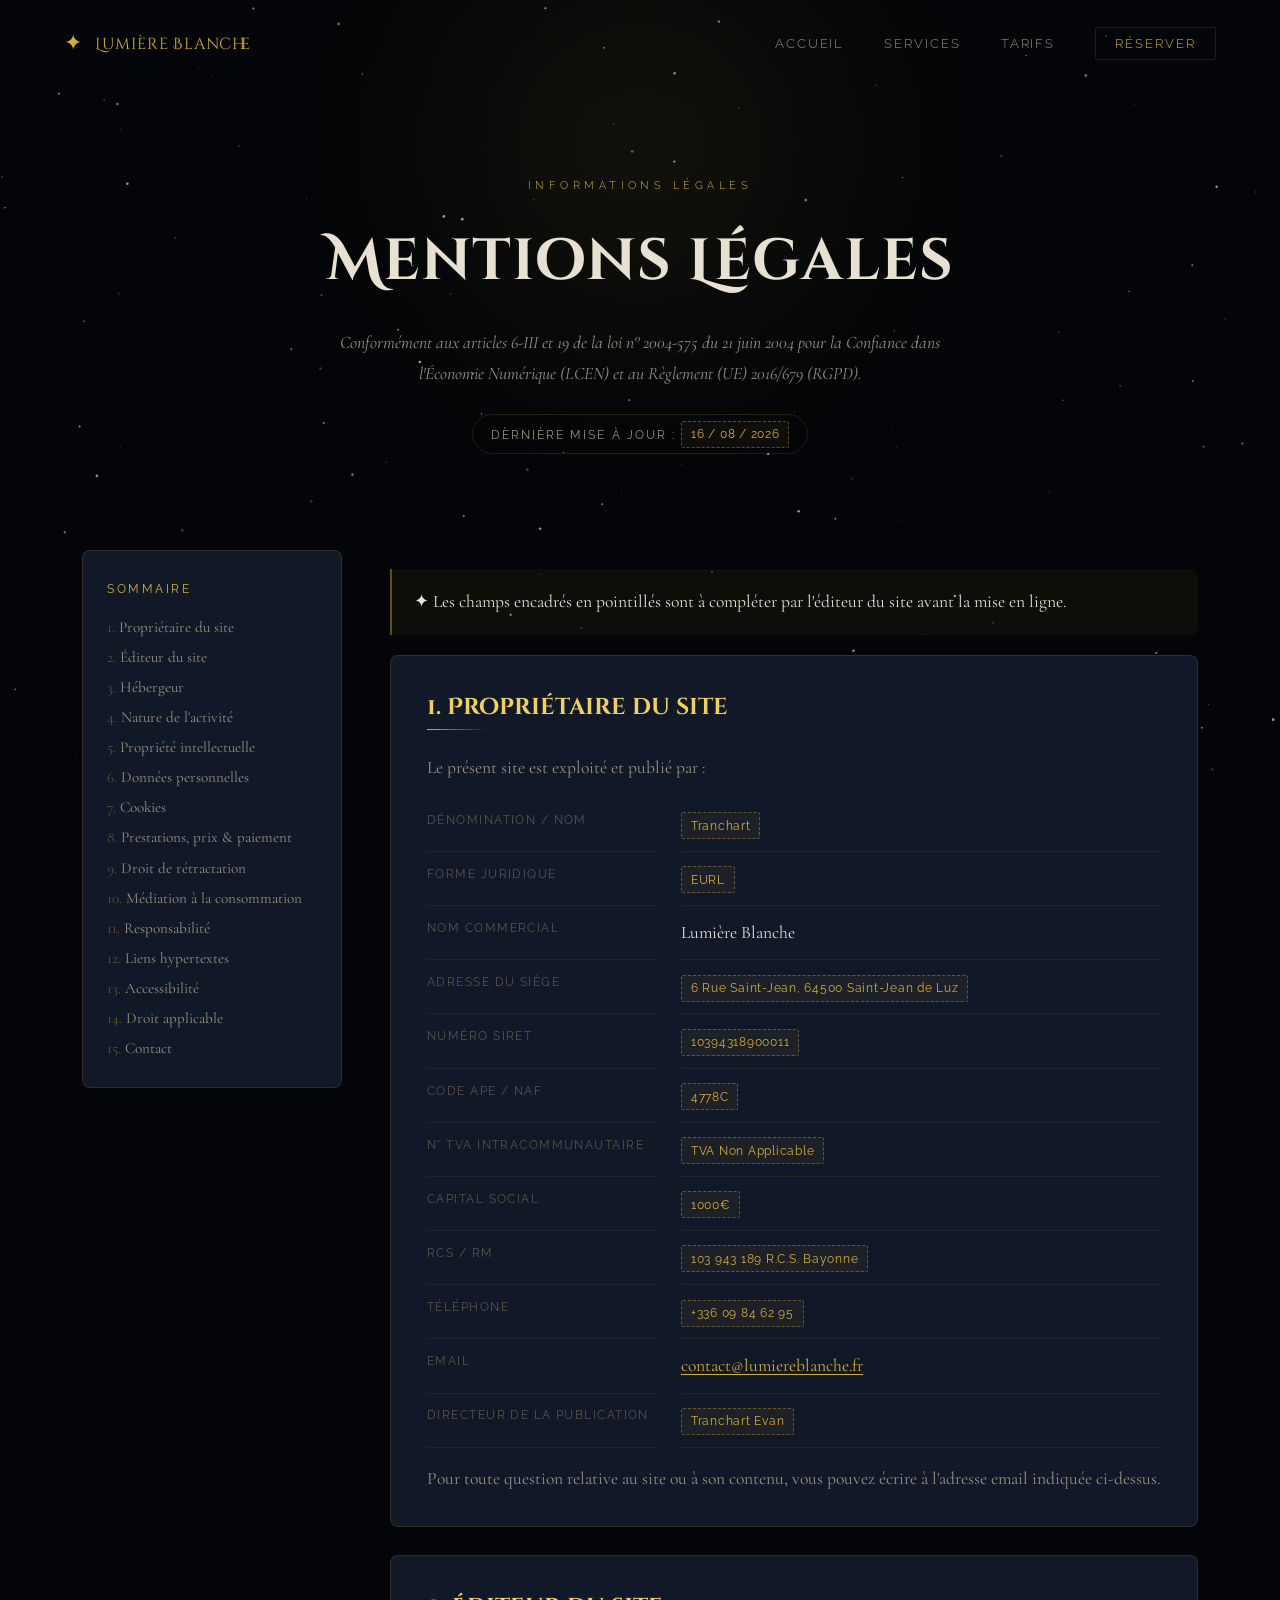
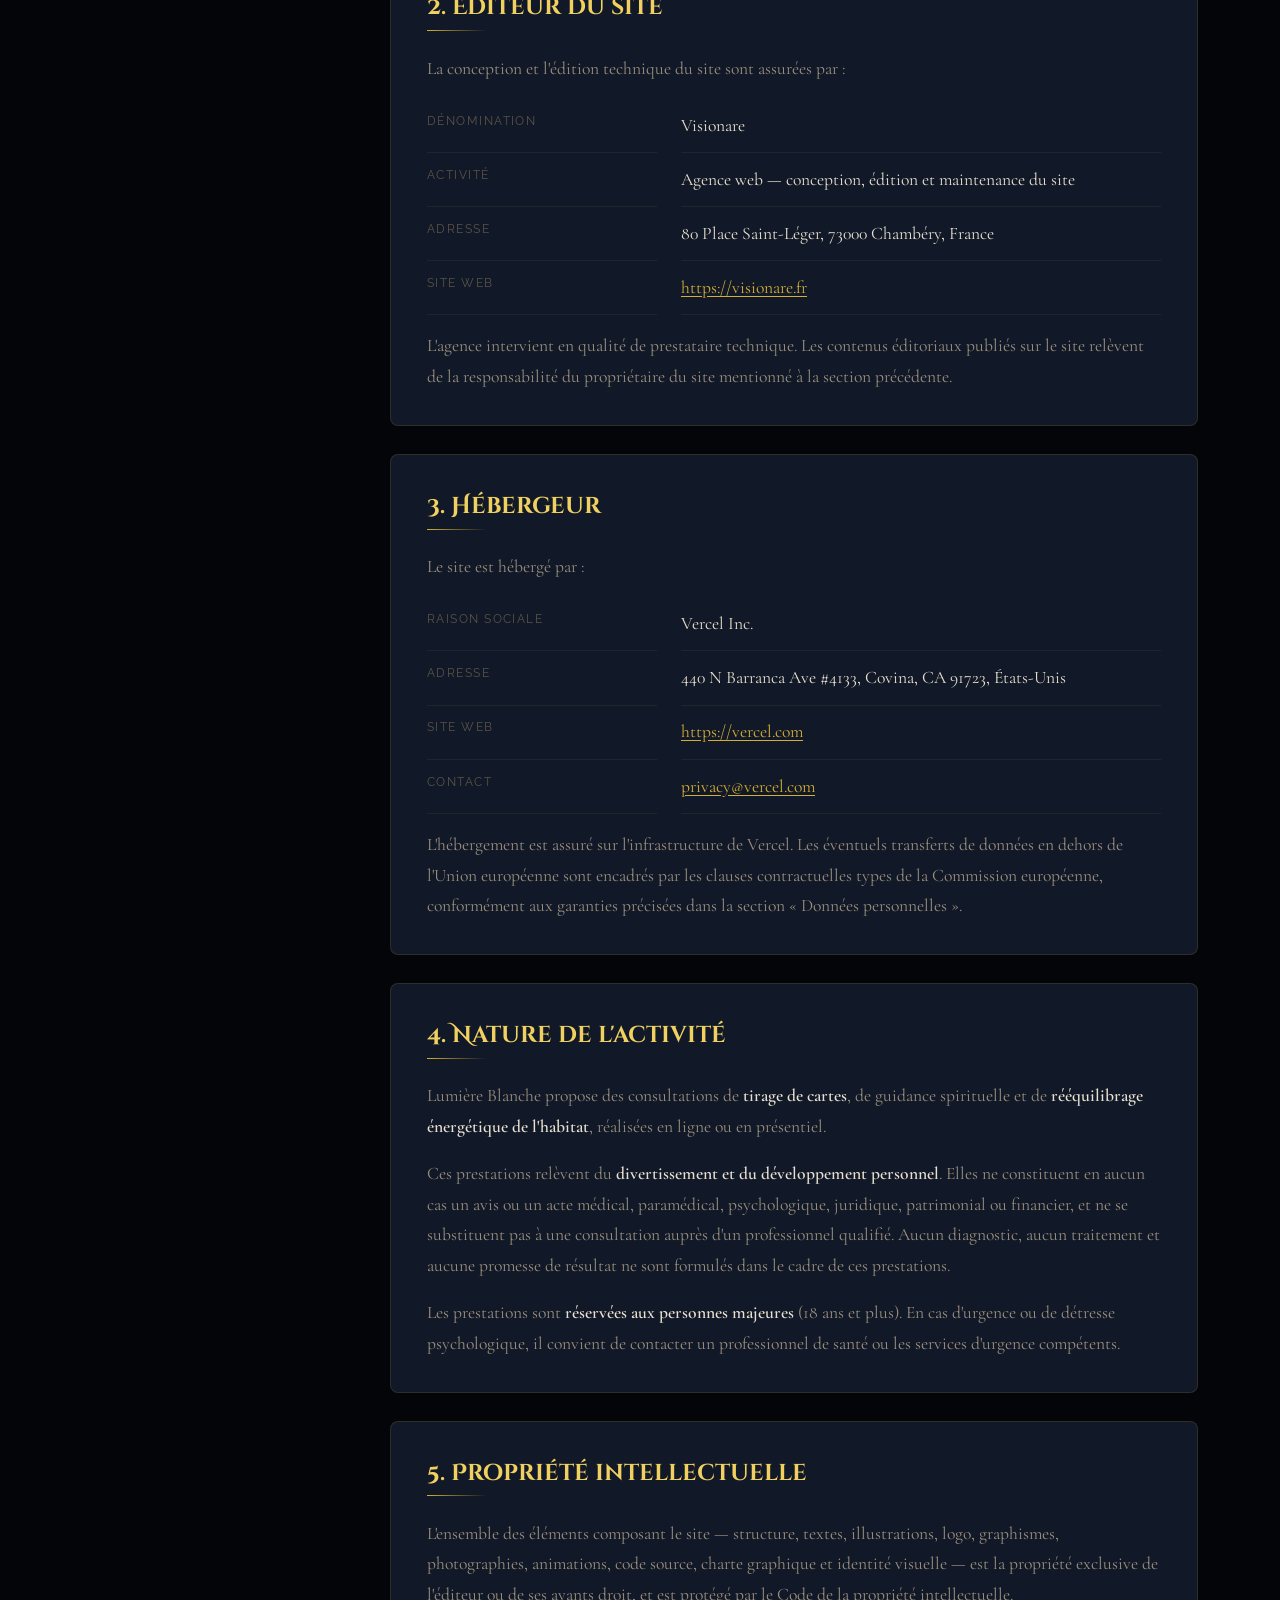
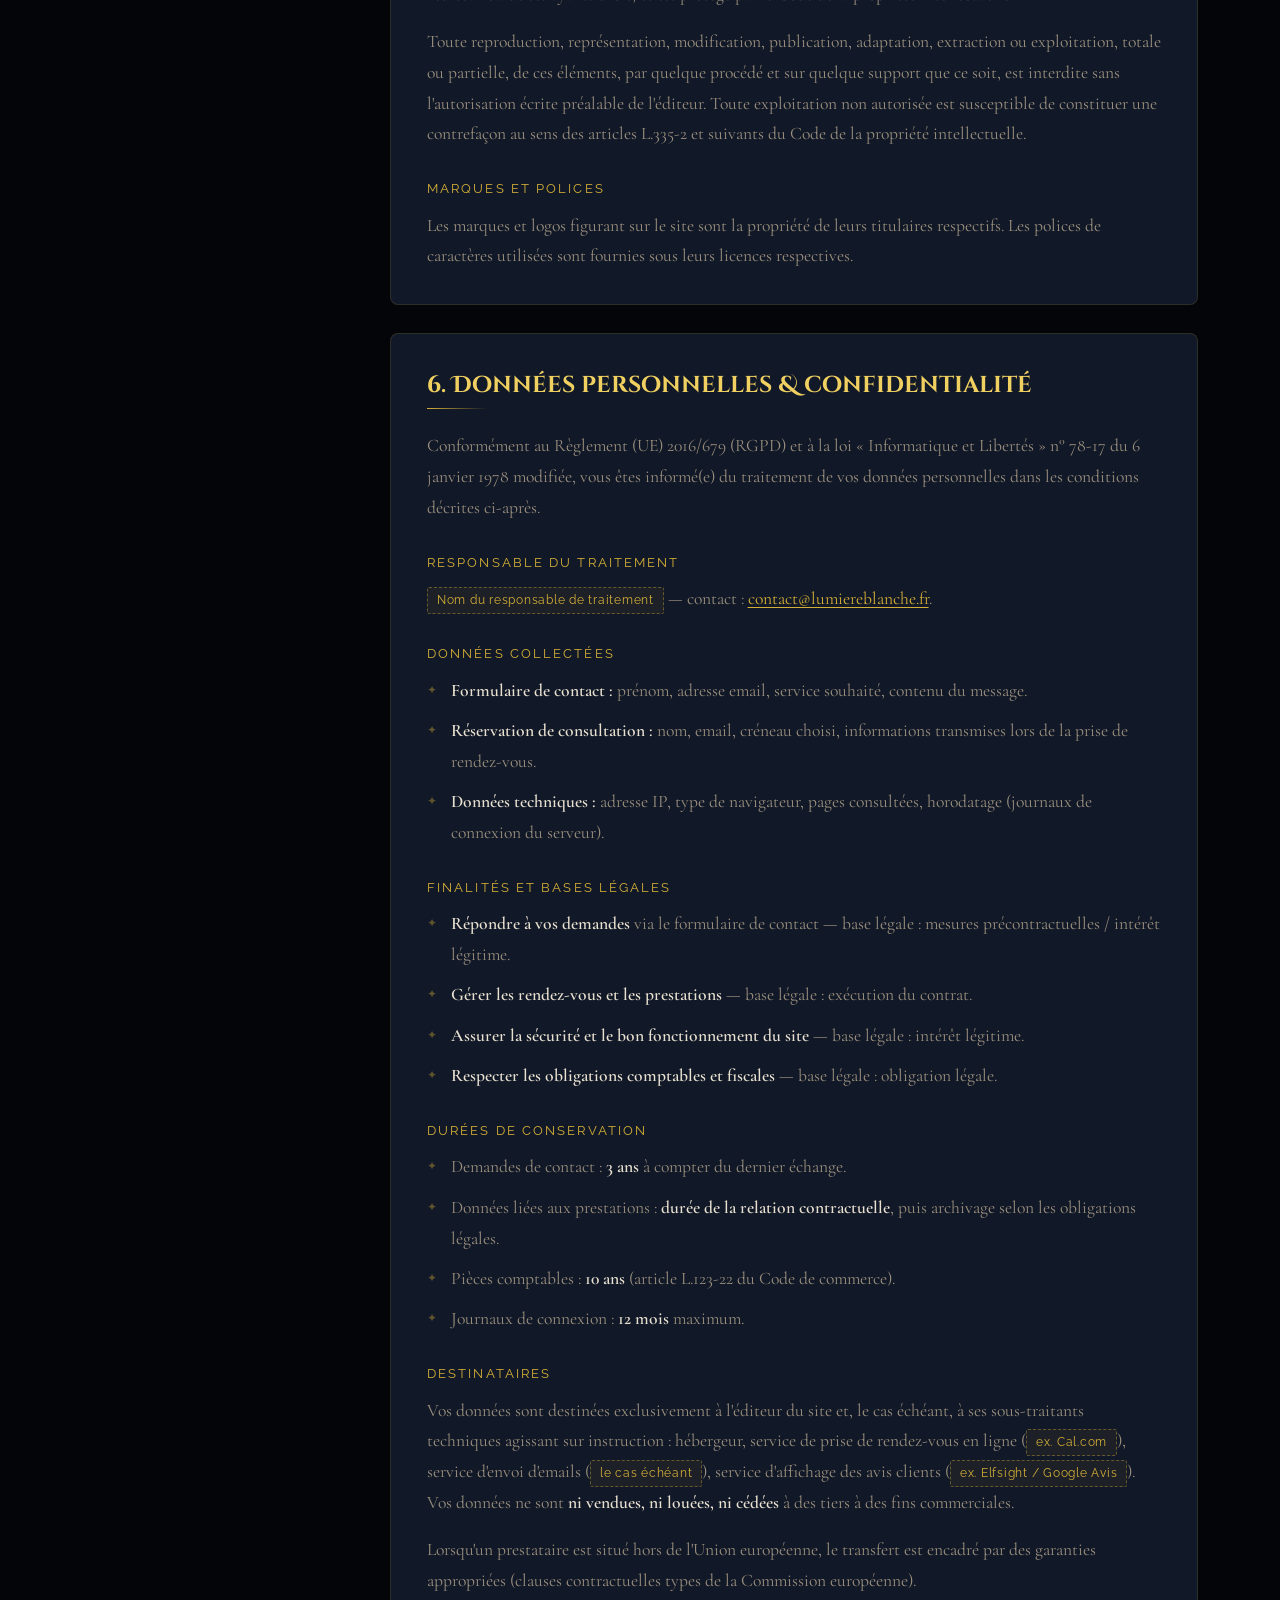
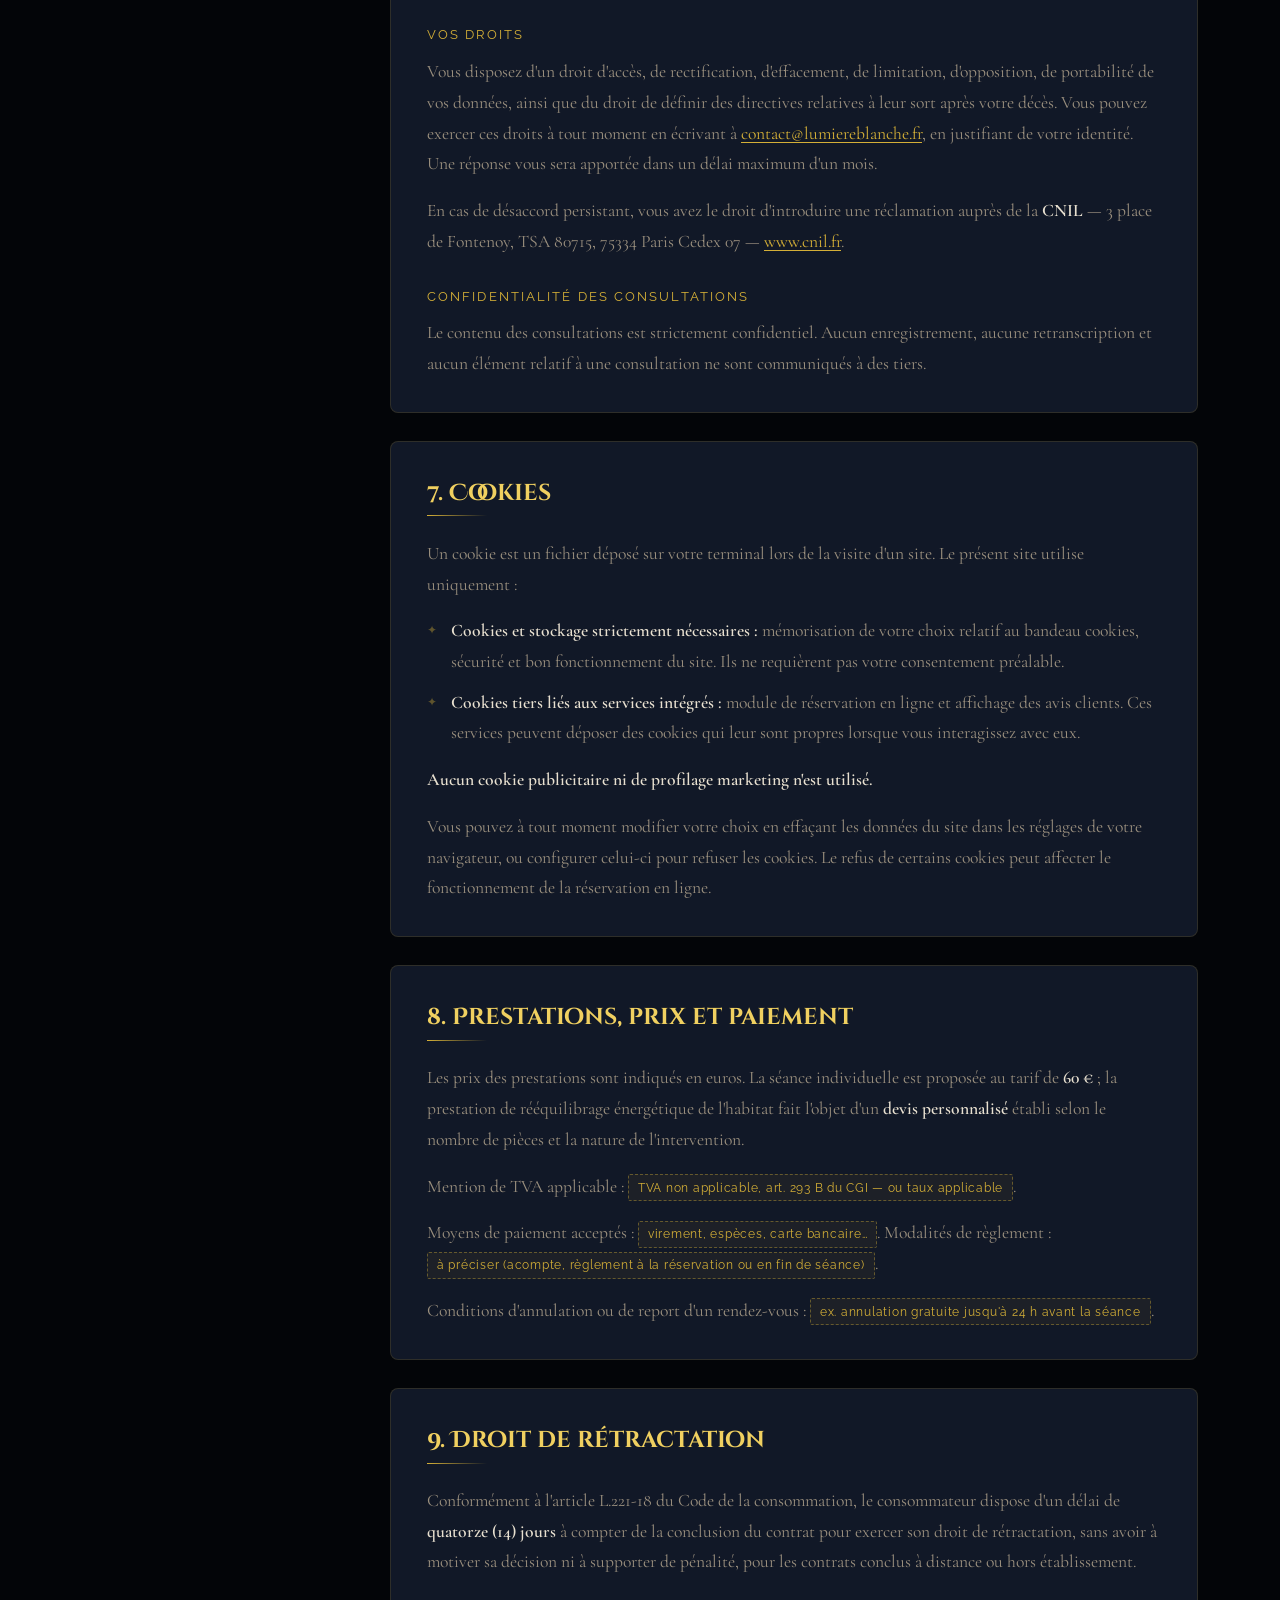
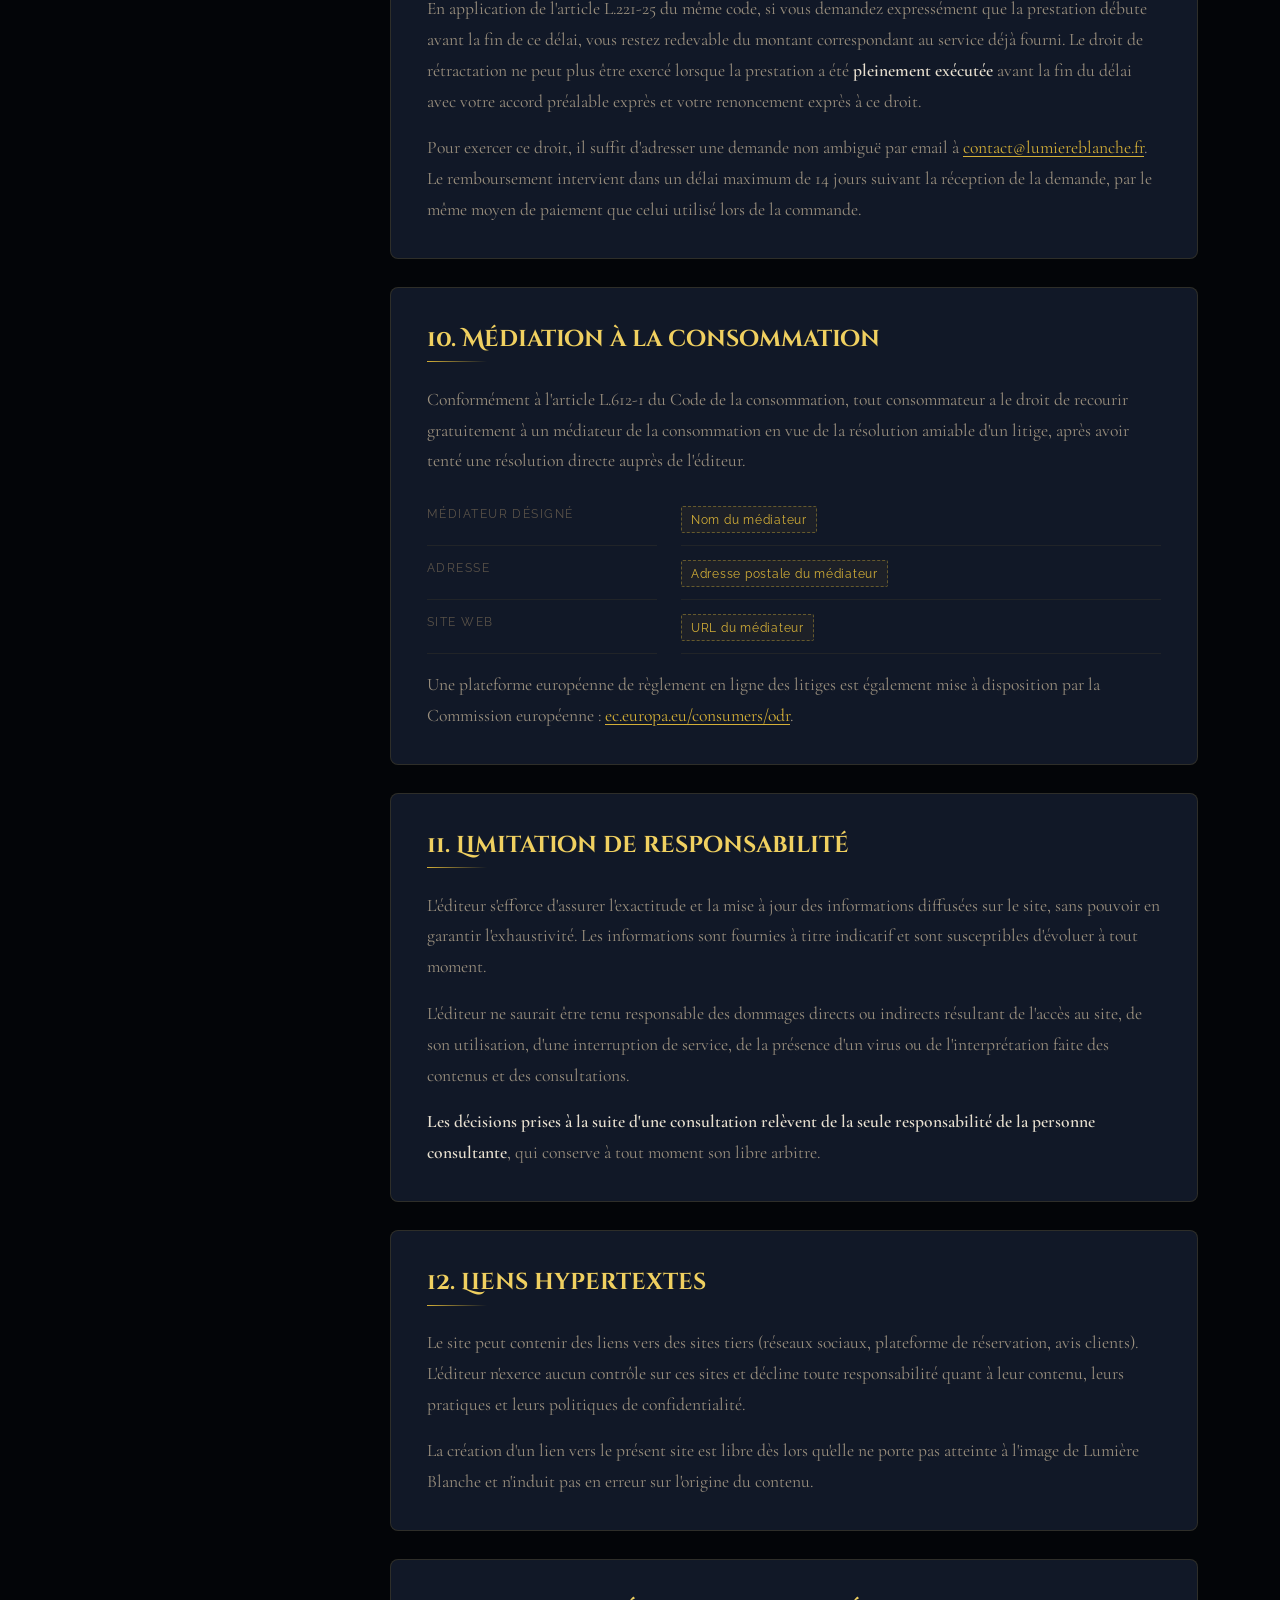
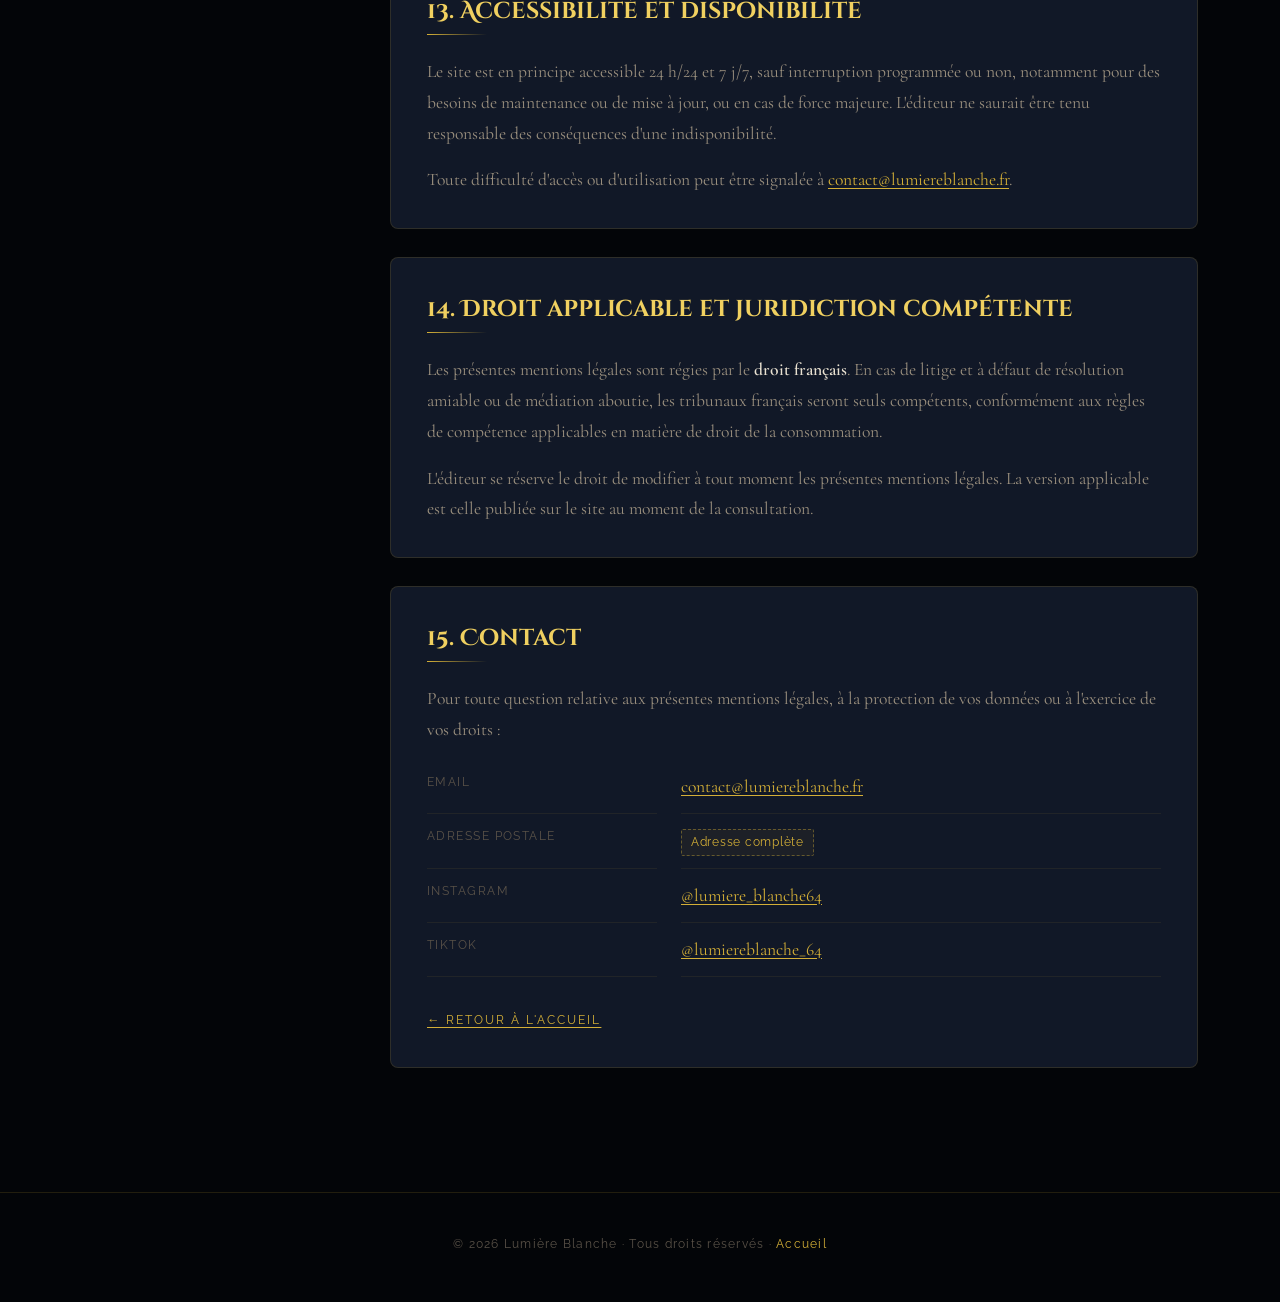
==== mentions.html @ 0d97cc06 "Initial commit: site Lumière Blanche Site vitrine statique (HTML/CSS/JS) avec proxy PHP pour l'API A" ====
<!DOCTYPE html>
<html lang="fr">
<head>
  <meta charset="UTF-8" />
  <meta name="viewport" content="width=device-width, initial-scale=1.0" />
  <title>Mentions Légales — Lumière Blanche</title>
  <meta name="description" content="Mentions légales, politique de confidentialité et conditions d'utilisation du site Lumière Blanche." />
  <meta name="robots" content="noindex, follow" />
  <link rel="preconnect" href="https://fonts.googleapis.com" />
  <link rel="preconnect" href="https://fonts.gstatic.com" crossorigin />
  <link href="https://fonts.googleapis.com/css2?family=Cormorant+Garamond:ital,wght@0,300;0,400;0,600;1,300;1,400&family=Cinzel+Decorative:wght@400;700&family=Raleway:wght@200;300;400&display=swap" rel="stylesheet" />
  <link rel="stylesheet" href="css/style.css" />
  <style>
    /* ── Page Mentions Légales ── */
    .legal-page { cursor: auto; }
    .legal-page .cursor, .legal-page .cursor-trail { display: none; }
    .legal-page button { cursor: pointer; }
    .legal-page .nav-logo a { display: flex; align-items: center; gap: 0.75rem; }

    .legal-hero {
      position: relative;
      padding: 11rem 2rem 4rem;
      text-align: center;
      overflow: hidden;
      z-index: 2;
    }
    .legal-hero-orb {
      position: absolute;
      top: -30%; left: 50%;
      width: 600px; height: 600px;
      transform: translateX(-50%);
      background: radial-gradient(circle, rgba(212,175,55,0.09) 0%, transparent 70%);
      filter: blur(60px);
      pointer-events: none;
    }
    .legal-hero-content { position: relative; z-index: 2; }
    .legal-hero-title {
      font-family: var(--font-display);
      font-size: clamp(2.2rem, 6vw, 3.6rem);
      color: var(--text);
      letter-spacing: 0.02em;
      margin: 0.5rem 0 1rem;
    }
    .legal-hero-sub {
      color: var(--text-muted);
      font-style: italic;
      max-width: 620px;
      margin: 0 auto;
    }
    .legal-updated {
      display: inline-block;
      margin-top: 1.5rem;
      padding: 0.35rem 1.1rem;
      border: 1px solid var(--border);
      border-radius: 999px;
      font-family: var(--font-ui);
      font-size: 0.72rem;
      letter-spacing: 0.18em;
      text-transform: uppercase;
      color: var(--text-muted);
    }

    .legal-main {
      position: relative;
      z-index: 2;
      max-width: 1180px;
      margin: 0 auto;
      padding: 2rem 2rem 6rem;
      display: grid;
      grid-template-columns: 260px 1fr;
      gap: 3rem;
      align-items: start;
    }

    /* Sommaire */
    .legal-toc {
      position: sticky;
      top: 110px;
      background: var(--surface);
      border: 1px solid var(--border);
      border-radius: var(--radius-lg);
      padding: 1.75rem 1.5rem;
    }
    .legal-toc h2 {
      font-family: var(--font-ui);
      font-size: 0.72rem;
      font-weight: 400;
      letter-spacing: 0.22em;
      text-transform: uppercase;
      color: var(--gold);
      margin-bottom: 1.1rem;
    }
    .legal-toc ol {
      list-style: none;
      counter-reset: toc;
      display: flex;
      flex-direction: column;
      gap: 0.55rem;
    }
    .legal-toc li { counter-increment: toc; }
    .legal-toc a {
      display: block;
      font-size: 0.95rem;
      color: var(--text-muted);
      line-height: 1.4;
      transition: color var(--transition);
    }
    .legal-toc a::before {
      content: counter(toc) ". ";
      color: var(--gold-dim);
    }
    .legal-toc a:hover { color: var(--gold-light); }

    /* Contenu */
    .legal-content { min-width: 0; }
    .legal-section {
      background: var(--surface);
      border: 1px solid var(--border);
      border-radius: var(--radius-lg);
      padding: 2.25rem 2.25rem 2rem;
      margin-bottom: 1.75rem;
      scroll-margin-top: 110px;
    }
    .legal-section h2 {
      font-family: var(--font-display);
      font-size: 1.45rem;
      color: var(--gold-light);
      line-height: 1.35;
      margin-bottom: 0.4rem;
    }
    .legal-section h3 {
      font-family: var(--font-ui);
      font-size: 0.82rem;
      font-weight: 400;
      letter-spacing: 0.16em;
      text-transform: uppercase;
      color: var(--gold);
      margin: 1.75rem 0 0.6rem;
    }
    .legal-section-rule {
      width: 60px; height: 1px;
      background: linear-gradient(90deg, var(--gold), transparent);
      margin: 0 0 1.4rem;
    }
    .legal-section p { color: var(--text-muted); margin-bottom: 1rem; }
    .legal-section p:last-child { margin-bottom: 0; }
    .legal-section strong { color: var(--text); font-weight: 600; }
    .legal-section a { color: var(--gold); text-decoration: underline; text-underline-offset: 3px; }
    .legal-section a:hover { color: var(--gold-light); }
    .legal-section ul {
      list-style: none;
      display: flex;
      flex-direction: column;
      gap: 0.6rem;
      margin: 0 0 1rem;
    }
    .legal-section ul li {
      position: relative;
      padding-left: 1.5rem;
      color: var(--text-muted);
    }
    .legal-section ul li::before {
      content: "✦";
      position: absolute;
      left: 0;
      color: var(--gold-dim);
      font-size: 0.75rem;
      top: 0.25rem;
    }

    /* Fiche d'identité (couples clé / valeur) */
    .legal-dl {
      display: grid;
      grid-template-columns: 230px 1fr;
      gap: 0.1rem 1.5rem;
      margin-bottom: 1rem;
    }
    .legal-dl dt {
      font-family: var(--font-ui);
      font-size: 0.75rem;
      letter-spacing: 0.12em;
      text-transform: uppercase;
      color: var(--text-dim);
      padding: 0.65rem 0;
      border-bottom: 1px solid rgba(212,175,55,0.08);
    }
    .legal-dl dd {
      color: var(--text);
      padding: 0.65rem 0;
      border-bottom: 1px solid rgba(212,175,55,0.08);
    }

    /* Champ à compléter par l'éditeur */
    .fill {
      display: inline-block;
      padding: 0.1rem 0.55rem;
      border: 1px dashed var(--gold-dim);
      border-radius: var(--radius);
      background: rgba(212,175,55,0.06);
      font-family: var(--font-ui);
      font-size: 0.78rem;
      letter-spacing: 0.06em;
      color: var(--gold);
    }

    .legal-note {
      border-left: 2px solid var(--gold-dim);
      background: rgba(212,175,55,0.05);
      padding: 1.1rem 1.4rem;
      border-radius: 0 var(--radius-lg) var(--radius-lg) 0;
      margin: 1.2rem 0;
    }
    .legal-note p { color: var(--text); }

    .legal-back {
      display: inline-flex;
      align-items: center;
      gap: 0.6rem;
      margin-top: 1rem;
      font-family: var(--font-ui);
      font-size: 0.78rem;
      letter-spacing: 0.16em;
      text-transform: uppercase;
      color: var(--text-muted);
      transition: color var(--transition);
    }
    .legal-back:hover { color: var(--gold); }

    .legal-footer {
      position: relative;
      z-index: 2;
      text-align: center;
      padding: 2.5rem 2rem 3rem;
      border-top: 1px solid var(--border);
      font-family: var(--font-ui);
      font-size: 0.78rem;
      letter-spacing: 0.1em;
      color: var(--text-dim);
    }
    .legal-footer a { color: var(--gold); }

    @media (max-width: 900px) {
      .legal-main { grid-template-columns: 1fr; gap: 2rem; padding: 1rem 1.5rem 4rem; }
      .legal-toc { position: static; }
      .legal-hero { padding: 9rem 1.5rem 3rem; }
      .legal-section { padding: 1.75rem 1.4rem; }
      .legal-dl { grid-template-columns: 1fr; gap: 0; }
      .legal-dl dt { border-bottom: none; padding-bottom: 0; }
    }
  </style>
</head>
<body class="legal-page">

<canvas id="starCanvas"></canvas>

<!-- ===================== NAV ===================== -->
<nav class="nav" id="nav">
  <div class="nav-logo">
    <a href="index.html">
      <span class="nav-logo-symbol">✦</span>
      <span class="nav-logo-text">Lumière Blanche</span>
    </a>
  </div>
  <button class="nav-burger" id="navBurger" aria-label="Menu">
    <span></span><span></span><span></span>
  </button>
  <ul class="nav-links" id="navLinks">
    <li><a href="index.html" class="nav-link">Accueil</a></li>
    <li><a href="index.html#services" class="nav-link">Services</a></li>
    <li><a href="index.html#tarifs" class="nav-link">Tarifs</a></li>
    <li><a href="index.html#contact" class="nav-link nav-link--cta">Réserver</a></li>
  </ul>
</nav>

<!-- ===================== HERO ===================== -->
<header class="legal-hero">
  <div class="legal-hero-orb"></div>
  <div class="legal-hero-content">
    <span class="section-label section-label--center">Informations légales</span>
    <h1 class="legal-hero-title">Mentions Légales</h1>
    <p class="legal-hero-sub">
      Conformément aux articles 6-III et 19 de la loi n° 2004-575 du 21 juin 2004 pour la Confiance
      dans l'Économie Numérique (LCEN) et au Règlement (UE) 2016/679 (RGPD).
    </p>
    <span class="legal-updated">Dernière mise à jour : <span class="fill">16 / 08 / 2026</span></span>
  </div>
</header>

<main class="legal-main">

  <!-- ===================== SOMMAIRE ===================== -->
  <aside class="legal-toc">
    <h2>Sommaire</h2>
    <ol>
      <li><a href="#proprietaire">Propriétaire du site</a></li>
      <li><a href="#editeur">Éditeur du site</a></li>
      <li><a href="#hebergeur">Hébergeur</a></li>
      <li><a href="#activite">Nature de l'activité</a></li>
      <li><a href="#propriete">Propriété intellectuelle</a></li>
      <li><a href="#donnees">Données personnelles</a></li>
      <li><a href="#cookies">Cookies</a></li>
      <li><a href="#prestations">Prestations, prix &amp; paiement</a></li>
      <li><a href="#retractation">Droit de rétractation</a></li>
      <li><a href="#mediation">Médiation à la consommation</a></li>
      <li><a href="#responsabilite">Responsabilité</a></li>
      <li><a href="#liens">Liens hypertextes</a></li>
      <li><a href="#accessibilite">Accessibilité</a></li>
      <li><a href="#droit">Droit applicable</a></li>
      <li><a href="#contact-legal">Contact</a></li>
    </ol>
  </aside>

  <!-- ===================== CONTENU ===================== -->
  <div class="legal-content">

    <div class="legal-note">
      <p>
        ✦ Les champs encadrés en pointillés sont à compléter par l'éditeur du site avant la mise en ligne.
      </p>
    </div>

    <!-- 1 -->
    <section class="legal-section" id="proprietaire">
      <h2>1. Propriétaire du site</h2>
      <div class="legal-section-rule"></div>
      <p>Le présent site est exploité et publié par :</p>
      <dl class="legal-dl">
        <dt>Dénomination / Nom</dt>
        <dd><span class="fill">Tranchart</span></dd>

        <dt>Forme juridique</dt>
        <dd><span class="fill">EURL</span></dd>

        <dt>Nom commercial</dt>
        <dd>Lumière Blanche</dd>

        <dt>Adresse du siège</dt>
        <dd><span class="fill">6 Rue Saint-Jean, 64500 Saint-Jean de Luz</span></dd>

        <dt>Numéro SIRET</dt>
        <dd><span class="fill">10394318900011</span></dd>

        <dt>Code APE / NAF</dt>
        <dd><span class="fill">4778C</span></dd>

        <dt>N° TVA intracommunautaire</dt>
        <dd><span class="fill">TVA Non Applicable</span></dd>

        <dt>Capital social</dt>
        <dd><span class="fill">1000€ </span></dd>

        <dt>RCS / RM</dt>
        <dd><span class="fill">103 943 189 R.C.S. Bayonne</span></dd>

        <dt>Téléphone</dt>
        <dd><span class="fill">+336 09 84 62 95</span></dd>

        <dt>Email</dt>
        <dd><a href="mailto:contact@lumiereblanche.fr">contact@lumiereblanche.fr</a></dd>

        <dt>Directeur de la publication</dt>
        <dd><span class="fill">Tranchart Evan</span></dd>
      </dl>
      <p>
        Pour toute question relative au site ou à son contenu, vous pouvez écrire à l'adresse email
        indiquée ci-dessus.
      </p>
    </section>

    <!-- 2 -->
    <section class="legal-section" id="editeur">
      <h2>2. Éditeur du site</h2>
      <div class="legal-section-rule"></div>
      <p>La conception et l'édition technique du site sont assurées par :</p>
      <dl class="legal-dl">
        <dt>Dénomination</dt>
        <dd>Visionare</dd>

        <dt>Activité</dt>
        <dd>Agence web — conception, édition et maintenance du site</dd>

        <dt>Adresse</dt>
        <dd>80 Place Saint-Léger, 73000 Chambéry, France</dd>

        <dt>Site web</dt>
        <dd><a href="https://visionare.fr" target="_blank" rel="noopener">https://visionare.fr</a></dd>
      </dl>
      <p>
        L'agence intervient en qualité de prestataire technique. Les contenus éditoriaux publiés sur
        le site relèvent de la responsabilité du propriétaire du site mentionné à la section
        précédente.
      </p>
    </section>

    <!-- 3 -->
    <section class="legal-section" id="hebergeur">
      <h2>3. Hébergeur</h2>
      <div class="legal-section-rule"></div>
      <p>Le site est hébergé par :</p>
      <dl class="legal-dl">
        <dt>Raison sociale</dt>
        <dd>Vercel Inc.</dd>

        <dt>Adresse</dt>
        <dd>440 N Barranca Ave #4133, Covina, CA 91723, États-Unis</dd>

        <dt>Site web</dt>
        <dd><a href="https://vercel.com" target="_blank" rel="noopener">https://vercel.com</a></dd>

        <dt>Contact</dt>
        <dd><a href="mailto:privacy@vercel.com">privacy@vercel.com</a></dd>
      </dl>
      <p>
        L'hébergement est assuré sur l'infrastructure de Vercel. Les éventuels transferts de données
        en dehors de l'Union européenne sont encadrés par les clauses contractuelles types de la
        Commission européenne, conformément aux garanties précisées dans la section
        « Données personnelles ».
      </p>
    </section>

    <!-- 3 -->
    <section class="legal-section" id="activite">
      <h2>4. Nature de l'activité</h2>
      <div class="legal-section-rule"></div>
      <p>
        Lumière Blanche propose des consultations de <strong>tirage de cartes</strong>, de guidance
        spirituelle et de <strong>rééquilibrage énergétique de l'habitat</strong>, réalisées en ligne
        ou en présentiel.
      </p>
      <p>
        Ces prestations relèvent du <strong>divertissement et du développement personnel</strong>.
        Elles ne constituent en aucun cas un avis ou un acte médical, paramédical, psychologique,
        juridique, patrimonial ou financier, et ne se substituent pas à une consultation auprès d'un
        professionnel qualifié. Aucun diagnostic, aucun traitement et aucune promesse de résultat
        ne sont formulés dans le cadre de ces prestations.
      </p>
      <p>
        Les prestations sont <strong>réservées aux personnes majeures</strong> (18 ans et plus).
        En cas d'urgence ou de détresse psychologique, il convient de contacter un professionnel de
        santé ou les services d'urgence compétents.
      </p>
    </section>

    <!-- 4 -->
    <section class="legal-section" id="propriete">
      <h2>5. Propriété intellectuelle</h2>
      <div class="legal-section-rule"></div>
      <p>
        L'ensemble des éléments composant le site — structure, textes, illustrations, logo,
        graphismes, photographies, animations, code source, charte graphique et identité visuelle —
        est la propriété exclusive de l'éditeur ou de ses ayants droit, et est protégé par le Code de
        la propriété intellectuelle.
      </p>
      <p>
        Toute reproduction, représentation, modification, publication, adaptation, extraction ou
        exploitation, totale ou partielle, de ces éléments, par quelque procédé et sur quelque
        support que ce soit, est interdite sans l'autorisation écrite préalable de l'éditeur.
        Toute exploitation non autorisée est susceptible de constituer une contrefaçon au sens des
        articles L.335-2 et suivants du Code de la propriété intellectuelle.
      </p>
      <h3>Marques et polices</h3>
      <p>
        Les marques et logos figurant sur le site sont la propriété de leurs titulaires respectifs.
        Les polices de caractères utilisées sont fournies sous leurs licences respectives.
      </p>
    </section>

    <!-- 5 -->
    <section class="legal-section" id="donnees">
      <h2>6. Données personnelles &amp; confidentialité</h2>
      <div class="legal-section-rule"></div>
      <p>
        Conformément au Règlement (UE) 2016/679 (RGPD) et à la loi « Informatique et Libertés »
        n° 78-17 du 6 janvier 1978 modifiée, vous êtes informé(e) du traitement de vos données
        personnelles dans les conditions décrites ci-après.
      </p>

      <h3>Responsable du traitement</h3>
      <p>
        <span class="fill">Nom du responsable de traitement</span> —
        contact : <a href="mailto:contact@lumiereblanche.fr">contact@lumiereblanche.fr</a>.
      </p>

      <h3>Données collectées</h3>
      <ul>
        <li><strong>Formulaire de contact :</strong> prénom, adresse email, service souhaité, contenu du message.</li>
        <li><strong>Réservation de consultation :</strong> nom, email, créneau choisi, informations transmises lors de la prise de rendez-vous.</li>
        <li><strong>Données techniques :</strong> adresse IP, type de navigateur, pages consultées, horodatage (journaux de connexion du serveur).</li>
      </ul>

      <h3>Finalités et bases légales</h3>
      <ul>
        <li><strong>Répondre à vos demandes</strong> via le formulaire de contact — base légale : mesures précontractuelles / intérêt légitime.</li>
        <li><strong>Gérer les rendez-vous et les prestations</strong> — base légale : exécution du contrat.</li>
        <li><strong>Assurer la sécurité et le bon fonctionnement du site</strong> — base légale : intérêt légitime.</li>
        <li><strong>Respecter les obligations comptables et fiscales</strong> — base légale : obligation légale.</li>
      </ul>

      <h3>Durées de conservation</h3>
      <ul>
        <li>Demandes de contact : <strong>3 ans</strong> à compter du dernier échange.</li>
        <li>Données liées aux prestations : <strong>durée de la relation contractuelle</strong>, puis archivage selon les obligations légales.</li>
        <li>Pièces comptables : <strong>10 ans</strong> (article L.123-22 du Code de commerce).</li>
        <li>Journaux de connexion : <strong>12 mois</strong> maximum.</li>
      </ul>

      <h3>Destinataires</h3>
      <p>
        Vos données sont destinées exclusivement à l'éditeur du site et, le cas échéant, à ses
        sous-traitants techniques agissant sur instruction : hébergeur, service de prise de
        rendez-vous en ligne (<span class="fill">ex. Cal.com</span>), service d'envoi d'emails
        (<span class="fill">le cas échéant</span>), service d'affichage des avis clients
        (<span class="fill">ex. Elfsight / Google Avis</span>).
        Vos données ne sont <strong>ni vendues, ni louées, ni cédées</strong> à des tiers à des fins
        commerciales.
      </p>
      <p>
        Lorsqu'un prestataire est situé hors de l'Union européenne, le transfert est encadré par des
        garanties appropriées (clauses contractuelles types de la Commission européenne).
      </p>

      <h3>Vos droits</h3>
      <p>
        Vous disposez d'un droit d'accès, de rectification, d'effacement, de limitation, d'opposition,
        de portabilité de vos données, ainsi que du droit de définir des directives relatives à leur
        sort après votre décès. Vous pouvez exercer ces droits à tout moment en écrivant à
        <a href="mailto:contact@lumiereblanche.fr">contact@lumiereblanche.fr</a>, en justifiant de
        votre identité. Une réponse vous sera apportée dans un délai maximum d'un mois.
      </p>
      <p>
        En cas de désaccord persistant, vous avez le droit d'introduire une réclamation auprès de la
        <strong>CNIL</strong> — 3 place de Fontenoy, TSA 80715, 75334 Paris Cedex 07 —
        <a href="https://www.cnil.fr" target="_blank" rel="noopener noreferrer">www.cnil.fr</a>.
      </p>

      <h3>Confidentialité des consultations</h3>
      <p>
        Le contenu des consultations est strictement confidentiel. Aucun enregistrement, aucune
        retranscription et aucun élément relatif à une consultation ne sont communiqués à des tiers.
      </p>
    </section>

    <!-- 6 -->
    <section class="legal-section" id="cookies">
      <h2>7. Cookies</h2>
      <div class="legal-section-rule"></div>
      <p>
        Un cookie est un fichier déposé sur votre terminal lors de la visite d'un site. Le présent
        site utilise uniquement :
      </p>
      <ul>
        <li>
          <strong>Cookies et stockage strictement nécessaires :</strong> mémorisation de votre choix
          relatif au bandeau cookies, sécurité et bon fonctionnement du site. Ils ne requièrent pas
          votre consentement préalable.
        </li>
        <li>
          <strong>Cookies tiers liés aux services intégrés :</strong> module de réservation en ligne
          et affichage des avis clients. Ces services peuvent déposer des cookies qui leur sont
          propres lorsque vous interagissez avec eux.
        </li>
      </ul>
      <p>
        <strong>Aucun cookie publicitaire ni de profilage marketing n'est utilisé.</strong>
      </p>
      <p>
        Vous pouvez à tout moment modifier votre choix en effaçant les données du site dans les
        réglages de votre navigateur, ou configurer celui-ci pour refuser les cookies. Le refus de
        certains cookies peut affecter le fonctionnement de la réservation en ligne.
      </p>
    </section>

    <!-- 7 -->
    <section class="legal-section" id="prestations">
      <h2>8. Prestations, prix et paiement</h2>
      <div class="legal-section-rule"></div>
      <p>
        Les prix des prestations sont indiqués en euros. La séance individuelle est proposée au tarif
        de <strong>60 €</strong> ; la prestation de rééquilibrage énergétique de l'habitat fait
        l'objet d'un <strong>devis personnalisé</strong> établi selon le nombre de pièces et la
        nature de l'intervention.
      </p>
      <p>
        Mention de TVA applicable : <span class="fill">TVA non applicable, art. 293 B du CGI — ou taux applicable</span>.
      </p>
      <p>
        Moyens de paiement acceptés : <span class="fill">virement, espèces, carte bancaire…</span>.
        Modalités de règlement : <span class="fill">à préciser (acompte, règlement à la réservation ou en fin de séance)</span>.
      </p>
      <p>
        Conditions d'annulation ou de report d'un rendez-vous :
        <span class="fill">ex. annulation gratuite jusqu'à 24 h avant la séance</span>.
      </p>
    </section>

    <!-- 8 -->
    <section class="legal-section" id="retractation">
      <h2>9. Droit de rétractation</h2>
      <div class="legal-section-rule"></div>
      <p>
        Conformément à l'article L.221-18 du Code de la consommation, le consommateur dispose d'un
        délai de <strong>quatorze (14) jours</strong> à compter de la conclusion du contrat pour
        exercer son droit de rétractation, sans avoir à motiver sa décision ni à supporter de
        pénalité, pour les contrats conclus à distance ou hors établissement.
      </p>
      <p>
        En application de l'article L.221-25 du même code, si vous demandez expressément que la
        prestation débute avant la fin de ce délai, vous restez redevable du montant correspondant au
        service déjà fourni. Le droit de rétractation ne peut plus être exercé lorsque la prestation
        a été <strong>pleinement exécutée</strong> avant la fin du délai avec votre accord préalable
        exprès et votre renoncement exprès à ce droit.
      </p>
      <p>
        Pour exercer ce droit, il suffit d'adresser une demande non ambiguë par email à
        <a href="mailto:contact@lumiereblanche.fr">contact@lumiereblanche.fr</a>.
        Le remboursement intervient dans un délai maximum de 14 jours suivant la réception de la
        demande, par le même moyen de paiement que celui utilisé lors de la commande.
      </p>
    </section>

    <!-- 9 -->
    <section class="legal-section" id="mediation">
      <h2>10. Médiation à la consommation</h2>
      <div class="legal-section-rule"></div>
      <p>
        Conformément à l'article L.612-1 du Code de la consommation, tout consommateur a le droit de
        recourir gratuitement à un médiateur de la consommation en vue de la résolution amiable d'un
        litige, après avoir tenté une résolution directe auprès de l'éditeur.
      </p>
      <dl class="legal-dl">
        <dt>Médiateur désigné</dt>
        <dd><span class="fill">Nom du médiateur</span></dd>

        <dt>Adresse</dt>
        <dd><span class="fill">Adresse postale du médiateur</span></dd>

        <dt>Site web</dt>
        <dd><span class="fill">URL du médiateur</span></dd>
      </dl>
      <p>
        Une plateforme européenne de règlement en ligne des litiges est également mise à disposition
        par la Commission européenne :
        <a href="https://ec.europa.eu/consumers/odr" target="_blank" rel="noopener noreferrer">ec.europa.eu/consumers/odr</a>.
      </p>
    </section>

    <!-- 10 -->
    <section class="legal-section" id="responsabilite">
      <h2>11. Limitation de responsabilité</h2>
      <div class="legal-section-rule"></div>
      <p>
        L'éditeur s'efforce d'assurer l'exactitude et la mise à jour des informations diffusées sur
        le site, sans pouvoir en garantir l'exhaustivité. Les informations sont fournies à titre
        indicatif et sont susceptibles d'évoluer à tout moment.
      </p>
      <p>
        L'éditeur ne saurait être tenu responsable des dommages directs ou indirects résultant de
        l'accès au site, de son utilisation, d'une interruption de service, de la présence d'un virus
        ou de l'interprétation faite des contenus et des consultations.
      </p>
      <p>
        <strong>Les décisions prises à la suite d'une consultation relèvent de la seule
        responsabilité de la personne consultante</strong>, qui conserve à tout moment son libre
        arbitre.
      </p>
    </section>

    <!-- 11 -->
    <section class="legal-section" id="liens">
      <h2>12. Liens hypertextes</h2>
      <div class="legal-section-rule"></div>
      <p>
        Le site peut contenir des liens vers des sites tiers (réseaux sociaux, plateforme de
        réservation, avis clients). L'éditeur n'exerce aucun contrôle sur ces sites et décline toute
        responsabilité quant à leur contenu, leurs pratiques et leurs politiques de confidentialité.
      </p>
      <p>
        La création d'un lien vers le présent site est libre dès lors qu'elle ne porte pas atteinte
        à l'image de Lumière Blanche et n'induit pas en erreur sur l'origine du contenu.
      </p>
    </section>

    <!-- 12 -->
    <section class="legal-section" id="accessibilite">
      <h2>13. Accessibilité et disponibilité</h2>
      <div class="legal-section-rule"></div>
      <p>
        Le site est en principe accessible 24 h/24 et 7 j/7, sauf interruption programmée ou non,
        notamment pour des besoins de maintenance ou de mise à jour, ou en cas de force majeure.
        L'éditeur ne saurait être tenu responsable des conséquences d'une indisponibilité.
      </p>
      <p>
        Toute difficulté d'accès ou d'utilisation peut être signalée à
        <a href="mailto:contact@lumiereblanche.fr">contact@lumiereblanche.fr</a>.
      </p>
    </section>

    <!-- 13 -->
    <section class="legal-section" id="droit">
      <h2>14. Droit applicable et juridiction compétente</h2>
      <div class="legal-section-rule"></div>
      <p>
        Les présentes mentions légales sont régies par le <strong>droit français</strong>. En cas de
        litige et à défaut de résolution amiable ou de médiation aboutie, les tribunaux français
        seront seuls compétents, conformément aux règles de compétence applicables en matière de
        droit de la consommation.
      </p>
      <p>
        L'éditeur se réserve le droit de modifier à tout moment les présentes mentions légales.
        La version applicable est celle publiée sur le site au moment de la consultation.
      </p>
    </section>

    <!-- 14 -->
    <section class="legal-section" id="contact-legal">
      <h2>15. Contact</h2>
      <div class="legal-section-rule"></div>
      <p>
        Pour toute question relative aux présentes mentions légales, à la protection de vos données
        ou à l'exercice de vos droits :
      </p>
      <dl class="legal-dl">
        <dt>Email</dt>
        <dd><a href="mailto:contact@lumiereblanche.fr">contact@lumiereblanche.fr</a></dd>

        <dt>Adresse postale</dt>
        <dd><span class="fill">Adresse complète</span></dd>

        <dt>Instagram</dt>
        <dd><a href="https://www.instagram.com/lumiere_blanche64" target="_blank" rel="noopener noreferrer">@lumiere_blanche64</a></dd>

        <dt>TikTok</dt>
        <dd><a href="https://www.tiktok.com/@lumiereblanche_64" target="_blank" rel="noopener noreferrer">@lumiereblanche_64</a></dd>
      </dl>
      <a href="index.html" class="legal-back">← Retour à l'accueil</a>
    </section>

  </div>
</main>

<footer class="legal-footer">
  <p>© 2026 Lumière Blanche · Tous droits réservés · <a href="index.html">Accueil</a></p>
</footer>

<script src="js/stars.js"></script>
<script>
  /* ── Menu mobile ── */
  (function () {
    const burger = document.getElementById('navBurger');
    const links  = document.getElementById('navLinks');
    if (!burger || !links) return;
    burger.addEventListener('click', () => {
      burger.classList.toggle('open');
      links.classList.toggle('open');
      document.body.style.overflow = links.classList.contains('open') ? 'hidden' : '';
    });
    links.querySelectorAll('a').forEach(a => a.addEventListener('click', () => {
      burger.classList.remove('open');
      links.classList.remove('open');
      document.body.style.overflow = '';
    }));
  })();
</script>
</body>
</html>
---- css/style.css ----
/* ============================================================
   LUMIÈRE BLANCHE — CSS
   Design: Astro-Energetic Dark Luxury
   ============================================================ */

/* ── Variables ── */
:root {
  --void: #030508;
  --deep: #080c14;
  --abyss: #0d1220;
  --surface: #111827;
  --muted: #1e2840;
  --border: rgba(212, 175, 55, 0.15);

  --gold: #d4af37;
  --gold-light: #f0d060;
  --gold-dim: rgba(212, 175, 55, 0.4);
  --violet: #7c3aed;
  --violet-light: #a78bfa;
  --aqua: #22d3ee;
  --aqua-dim: rgba(34, 211, 238, 0.3);
  --rose: #fb7185;

  --text: #e8e0d0;
  --text-muted: #9a8f7e;
  --text-dim: #5a5248;

  --font-display: 'Cinzel Decorative', serif;
  --font-body: 'Cormorant Garamond', serif;
  --font-ui: 'Raleway', sans-serif;

  --radius: 2px;
  --radius-lg: 8px;
  --transition: 0.4s cubic-bezier(0.25, 0.46, 0.45, 0.94);
  --transition-slow: 0.8s cubic-bezier(0.25, 0.46, 0.45, 0.94);
}

/* ── Reset ── */
*, *::before, *::after { box-sizing: border-box; margin: 0; padding: 0; }

html {
  scroll-behavior: smooth;
  font-size: 16px;
}

body {
  background: var(--void);
  color: var(--text);
  font-family: var(--font-body);
  font-size: 1.1rem;
  line-height: 1.75;
  overflow-x: hidden;
  cursor: none;
}

a { color: inherit; text-decoration: none; }
ul { list-style: none; }
img { display: block; max-width: 100%; }
button { cursor: none; font-family: inherit; }

/* ── Star Canvas ── */
#starCanvas {
  position: fixed;
  top: 0; left: 0;
  width: 100%; height: 100%;
  z-index: 0;
  pointer-events: none;
}

/* ── Custom Cursor ── */
.cursor {
  width: 12px; height: 12px;
  background: var(--gold);
  border-radius: 50%;
  position: fixed;
  top: 0; left: 0;
  pointer-events: none;
  z-index: 9999;
  transform: translate(-50%, -50%);
  mix-blend-mode: difference;
  transition: transform 0.1s ease, width 0.3s ease, height 0.3s ease;
}

.cursor.hover {
  width: 36px; height: 36px;
  background: transparent;
  border: 1px solid var(--gold);
}

.cursor-trail {
  width: 40px; height: 40px;
  border: 1px solid var(--gold-dim);
  border-radius: 50%;
  position: fixed;
  top: 0; left: 0;
  pointer-events: none;
  z-index: 9998;
  transform: translate(-50%, -50%);
  transition: transform 0.15s ease, opacity 0.3s ease;
}

/* ── Loader ── */
.loader {
  position: fixed;
  inset: 0;
  background: var(--void);
  z-index: 10000;
  display: flex;
  flex-direction: column;
  align-items: center;
  justify-content: center;
  gap: 2rem;
  transition: opacity 0.8s ease, visibility 0.8s ease;
}

.loader.hidden { opacity: 0; visibility: hidden; }

.loader-mandala {
  width: 120px; height: 120px;
  animation: mandalaRotate 4s linear infinite;
}

.loader-mandala svg { width: 100%; height: 100%; }

.loader-ring {
  fill: none;
  stroke: var(--gold);
  stroke-width: 0.8;
  opacity: 0.6;
  animation: pulseFade 2s ease-in-out infinite;
}
.loader-ring--2 { animation-delay: 0.3s; }
.loader-ring--3 { animation-delay: 0.6s; }

.loader-petals { fill: var(--gold); opacity: 0.4; animation: mandalaRotate 8s linear infinite reverse; }
.loader-center { fill: var(--gold); animation: pulseFade 1s ease-in-out infinite; }

.loader-text {
  font-family: var(--font-ui);
  font-size: 0.8rem;
  letter-spacing: 0.3em;
  text-transform: uppercase;
  color: var(--gold-dim);
}

.loader-dots { animation: dots 1.5s steps(4, end) infinite; }

/* ── Navigation ── */
.nav {
  position: fixed;
  top: 0; left: 0; right: 0;
  z-index: 1000;
  padding: 1.5rem 4rem;
  display: flex;
  align-items: center;
  justify-content: space-between;
  transition: background var(--transition), backdrop-filter var(--transition), padding var(--transition);
}

.nav.scrolled {
  background: rgba(3, 5, 8, 0.85);
  backdrop-filter: blur(20px);
  -webkit-backdrop-filter: blur(20px);
  padding: 1rem 4rem;
  border-bottom: 1px solid var(--border);
}

.nav-logo {
  display: flex;
  align-items: center;
  gap: 0.75rem;
  font-family: var(--font-display);
  font-size: 1rem;
  letter-spacing: 0.05em;
  color: var(--gold);
}

.nav-logo-symbol {
  font-size: 1.4rem;
  animation: spinSlow 8s linear infinite;
}

.nav-links {
  display: flex;
  align-items: center;
  gap: 2.5rem;
}

.nav-link {
  font-family: var(--font-ui);
  font-size: 0.8rem;
  font-weight: 300;
  letter-spacing: 0.15em;
  text-transform: uppercase;
  color: var(--text-muted);
  position: relative;
  transition: color var(--transition);
}

.nav-link::after {
  content: '';
  position: absolute;
  bottom: -4px; left: 0;
  width: 0; height: 1px;
  background: var(--gold);
  transition: width var(--transition);
}

.nav-link:hover, .nav-link.active {
  color: var(--gold-light);
}
.nav-link:hover::after, .nav-link.active::after { width: 100%; }

.nav-link--cta {
  padding: 0.5rem 1.2rem;
  border: 1px solid var(--border);
  color: var(--gold) !important;
  border-radius: var(--radius);
  transition: background var(--transition), border-color var(--transition);
}
.nav-link--cta:hover {
  background: var(--gold-dim);
  border-color: var(--gold-dim);
}
.nav-link--cta::after { display: none; }

.nav-burger {
  display: none;
  flex-direction: column;
  gap: 5px;
  background: none;
  border: none;
  padding: 4px;
}
.nav-burger span {
  display: block;
  width: 24px; height: 1px;
  background: var(--gold);
  transition: transform var(--transition), opacity var(--transition);
}
.nav-burger.open span:nth-child(1) { transform: translateY(6px) rotate(45deg); }
.nav-burger.open span:nth-child(2) { opacity: 0; }
.nav-burger.open span:nth-child(3) { transform: translateY(-6px) rotate(-45deg); }

/* ── Buttons ── */
.btn {
  display: inline-flex;
  align-items: center;
  gap: 0.6rem;
  padding: 0.9rem 2rem;
  font-family: var(--font-ui);
  font-size: 0.8rem;
  font-weight: 300;
  letter-spacing: 0.2em;
  text-transform: uppercase;
  border: none;
  border-radius: var(--radius);
  position: relative;
  overflow: hidden;
  transition: transform var(--transition), box-shadow var(--transition);
}

.btn:hover { transform: translateY(-2px); }
.btn:active { transform: translateY(0); }

.btn--primary {
  background: linear-gradient(135deg, var(--gold), #a08020);
  color: var(--void);
  box-shadow: 0 4px 24px rgba(212, 175, 55, 0.2);
}
.btn--primary:hover {
  box-shadow: 0 8px 40px rgba(212, 175, 55, 0.4);
}

.btn--ghost {
  background: transparent;
  color: var(--text);
  border: 1px solid var(--border);
}
.btn--ghost:hover {
  border-color: var(--gold-dim);
  color: var(--gold-light);
}

.btn--large { padding: 1.1rem 2.5rem; font-size: 0.9rem; }
.btn--full { width: 100%; justify-content: center; }
.btn--sm { padding: 0.5rem 1.2rem; font-size: 0.75rem; }

.btn-shimmer {
  position: absolute;
  top: -100%;
  left: -100%;
  width: 60%;
  height: 300%;
  background: linear-gradient(105deg, transparent 30%, rgba(255,255,255,0.25) 50%, transparent 70%);
  transform: skewX(-20deg);
  transition: left 0.6s ease;
}
.btn:hover .btn-shimmer { left: 200%; }

.btn-icon { font-size: 1rem; }

/* ── Container ── */
.container {
  max-width: 1200px;
  margin: 0 auto;
  padding: 0 2rem;
  position: relative;
  z-index: 2;
}

/* ── Section Labels ── */
.section-label {
  display: block;
  font-family: var(--font-ui);
  font-size: 0.7rem;
  font-weight: 300;
  letter-spacing: 0.4em;
  text-transform: uppercase;
  color: var(--gold);
  margin-bottom: 1rem;
}
.section-label--center { text-align: center; }

.section-title {
  font-family: var(--font-display);
  font-size: clamp(1.8rem, 4vw, 3rem);
  font-weight: 400;
  color: var(--text);
  line-height: 1.2;
  margin-bottom: 1.5rem;
}
.section-title--center { text-align: center; }

.section-sub {
  text-align: center;
  color: var(--text-muted);
  font-size: 1.1rem;
  margin-bottom: 3rem;
  font-style: italic;
}

/* ── HERO ── */
.hero {
  position: relative;
  min-height: 100vh;
  display: flex;
  align-items: center;
  justify-content: center;
  overflow: hidden;
  z-index: 1;
}

.hero-bg {
  position: absolute;
  inset: 0;
  z-index: 0;
}

.hero-orb {
  position: absolute;
  border-radius: 50%;
  filter: blur(80px);
  animation: orbFloat 8s ease-in-out infinite;
}

.hero-orb--1 {
  width: 600px; height: 600px;
  background: radial-gradient(circle, rgba(124, 58, 237, 0.25) 0%, transparent 70%);
  top: -200px; right: -100px;
}
.hero-orb--2 {
  width: 400px; height: 400px;
  background: radial-gradient(circle, rgba(212, 175, 55, 0.15) 0%, transparent 70%);
  bottom: -100px; left: -100px;
  animation-delay: 2s;
  animation-duration: 10s;
}
.hero-orb--3 {
  width: 300px; height: 300px;
  background: radial-gradient(circle, rgba(34, 211, 238, 0.1) 0%, transparent 70%);
  top: 50%; left: 50%;
  transform: translate(-50%, -50%);
  animation-delay: 4s;
  animation-duration: 12s;
}

.hero-water {
  position: absolute;
  inset: 0;
  background: 
    radial-gradient(ellipse 120% 60% at 50% 100%, rgba(34, 211, 238, 0.06) 0%, transparent 60%),
    radial-gradient(ellipse 80% 40% at 30% 70%, rgba(124, 58, 237, 0.08) 0%, transparent 60%);
}

/* 3D Sacred Geometry */
.hero-3d-container {
  position: absolute;
  inset: 0;
  display: flex;
  align-items: center;
  justify-content: center;
  pointer-events: none;
  z-index: 1;
}

.hero-3d-scene {
  perspective: 1200px;
}

.sacred-geo {
  position: relative;
  width: 500px;
  height: 500px;
  transform-style: preserve-3d;
  animation: sacredRotate 30s linear infinite;
}

@media (max-width: 768px) {
  .sacred-geo { width: 300px; height: 300px; }
}

.geo-ring {
  position: absolute;
  border-radius: 50%;
  border: 1px solid var(--gold-dim);
  top: 50%; left: 50%;
  transform: translate(-50%, -50%);
}

.geo-ring--1 { width: 100%; height: 100%; animation: geoRingPulse 4s ease-in-out infinite; }
.geo-ring--2 {
  width: 70%; height: 70%;
  border-color: rgba(124, 58, 237, 0.3);
  transform: translate(-50%, -50%) rotateX(60deg);
  animation: geoRingPulse 4s ease-in-out infinite 0.5s;
}
.geo-ring--3 {
  width: 70%; height: 70%;
  border-color: rgba(34, 211, 238, 0.2);
  transform: translate(-50%, -50%) rotateY(60deg);
  animation: geoRingPulse 4s ease-in-out infinite 1s;
}
.geo-ring--4 {
  width: 40%; height: 40%;
  border-color: rgba(212, 175, 55, 0.5);
  animation: geoRingPulse 4s ease-in-out infinite 1.5s;
}

.geo-star {
  position: absolute;
  width: 60%; height: 60%;
  top: 50%; left: 50%;
  transform: translate(-50%, -50%);
  background: 
    conic-gradient(from 0deg, transparent 0deg, var(--gold-dim) 2deg, transparent 4deg,
                   transparent 58deg, var(--gold-dim) 60deg, transparent 62deg,
                   transparent 118deg, var(--gold-dim) 120deg, transparent 122deg,
                   transparent 178deg, var(--gold-dim) 180deg, transparent 182deg,
                   transparent 238deg, var(--gold-dim) 240deg, transparent 242deg,
                   transparent 298deg, var(--gold-dim) 300deg, transparent 302deg,
                   transparent 358deg, var(--gold-dim) 360deg);
  border-radius: 50%;
}

.geo-core {
  position: absolute;
  width: 12%; height: 12%;
  top: 50%; left: 50%;
  transform: translate(-50%, -50%);
  background: var(--gold);
  border-radius: 50%;
  box-shadow: 0 0 30px var(--gold), 0 0 60px var(--gold-dim), 0 0 100px rgba(212,175,55,0.1);
  animation: corePulse 2s ease-in-out infinite;
}

.geo-inner {
  width: 50%; height: 50%;
  background: white;
  border-radius: 50%;
  position: absolute;
  top: 50%; left: 50%;
  transform: translate(-50%,-50%);
}

/* Hero Content */
.hero-content {
  position: relative;
  z-index: 2;
  text-align: center;
  padding: 2rem;
  max-width: 700px;
}

.hero-tagline {
  font-family: var(--font-ui);
  font-size: 0.8rem;
  font-weight: 200;
  letter-spacing: 0.5em;
  text-transform: uppercase;
  color: var(--gold);
  margin-bottom: 1.5rem;
  opacity: 0;
  animation: fadeUp 1s ease 0.5s forwards;
}

.hero-title {
  font-family: var(--font-display);
  font-size: clamp(3rem, 10vw, 7rem);
  font-weight: 400;
  line-height: 0.9;
  letter-spacing: -0.02em;
  margin-bottom: 2rem;
  display: flex;
  flex-direction: column;
  align-items: center;
  gap: 0.2rem;
}

.hero-title-line {
  display: block;
  opacity: 0;
  animation: fadeUp 1s ease 0.8s forwards;
}

.hero-title-line--accent {
  background: linear-gradient(135deg, var(--gold-light), var(--gold), var(--violet-light));
  -webkit-background-clip: text;
  -webkit-text-fill-color: transparent;
  background-clip: text;
  animation-delay: 1s;
}

.hero-subtitle {
  font-size: 1.2rem;
  font-style: italic;
  color: var(--text-muted);
  margin-bottom: 2.5rem;
  opacity: 0;
  animation: fadeUp 1s ease 1.2s forwards;
  line-height: 2;
}

.hero-cta {
  display: flex;
  gap: 1rem;
  justify-content: center;
  flex-wrap: wrap;
  opacity: 0;
  animation: fadeUp 1s ease 1.4s forwards;
}

.hero-scroll {
  position: absolute;
  bottom: 2rem;
  left: 50%;
  transform: translateX(-50%);
  display: flex;
  flex-direction: column;
  align-items: center;
  gap: 0.75rem;
  z-index: 2;
  font-family: var(--font-ui);
  font-size: 0.65rem;
  letter-spacing: 0.3em;
  text-transform: uppercase;
  color: var(--text-dim);
  animation: fadeIn 2s ease 2s both;
}

.hero-scroll-line {
  width: 1px;
  height: 60px;
  background: linear-gradient(to bottom, var(--gold-dim), transparent);
  animation: scrollLine 2s ease-in-out infinite;
}

/* ── INTRO ── */
.intro {
  position: relative;
  z-index: 2;
  padding: 8rem 4rem;
}

.intro-grid {
  display: grid;
  grid-template-columns: 1fr 1fr;
  gap: 6rem;
  align-items: center;
  max-width: 1200px;
  margin: 0 auto;
}

.intro-visual {
  display: flex;
  justify-content: center;
}

.intro-mandala {
  position: relative;
  width: 400px;
  height: 400px;
  display: flex;
  align-items: center;
  justify-content: center;
}

.mandala-svg {
  width: 100%;
  height: 100%;
  animation: mandalaRotate 40s linear infinite;
}

.intro-glow {
  position: absolute;
  width: 200px; height: 200px;
  background: radial-gradient(circle, rgba(212,175,55,0.2) 0%, transparent 70%);
  border-radius: 50%;
  animation: corePulse 3s ease-in-out infinite;
}

.intro-text { padding: 1rem 0; }

.intro-body {
  color: var(--text-muted);
  margin-bottom: 1.5rem;
  font-size: 1.1rem;
}

.intro-stats {
  display: flex;
  gap: 2.5rem;
  margin-top: 2.5rem;
  padding-top: 2rem;
  border-top: 1px solid var(--border);
}

.stat { text-align: center; }

.stat-number {
  display: block;
  font-family: var(--font-display);
  font-size: 2rem;
  color: var(--gold);
  line-height: 1;
}

.stat-label {
  font-family: var(--font-ui);
  font-size: 0.7rem;
  letter-spacing: 0.1em;
  text-transform: uppercase;
  color: var(--text-dim);
  display: block;
  margin-top: 0.3rem;
}

/* ── TIRAGE SECTION ── */
.tirage-section {
  position: relative;
  z-index: 2;
  padding: 8rem 0;
}

.tirage-bg {
  position: absolute;
  inset: 0;
}

.tirage-nebula {
  position: absolute;
  width: 100%; height: 100%;
  background: 
    radial-gradient(ellipse 80% 50% at 20% 50%, rgba(124, 58, 237, 0.08) 0%, transparent 60%),
    radial-gradient(ellipse 60% 40% at 80% 50%, rgba(212, 175, 55, 0.06) 0%, transparent 60%);
}

/* Cards */
.cards-area {
  display: flex;
  gap: 1.5rem;
  justify-content: center;
  flex-wrap: wrap;
  margin: 3rem 0;
  perspective: 1200px;
}

.tarot-card {
  width: 160px;
  height: 260px;
  perspective: 800px;
  cursor: none;
  flex-shrink: 0;
}

@media (max-width: 600px) {
  .tarot-card { width: 100px; height: 165px; }
}

.card-inner {
  width: 100%; height: 100%;
  position: relative;
  transform-style: preserve-3d;
  transition: transform 0.8s cubic-bezier(0.25, 0.8, 0.25, 1);
}

.tarot-card.flipped .card-inner {
  transform: rotateY(180deg);
}

.card-face {
  position: absolute;
  inset: 0;
  border-radius: 8px;
  backface-visibility: hidden;
  -webkit-backface-visibility: hidden;
  overflow: hidden;
  border: 1px solid var(--border);
}

.card-back {
  background: 
    radial-gradient(circle at 50% 50%, rgba(124,58,237,0.3) 0%, var(--abyss) 60%),
    repeating-linear-gradient(45deg, transparent, transparent 10px, rgba(212,175,55,0.03) 10px, rgba(212,175,55,0.03) 20px);
  display: flex;
  align-items: center;
  justify-content: center;
  transition: box-shadow var(--transition);
}

.tarot-card:hover .card-back {
  box-shadow: 0 0 30px rgba(212, 175, 55, 0.2), 0 20px 60px rgba(0,0,0,0.5);
}

.card-back-symbol {
  font-size: 2.5rem;
  color: var(--gold-dim);
  animation: pulseFade 3s ease-in-out infinite;
  user-select: none;
}

.card-front {
  background: var(--surface);
  transform: rotateY(180deg);
  display: flex;
  flex-direction: column;
  align-items: center;
  justify-content: space-between;
  padding: 1rem 0.7rem;
  box-shadow: 0 20px 60px rgba(0,0,0,0.8), 0 0 40px var(--card-glow, rgba(212,175,55,0.1));
}

.card-front-art {
  width: 100%;
  flex: 1;
  display: flex;
  align-items: center;
  justify-content: center;
  font-size: 3rem;
  filter: drop-shadow(0 0 10px var(--card-glow, var(--gold-dim)));
}

.card-front-name {
  font-family: var(--font-display);
  font-size: 0.55rem;
  letter-spacing: 0.1em;
  text-align: center;
  color: var(--gold);
  margin-top: 0.5rem;
}

.card-front-desc {
  font-family: var(--font-ui);
  font-size: 0.55rem;
  text-align: center;
  color: var(--text-muted);
  margin-top: 0.3rem;
  font-style: italic;
  line-height: 1.4;
}

.card-prompt {
  font-family: var(--font-ui);
  font-size: 0.65rem;
  letter-spacing: 0.2em;
  text-transform: uppercase;
  color: var(--text-dim);
  text-align: center;
  margin-top: 0.5rem;
  opacity: 0;
  animation: pulseFade 2s ease-in-out infinite;
}

.tarot-card:not(.flipped) .card-prompt { opacity: 1; }
.tarot-card.flipped .card-prompt { display: none; }

.tirage-action { text-align: center; margin-top: 1rem; }

.reading-result {
  position: relative;
  max-width: 640px;
  margin: 3rem auto 0;
  padding: 2.5rem;
  background: rgba(17, 24, 39, 0.8);
  border: 1px solid var(--border);
  border-radius: var(--radius-lg);
  text-align: center;
  backdrop-filter: blur(20px);
  animation: fadeUp 0.6s ease;
}

.reading-border {
  position: absolute;
  inset: -1px;
  border-radius: var(--radius-lg);
  background: linear-gradient(135deg, var(--gold-dim), transparent, var(--violet-light));
  -webkit-mask: linear-gradient(#fff 0 0) content-box, linear-gradient(#fff 0 0);
  -webkit-mask-composite: xor;
  mask-composite: exclude;
  padding: 1px;
  pointer-events: none;
}

.reading-title {
  font-family: var(--font-display);
  font-size: 1.2rem;
  color: var(--gold);
  margin-bottom: 1rem;
}

.reading-text {
  font-style: italic;
  color: var(--text-muted);
  line-height: 2;
  margin-bottom: 1.5rem;
}

/* ── SERVICES ── */
.services {
  position: relative;
  z-index: 2;
  padding: 8rem 2rem;
}

.services-grid {
  display: grid;
  grid-template-columns: repeat(4, 1fr);
  gap: 1.5rem;
  margin-top: 4rem;
}

.service-card {
  position: relative;
  border-radius: var(--radius-lg);
  overflow: hidden;
  transition: transform var(--transition), box-shadow var(--transition);
  cursor: none;
}

.service-card:hover {
  transform: translateY(-8px);
  box-shadow: 0 24px 60px rgba(0,0,0,0.4), 0 0 30px rgba(212,175,55,0.1);
}

.service-card-inner {
  position: relative;
  z-index: 2;
  padding: 2rem 1.5rem;
  height: 100%;
  display: flex;
  flex-direction: column;
}

.service-card-bg {
  position: absolute;
  inset: 0;
  background: var(--surface);
  border: 1px solid var(--border);
  border-radius: var(--radius-lg);
  transition: border-color var(--transition);
}

.service-card:hover .service-card-bg {
  border-color: var(--gold-dim);
}

.service-card--featured .service-card-bg {
  background: linear-gradient(145deg, rgba(124,58,237,0.15), var(--surface));
  border-color: rgba(124,58,237,0.3);
}

.service-icon {
  position: relative;
  width: 60px; height: 60px;
  margin-bottom: 1.5rem;
}

.service-icon svg {
  width: 100%; height: 100%;
}

.service-icon-glow {
  position: absolute;
  inset: -10px;
  background: radial-gradient(circle, rgba(212,175,55,0.1) 0%, transparent 70%);
  border-radius: 50%;
  opacity: 0;
  transition: opacity var(--transition);
}

.service-card:hover .service-icon-glow { opacity: 1; }

.service-badge {
  display: inline-block;
  padding: 0.25rem 0.8rem;
  background: var(--gold-dim);
  color: var(--gold);
  font-family: var(--font-ui);
  font-size: 0.65rem;
  letter-spacing: 0.15em;
  text-transform: uppercase;
  border-radius: 2px;
  margin-bottom: 0.75rem;
}

.service-title {
  font-family: var(--font-display);
  font-size: 1rem;
  font-weight: 400;
  color: var(--text);
  margin-bottom: 0.75rem;
}

.service-desc {
  font-size: 0.9rem;
  color: var(--text-muted);
  line-height: 1.7;
  flex: 1;
}

.service-divider {
  height: 1px;
  background: var(--border);
  margin: 1.5rem 0;
}

.service-link {
  font-family: var(--font-ui);
  font-size: 0.75rem;
  letter-spacing: 0.1em;
  text-transform: uppercase;
  color: var(--gold);
  transition: gap var(--transition);
  display: flex;
  align-items: center;
  gap: 0.5rem;
}

.service-link:hover { gap: 1rem; }

/* ── ABOUT ── */
.about {
  position: relative;
  z-index: 2;
  padding: 8rem 0;
  overflow: hidden;
}

.about-bg {
  position: absolute;
  inset: 0;
}

.about-light {
  position: absolute;
  width: 60%;
  height: 100%;
  right: 0;
  background: radial-gradient(ellipse 80% 80% at 80% 50%, rgba(212,175,55,0.04) 0%, transparent 70%);
}

.about-container {
  max-width: 1200px;
  margin: 0 auto;
  padding: 0 4rem;
  display: grid;
  grid-template-columns: 1fr 1fr;
  gap: 6rem;
  align-items: center;
  position: relative;
  z-index: 2;
}

.about-portrait-wrap {
  position: relative;
  width: 320px;
  height: 320px;
  margin: 0 auto;
}

.about-portrait-placeholder {
  width: 100%; height: 100%;
  background: radial-gradient(circle at 50% 40%, rgba(124,58,237,0.2), var(--abyss));
  border-radius: 50%;
  border: 1px solid var(--border);
  overflow: hidden;
  display: flex;
  align-items: center;
  justify-content: center;
}

.about-portrait-placeholder svg {
  width: 80%; height: 80%;
}

.about-ring {
  position: absolute;
  border-radius: 50%;
  border: 1px solid var(--gold-dim);
  top: 50%; left: 50%;
  transform: translate(-50%, -50%);
  animation: ringExpand 3s ease-in-out infinite;
}
.about-ring--1 { width: 120%; height: 120%; animation-delay: 0s; }
.about-ring--2 { width: 140%; height: 140%; animation-delay: 1s; opacity: 0.5; }
.about-ring--3 { width: 160%; height: 160%; animation-delay: 2s; opacity: 0.25; }

.about-body {
  color: var(--text-muted);
  margin-bottom: 1.5rem;
  font-size: 1.1rem;
}

.about-values {
  display: flex;
  flex-direction: column;
  gap: 1.2rem;
  margin-top: 2rem;
  padding-top: 2rem;
  border-top: 1px solid var(--border);
}

.value {
  display: flex;
  align-items: flex-start;
  gap: 1rem;
}

.value-symbol {
  font-size: 1.2rem;
  color: var(--gold);
  flex-shrink: 0;
  margin-top: 0.2rem;
}

.value strong {
  display: block;
  font-family: var(--font-ui);
  font-size: 0.8rem;
  letter-spacing: 0.1em;
  text-transform: uppercase;
  color: var(--text);
  margin-bottom: 0.2rem;
}

.value p {
  font-size: 0.9rem;
  color: var(--text-muted);
}

/* ── TESTIMONIALS ── */
.testimonials {
  position: relative;
  z-index: 2;
  padding: 8rem 2rem;
  overflow: hidden;
}

.testimonials-track-wrap {
  overflow: hidden;
  margin-top: 3rem;
  padding: 1rem 0;
}

.testimonials-track {
  display: flex;
  gap: 1.5rem;
  transition: transform 0.6s cubic-bezier(0.25, 0.46, 0.45, 0.94);
}

.testimonial-card {
  min-width: 340px;
  background: var(--surface);
  border: 1px solid var(--border);
  border-radius: var(--radius-lg);
  padding: 2rem;
  flex-shrink: 0;
  transition: border-color var(--transition), transform var(--transition);
}

.testimonial-card:hover {
  border-color: var(--gold-dim);
  transform: translateY(-4px);
}

.testimonial-stars {
  color: var(--gold);
  font-size: 0.7rem;
  letter-spacing: 0.2em;
  margin-bottom: 1rem;
}

.testimonial-card p {
  font-style: italic;
  color: var(--text-muted);
  margin-bottom: 1.5rem;
  line-height: 1.8;
  font-size: 1rem;
}

.testimonial-author {
  display: flex;
  align-items: center;
  gap: 1rem;
}

.testimonial-avatar {
  width: 40px; height: 40px;
  border-radius: 50%;
  background: linear-gradient(135deg, var(--violet), var(--gold-dim));
  display: flex;
  align-items: center;
  justify-content: center;
  font-family: var(--font-display);
  font-size: 1rem;
  color: var(--text);
  flex-shrink: 0;
}

.testimonial-author strong {
  display: block;
  font-family: var(--font-ui);
  font-size: 0.85rem;
  color: var(--text);
}

.testimonial-author span {
  font-size: 0.8rem;
  color: var(--text-dim);
}

.testimonials-nav {
  display: flex;
  align-items: center;
  justify-content: center;
  gap: 1.5rem;
  margin-top: 2rem;
}

.tnav-btn {
  width: 40px; height: 40px;
  border: 1px solid var(--border);
  background: transparent;
  color: var(--text-muted);
  border-radius: 50%;
  font-size: 1rem;
  transition: border-color var(--transition), color var(--transition);
}
.tnav-btn:hover {
  border-color: var(--gold);
  color: var(--gold);
}

.testimonials-dots {
  display: flex;
  gap: 0.5rem;
}

.t-dot {
  width: 6px; height: 6px;
  border-radius: 50%;
  background: var(--muted);
  border: none;
  transition: background var(--transition), width var(--transition);
}
.t-dot.active {
  background: var(--gold);
  width: 20px;
  border-radius: 3px;
}

/* ── CONTACT ── */
.contact {
  position: relative;
  z-index: 2;
  padding: 8rem 0;
  overflow: hidden;
}

.contact-bg {
  position: absolute;
  inset: 0;
}

.contact-orb {
  position: absolute;
  width: 500px; height: 500px;
  border-radius: 50%;
  background: radial-gradient(circle, rgba(124,58,237,0.12) 0%, transparent 70%);
  filter: blur(60px);
  top: -100px; left: -100px;
}

.contact-grid {
  max-width: 1100px;
  margin: 0 auto;
  padding: 0 4rem;
  display: grid;
  grid-template-columns: 1fr 1fr;
  gap: 6rem;
  align-items: start;
  position: relative;
  z-index: 2;
}

.contact-info p {
  color: var(--text-muted);
  margin-bottom: 2.5rem;
  font-size: 1.1rem;
}

.contact-details {
  display: flex;
  flex-direction: column;
  gap: 1.5rem;
}

.contact-item {
  display: flex;
  align-items: flex-start;
  gap: 1rem;
}

.contact-icon {
  font-size: 1rem;
  color: var(--gold);
  margin-top: 0.2rem;
  flex-shrink: 0;
}

.contact-item strong {
  display: block;
  font-family: var(--font-ui);
  font-size: 0.75rem;
  letter-spacing: 0.15em;
  text-transform: uppercase;
  color: var(--text-dim);
  margin-bottom: 0.3rem;
}

.contact-item a, .contact-item span {
  color: var(--text-muted);
  font-size: 1rem;
  transition: color var(--transition);
}
.contact-item a:hover { color: var(--gold); }

/* Form */
.contact-form {
  display: flex;
  flex-direction: column;
  gap: 2rem;
}

.form-group {
  position: relative;
}

.form-input {
  width: 100%;
  background: transparent;
  border: none;
  border-bottom: 1px solid var(--border);
  padding: 1rem 0 0.5rem;
  font-family: var(--font-body);
  font-size: 1rem;
  color: var(--text);
  outline: none;
  transition: border-color var(--transition);
  appearance: none;
  -webkit-appearance: none;
}

.form-select {
  cursor: none;
}
.form-select option { background: var(--surface); }

.form-textarea { resize: vertical; min-height: 100px; }

.form-input:focus ~ .form-line,
.form-input:not(:placeholder-shown) ~ .form-line { width: 100%; }

.form-line {
  position: absolute;
  bottom: 0; left: 0;
  width: 0; height: 1px;
  background: var(--gold);
  transition: width var(--transition);
}

.form-label {
  position: absolute;
  top: 1rem; left: 0;
  font-family: var(--font-ui);
  font-size: 0.75rem;
  letter-spacing: 0.15em;
  text-transform: uppercase;
  color: var(--text-dim);
  pointer-events: none;
  transition: transform var(--transition), font-size var(--transition), color var(--transition);
}

.form-input:focus ~ .form-label,
.form-input:not(:placeholder-shown) ~ .form-label {
  transform: translateY(-1.2rem);
  font-size: 0.65rem;
  color: var(--gold);
}

/* ── FOOTER ── */
.footer {
  position: relative;
  z-index: 2;
  border-top: 1px solid var(--border);
  padding: 4rem 4rem 2rem;
}

.footer-top {
  display: grid;
  grid-template-columns: 2fr 1fr 1fr;
  gap: 4rem;
  margin-bottom: 3rem;
  padding-bottom: 3rem;
  border-bottom: 1px solid var(--border);
}

.footer-symbol {
  display: block;
  font-size: 2rem;
  color: var(--gold);
  margin-bottom: 0.75rem;
  animation: spinSlow 10s linear infinite;
}

.footer-brand h3 {
  font-family: var(--font-display);
  font-size: 1.2rem;
  color: var(--text);
  margin-bottom: 0.3rem;
}

.footer-brand p {
  font-style: italic;
  color: var(--text-dim);
  font-size: 0.9rem;
}

.footer-nav h4, .footer-social h4 {
  font-family: var(--font-ui);
  font-size: 0.7rem;
  letter-spacing: 0.3em;
  text-transform: uppercase;
  color: var(--text-dim);
  margin-bottom: 1.2rem;
}

.footer-nav ul {
  display: flex;
  flex-direction: column;
  gap: 0.75rem;
}

.footer-nav a {
  font-size: 0.95rem;
  color: var(--text-muted);
  transition: color var(--transition);
}
.footer-nav a:hover { color: var(--gold); }

.social-links {
  display: flex;
  gap: 0.75rem;
}

.social-link {
  width: 40px; height: 40px;
  border: 1px solid var(--border);
  border-radius: 50%;
  display: flex;
  align-items: center;
  justify-content: center;
  color: var(--text-muted);
  transition: border-color var(--transition), color var(--transition), transform var(--transition);
}

.social-link svg { width: 16px; height: 16px; }

.social-link:hover {
  border-color: var(--gold);
  color: var(--gold);
  transform: translateY(-3px);
}

.footer-bottom {
  display: flex;
  justify-content: space-between;
  align-items: center;
  font-family: var(--font-ui);
  font-size: 0.75rem;
  color: var(--text-dim);
}

/* ── Reveal Animations ── */
[data-reveal] {
  opacity: 0;
  transform: translateY(30px);
  transition: opacity 0.8s ease, transform 0.8s ease;
}

[data-reveal].visible {
  opacity: 1;
  transform: translateY(0);
}

[data-delay="100"] { transition-delay: 0.1s; }
[data-delay="200"] { transition-delay: 0.2s; }
[data-delay="300"] { transition-delay: 0.3s; }

/* ── Keyframes ── */
@keyframes mandalaRotate {
  from { transform: rotate(0deg); }
  to { transform: rotate(360deg); }
}

@keyframes sacredRotate {
  from { transform: rotateY(0deg) rotateX(10deg); }
  to { transform: rotateY(360deg) rotateX(10deg); }
}

@keyframes geoRingPulse {
  0%, 100% { opacity: 0.3; }
  50% { opacity: 0.8; }
}

@keyframes corePulse {
  0%, 100% { transform: translate(-50%, -50%) scale(1); box-shadow: 0 0 20px var(--gold), 0 0 40px var(--gold-dim); }
  50% { transform: translate(-50%, -50%) scale(1.2); box-shadow: 0 0 40px var(--gold), 0 0 80px var(--gold-dim), 0 0 120px rgba(212,175,55,0.15); }
}

@keyframes orbFloat {
  0%, 100% { transform: translate(0, 0) scale(1); }
  33% { transform: translate(30px, -20px) scale(1.05); }
  66% { transform: translate(-20px, 30px) scale(0.95); }
}

@keyframes pulseFade {
  0%, 100% { opacity: 0.4; }
  50% { opacity: 1; }
}

@keyframes fadeUp {
  from { opacity: 0; transform: translateY(30px); }
  to { opacity: 1; transform: translateY(0); }
}

@keyframes fadeIn {
  from { opacity: 0; }
  to { opacity: 1; }
}

@keyframes scrollLine {
  0% { transform: scaleY(0); transform-origin: top; }
  50% { transform: scaleY(1); transform-origin: top; }
  51% { transform: scaleY(1); transform-origin: bottom; }
  100% { transform: scaleY(0); transform-origin: bottom; }
}

@keyframes spinSlow {
  from { transform: rotate(0deg); }
  to { transform: rotate(360deg); }
}

@keyframes ringExpand {
  0%, 100% { opacity: 0.3; transform: translate(-50%, -50%) scale(1); }
  50% { opacity: 0.15; transform: translate(-50%, -50%) scale(1.05); }
}

@keyframes dots {
  0% { content: ''; }
  25% { content: '.'; }
  50% { content: '..'; }
  75% { content: '...'; }
  100% { content: ''; }
}

/* ── Responsive ── */
@media (max-width: 1100px) {
  .services-grid { grid-template-columns: repeat(2, 1fr); }
}

@media (max-width: 900px) {
  .intro-grid,
  .about-container,
  .contact-grid { grid-template-columns: 1fr; gap: 3rem; }

  .intro-visual,
  .about-visual { display: none; }

  .footer-top { grid-template-columns: 1fr 1fr; }

  .nav { padding: 1.2rem 2rem; }
  .nav.scrolled { padding: 0.8rem 2rem; }
  .nav-links { display: none; }
  .nav-links.open {
    display: flex;
    flex-direction: column;
    position: fixed;
    top: 0; left: 0; right: 0; bottom: 0;
    background: rgba(3,5,8,0.97);
    align-items: center;
    justify-content: center;
    gap: 2rem;
    z-index: 999;
  }
  .nav-link { font-size: 1.2rem; }
  .nav-burger { display: flex; z-index: 1000; }
}

@media (max-width: 600px) {
  .intro, .tirage-section, .services, .about, .testimonials, .contact { padding: 5rem 1.5rem; }
  .services-grid { grid-template-columns: 1fr; }
  .footer { padding: 3rem 1.5rem 1.5rem; }
  .footer-top { grid-template-columns: 1fr; gap: 2rem; }
  .footer-bottom { flex-direction: column; gap: 0.5rem; text-align: center; }
  .contact-grid { padding: 0 1.5rem; }
  .hero-cta { flex-direction: column; align-items: center; }
  body { cursor: auto; }
  .cursor, .cursor-trail { display: none; }
}

/* ============================================================
   NOUVELLES SECTIONS — Tirage IA, Tarifs, Réservation
   ============================================================ */

/* ── Tirage IA — Intention ── */
.tirage-intention-wrap {
  max-width: 700px;
  margin: 0 auto 2.5rem;
}

.tirage-intention {
  background: rgba(17, 24, 39, 0.6);
  border: 1px solid var(--border);
  border-radius: var(--radius-lg);
  padding: 1.5rem 2rem;
  backdrop-filter: blur(10px);
  transition: border-color var(--transition);
}
.tirage-intention:focus-within {
  border-color: var(--gold-dim);
  box-shadow: 0 0 30px rgba(212,175,55,0.06);
}

.intention-label {
  display: flex;
  align-items: center;
  gap: 0.6rem;
  font-family: var(--font-ui);
  font-size: 0.72rem;
  letter-spacing: 0.2em;
  text-transform: uppercase;
  color: var(--gold);
  margin-bottom: 1rem;
}
.intention-label-icon { font-size: 1rem; }

.intention-input-wrap { position: relative; }

.intention-input {
  width: 100%;
  background: transparent;
  border: none;
  outline: none;
  resize: none;
  font-family: var(--font-body);
  font-size: 1.05rem;
  font-style: italic;
  color: var(--text);
  line-height: 1.7;
  padding-bottom: 1.5rem;
}
.intention-input::placeholder { color: var(--text-dim); }

.intention-counter {
  position: absolute;
  bottom: 0; right: 0;
  font-family: var(--font-ui);
  font-size: 0.65rem;
  color: var(--text-dim);
}

/* ── Tirage IA — Position label ── */
.card-position-label {
  font-family: var(--font-ui);
  font-size: 0.6rem;
  letter-spacing: 0.2em;
  text-transform: uppercase;
  color: var(--gold-dim);
  text-align: center;
  margin-bottom: 0.5rem;
}

/* ── Card back pattern ── */
.card-back-pattern {
  position: absolute;
  inset: 8px;
  border: 1px solid rgba(212,175,55,0.2);
  border-radius: 4px;
  background: repeating-linear-gradient(
    45deg,
    transparent,
    transparent 8px,
    rgba(212,175,55,0.03) 8px,
    rgba(212,175,55,0.03) 16px
  );
}

/* ── Card front extra fields ── */
.card-front-element {
  font-family: var(--font-ui);
  font-size: 0.5rem;
  letter-spacing: 0.3em;
  text-transform: uppercase;
  text-align: center;
  margin-bottom: 0.3rem;
}
.card-front-keywords {
  font-family: var(--font-ui);
  font-size: 0.48rem;
  text-align: center;
  color: var(--text-dim);
  margin-top: 0.3rem;
  line-height: 1.5;
  padding: 0 0.3rem;
}
.card-reversed { transform: rotateY(180deg) rotate(180deg); }

/* ── Tirage hint ── */
.tirage-hint {
  text-align: center;
  font-family: var(--font-ui);
  font-size: 0.72rem;
  letter-spacing: 0.2em;
  text-transform: uppercase;
  color: var(--text-dim);
  margin: 0.5rem 0 1.5rem;
  min-height: 1.2em;
  transition: color 0.4s;
}

/* ── Reading result upgrades ── */
.reading-header { margin-bottom: 1.5rem; }

.reading-ia-badge {
  display: inline-block;
  padding: 0.3rem 0.9rem;
  background: linear-gradient(135deg, rgba(212,175,55,0.15), rgba(124,58,237,0.15));
  border: 1px solid var(--gold-dim);
  border-radius: 20px;
  font-family: var(--font-ui);
  font-size: 0.65rem;
  letter-spacing: 0.2em;
  text-transform: uppercase;
  color: var(--gold);
  margin-bottom: 0.75rem;
}

.reading-cards-summary {
  display: flex;
  flex-wrap: wrap;
  gap: 0.5rem;
  justify-content: center;
  margin-top: 0.75rem;
}
.reading-card-chip {
  padding: 0.3rem 0.8rem;
  background: rgba(255,255,255,0.04);
  border: 1px solid var(--border);
  border-radius: 20px;
  font-family: var(--font-ui);
  font-size: 0.7rem;
  color: var(--text-muted);
}

.reading-loading {
  display: flex;
  flex-direction: column;
  align-items: center;
  gap: 1rem;
  padding: 2rem 0;
}
.reading-loading-orb {
  width: 50px; height: 50px;
  border-radius: 50%;
  border: 2px solid var(--gold-dim);
  border-top-color: var(--gold);
  animation: spin 1.2s linear infinite;
}
.reading-loading p {
  font-family: var(--font-ui);
  font-size: 0.75rem;
  letter-spacing: 0.2em;
  color: var(--gold-dim);
}

.reading-error {
  padding: 1.5rem;
  background: rgba(251,113,133,0.08);
  border: 1px solid rgba(251,113,133,0.2);
  border-radius: var(--radius);
  text-align: center;
}
.reading-error p { color: var(--rose); font-size: 0.9rem; }
.reading-error code {
  background: rgba(255,255,255,0.06);
  padding: 0.1rem 0.4rem;
  border-radius: 3px;
  font-size: 0.85em;
}

.reading-body { text-align: left; }
.reading-actions {
  display: flex;
  gap: 1rem;
  justify-content: center;
  flex-wrap: wrap;
  margin-top: 1.5rem;
}

@keyframes spin {
  to { transform: rotate(360deg); }
}

/* ── TARIFS ── */
.tarifs {
  position: relative;
  z-index: 2;
  padding: 8rem 2rem;
  overflow: hidden;
}
.tarifs-bg { position: absolute; inset: 0; }
.tarifs-glow {
  position: absolute;
  width: 500px; height: 500px;
  background: radial-gradient(circle, rgba(212,175,55,0.06) 0%, transparent 70%);
  border-radius: 50%;
  filter: blur(60px);
  top: 50%; left: 50%;
  transform: translate(-50%,-50%);
}

.tarifs-grid {
  display: flex;
  flex-wrap: wrap;
  justify-content: center;
  align-items: stretch;
  gap: 2rem;
  margin-top: 4rem;
}

.tarif-card {
  flex: 0 1 360px;
  max-width: 100%;
  position: relative;
  border-radius: var(--radius-lg);
  overflow: hidden;
  transition: transform var(--transition), box-shadow var(--transition);
}
.tarif-card:hover {
  transform: translateY(-10px);
  box-shadow: 0 30px 80px rgba(0,0,0,0.5);
}

.tarif-card-inner {
  position: relative;
  z-index: 2;
  padding: 2.5rem 2rem;
  background: var(--surface);
  border: 1px solid var(--border);
  border-radius: var(--radius-lg);
  display: flex;
  flex-direction: column;
  gap: 0;
  transition: border-color var(--transition);
  height: 100%;
}
.tarif-card:hover .tarif-card-inner { border-color: var(--gold-dim); }

.tarif-card--featured .tarif-card-inner {
  background: linear-gradient(145deg, rgba(124,58,237,0.12), var(--surface) 60%);
  border-color: rgba(124,58,237,0.35);
}
.tarif-card--featured:hover .tarif-card-inner {
  border-color: var(--gold-dim);
}

.tarif-badge {
  display: inline-block;
  padding: 0.3rem 1rem;
  background: linear-gradient(135deg, var(--gold), #8a6010);
  color: var(--void);
  font-family: var(--font-ui);
  font-size: 0.65rem;
  font-weight: 700;
  letter-spacing: 0.15em;
  text-transform: uppercase;
  border-radius: 20px;
  margin-bottom: 1rem;
  align-self: flex-start;
}

.tarif-symbol {
  font-size: 1.8rem;
  color: var(--gold);
  margin-bottom: 1rem;
  display: block;
  animation: pulseFade 3s ease-in-out infinite;
}

.tarif-name {
  font-family: var(--font-display);
  font-size: 1.1rem;
  font-weight: 400;
  color: var(--text);
  margin-bottom: 0.75rem;
}

.tarif-desc {
  font-size: 0.9rem;
  color: var(--text-muted);
  line-height: 1.7;
  margin-bottom: 1.5rem;
}

.tarif-price-wrap {
  display: flex;
  align-items: baseline;
  gap: 0.75rem;
  margin-bottom: 1.5rem;
  padding-bottom: 1.5rem;
  border-bottom: 1px solid var(--border);
}

.tarif-price {
  font-family: var(--font-display);
  font-size: 3rem;
  color: var(--gold);
  line-height: 1;
}
.tarif-price sup {
  font-size: 1.2rem;
  vertical-align: super;
}

.tarif-duration {
  font-family: var(--font-ui);
  font-size: 0.75rem;
  letter-spacing: 0.1em;
  color: var(--text-dim);
  text-transform: uppercase;
}

.tarif-features {
  list-style: none;
  display: flex;
  flex-direction: column;
  gap: 0.7rem;
  margin-bottom: 2rem;
  flex: 1;
}
.tarif-features li {
  display: flex;
  align-items: center;
  gap: 0.75rem;
  font-size: 0.9rem;
  color: var(--text-muted);
}
.tarif-features li span {
  color: var(--gold);
  font-size: 0.8rem;
  flex-shrink: 0;
}

.tarif-cta { margin-top: auto; }

.tarifs-note {
  display: flex;
  align-items: center;
  gap: 1rem;
  max-width: 700px;
  margin: 3rem auto 0;
  padding: 1.2rem 1.5rem;
  background: rgba(212,175,55,0.04);
  border: 1px solid var(--border);
  border-radius: var(--radius-lg);
  font-size: 0.9rem;
  color: var(--text-muted);
}
.tarifs-note span {
  font-size: 1.2rem;
  color: var(--gold);
  flex-shrink: 0;
}

/* ── RÉSERVATION ── */
.reservation {
  position: relative;
  z-index: 2;
  padding: 8rem 2rem;
  overflow: hidden;
}
.reservation-bg { position: absolute; inset: 0; pointer-events: none; }
.reservation-orb {
  position: absolute;
  border-radius: 50%;
  filter: blur(80px);
}
.reservation-orb--1 {
  width: 400px; height: 400px;
  background: radial-gradient(circle, rgba(34,211,238,0.08) 0%, transparent 70%);
  top: -100px; right: 0;
}
.reservation-orb--2 {
  width: 300px; height: 300px;
  background: radial-gradient(circle, rgba(124,58,237,0.1) 0%, transparent 70%);
  bottom: 0; left: 10%;
}

.booking-wrap {
  display: grid;
  grid-template-columns: 1fr 380px;
  gap: 3rem;
  margin-top: 3rem;
  align-items: start;
  max-width: 1100px;
  margin-left: auto;
  margin-right: auto;
}

.booking-card {
  background: var(--surface);
  border: 1px solid var(--border);
  border-radius: var(--radius-lg);
  overflow: hidden;
}

.booking-card-header {
  display: flex;
  align-items: center;
  gap: 1.2rem;
  padding: 1.5rem 2rem;
  border-bottom: 1px solid var(--border);
  background: rgba(255,255,255,0.02);
}
.booking-logo svg { width: 36px; height: 36px; }
.booking-card-header h3 {
  font-family: var(--font-display);
  font-size: 0.95rem;
  color: var(--text);
  margin-bottom: 0.2rem;
}
.booking-card-header p {
  font-size: 0.8rem;
  color: var(--text-dim);
  font-family: var(--font-ui);
}

.booking-embed { min-height: 400px; }

.cal-placeholder {
  padding: 3rem 2rem;
  text-align: center;
  display: flex;
  flex-direction: column;
  align-items: center;
  gap: 1rem;
}
.cal-placeholder-icon { font-size: 3rem; }
.cal-placeholder h4 {
  font-family: var(--font-display);
  font-size: 1.1rem;
  color: var(--text);
}
.cal-placeholder p {
  color: var(--text-muted);
  font-size: 0.95rem;
}
.cal-placeholder ol {
  list-style: decimal;
  text-align: left;
  padding-left: 1.5rem;
  color: var(--text-muted);
  font-size: 0.9rem;
  line-height: 2;
}
.cal-placeholder code {
  background: rgba(255,255,255,0.06);
  padding: 0.1rem 0.4rem;
  border-radius: 3px;
  font-size: 0.85em;
  color: var(--gold);
}

.booking-info {
  display: flex;
  flex-direction: column;
  gap: 1rem;
}

.booking-info-card {
  display: flex;
  align-items: flex-start;
  gap: 1rem;
  padding: 1.2rem 1.5rem;
  background: var(--surface);
  border: 1px solid var(--border);
  border-radius: var(--radius-lg);
  transition: border-color var(--transition), transform var(--transition);
}
.booking-info-card:hover {
  border-color: var(--gold-dim);
  transform: translateX(4px);
}
.booking-info-card--highlight {
  background: linear-gradient(135deg, rgba(212,175,55,0.08), var(--surface));
  border-color: var(--gold-dim);
}
.booking-info-icon { font-size: 1.4rem; flex-shrink: 0; }
.booking-info-card h4 {
  font-family: var(--font-ui);
  font-size: 0.75rem;
  letter-spacing: 0.15em;
  text-transform: uppercase;
  color: var(--text);
  margin-bottom: 0.3rem;
}
.booking-info-card p {
  font-size: 0.88rem;
  color: var(--text-muted);
  line-height: 1.6;
}
.booking-info-card strong { color: var(--gold); }

/* ── Responsive new sections ── */
@media (max-width: 1000px) {
  .tarifs-grid { max-width: 440px; margin-left: auto; margin-right: auto; }
  .booking-wrap { grid-template-columns: 1fr; }
  .booking-info { display: grid; grid-template-columns: 1fr 1fr; }
}
@media (max-width: 600px) {
  .tarifs, .reservation { padding: 5rem 1.5rem; }
  .booking-info { grid-template-columns: 1fr; }
  .reading-actions { flex-direction: column; align-items: stretch; }
}

/* ── COOKIE BANNER ── */
.cookie-banner {
  position: fixed;
  bottom: 2rem;
  left: 50%;
  transform: translateX(-50%);
  z-index: 9000;
  width: calc(100% - 4rem);
  max-width: 860px;
  background: rgba(8, 12, 20, 0.95);
  border: 1px solid var(--border);
  border-radius: var(--radius-lg);
  backdrop-filter: blur(20px);
  -webkit-backdrop-filter: blur(20px);
  box-shadow: 0 20px 60px rgba(0, 0, 0, 0.6), 0 0 40px rgba(212, 175, 55, 0.05);
  padding: 1.5rem 2rem;
  transition: transform 0.5s cubic-bezier(0.25, 0.46, 0.45, 0.94),
              opacity 0.5s ease;
}

.cookie-banner.hidden {
  transform: translateX(-50%) translateY(150%);
  opacity: 0;
  pointer-events: none;
}

.cookie-content {
  display: flex;
  align-items: center;
  gap: 1.5rem;
}

.cookie-icon {
  font-size: 2rem;
  flex-shrink: 0;
}

.cookie-text {
  flex: 1;
}

.cookie-text h3 {
  font-family: var(--font-display);
  font-size: 0.9rem;
  color: var(--gold);
  margin-bottom: 0.4rem;
}

.cookie-text p {
  font-family: var(--font-ui);
  font-size: 0.78rem;
  color: var(--text-muted);
  line-height: 1.6;
  margin-bottom: 0.4rem;
}

.cookie-text a {
  font-family: var(--font-ui);
  font-size: 0.72rem;
  color: var(--gold);
  text-decoration: underline;
  text-underline-offset: 3px;
  transition: color 0.3s;
}
.cookie-text a:hover { color: var(--gold-light); }

.cookie-buttons {
  display: flex;
  flex-direction: column;
  gap: 0.6rem;
  flex-shrink: 0;
}

.cookie-btn {
  padding: 0.6rem 1.4rem;
  border-radius: var(--radius);
  font-family: var(--font-ui);
  font-size: 0.72rem;
  font-weight: 300;
  letter-spacing: 0.15em;
  text-transform: uppercase;
  cursor: pointer;
  transition: transform 0.3s, box-shadow 0.3s;
  white-space: nowrap;
  border: none;
}
.cookie-btn:hover { transform: translateY(-2px); }

.cookie-btn--accept {
  background: linear-gradient(135deg, var(--gold), #a08020);
  color: var(--void);
  box-shadow: 0 4px 20px rgba(212, 175, 55, 0.2);
}
.cookie-btn--accept:hover {
  box-shadow: 0 6px 30px rgba(212, 175, 55, 0.4);
}

.cookie-btn--decline {
  background: transparent;
  color: var(--text-dim);
  border: 1px solid rgba(255, 255, 255, 0.08);
}
.cookie-btn--decline:hover {
  border-color: var(--border);
  color: var(--text-muted);
}

@media (max-width: 700px) {
  .cookie-banner {
    bottom: 1rem;
    width: calc(100% - 2rem);
    padding: 1.2rem 1.5rem;
  }
  .cookie-content {
    flex-direction: column;
    gap: 1rem;
    text-align: center;
  }
  .cookie-icon { display: none; }
  .cookie-buttons {
    flex-direction: row;
    width: 100%;
    justify-content: center;
  }
  .cookie-btn { flex: 1; }
}
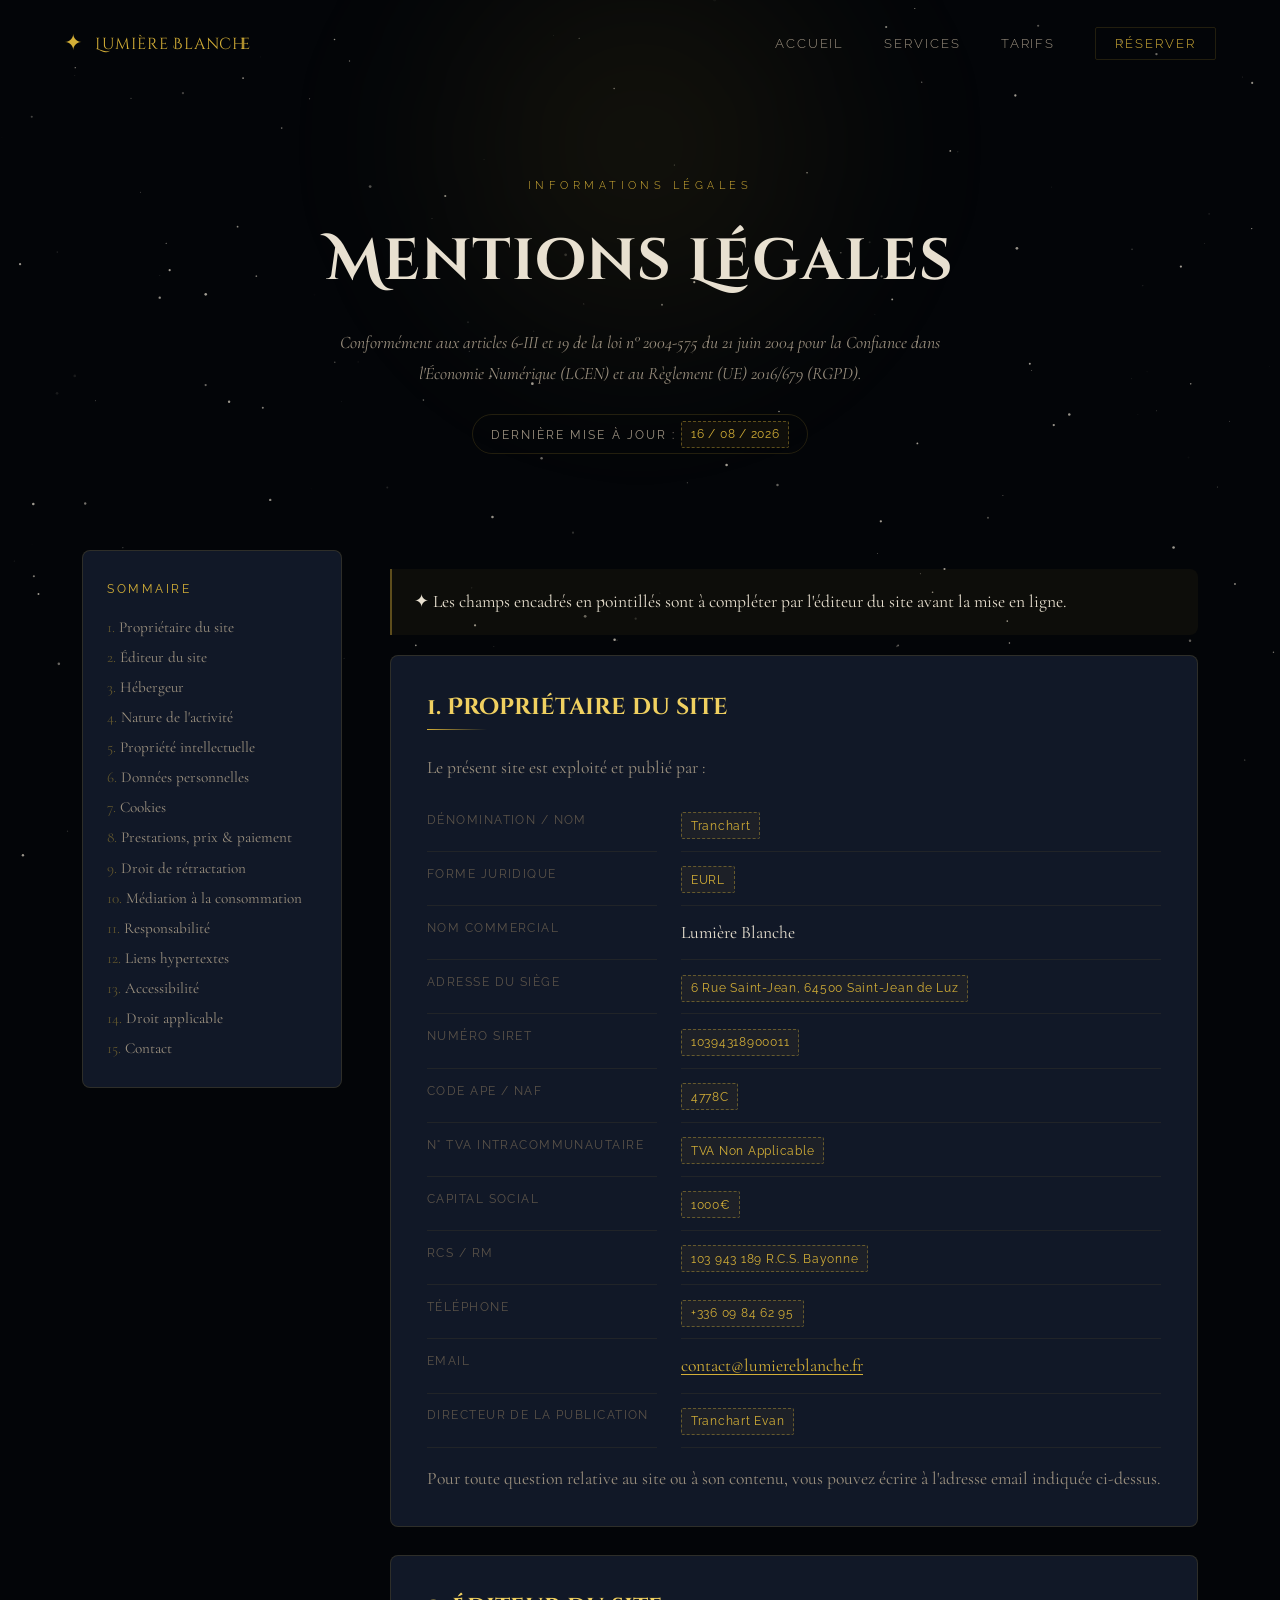
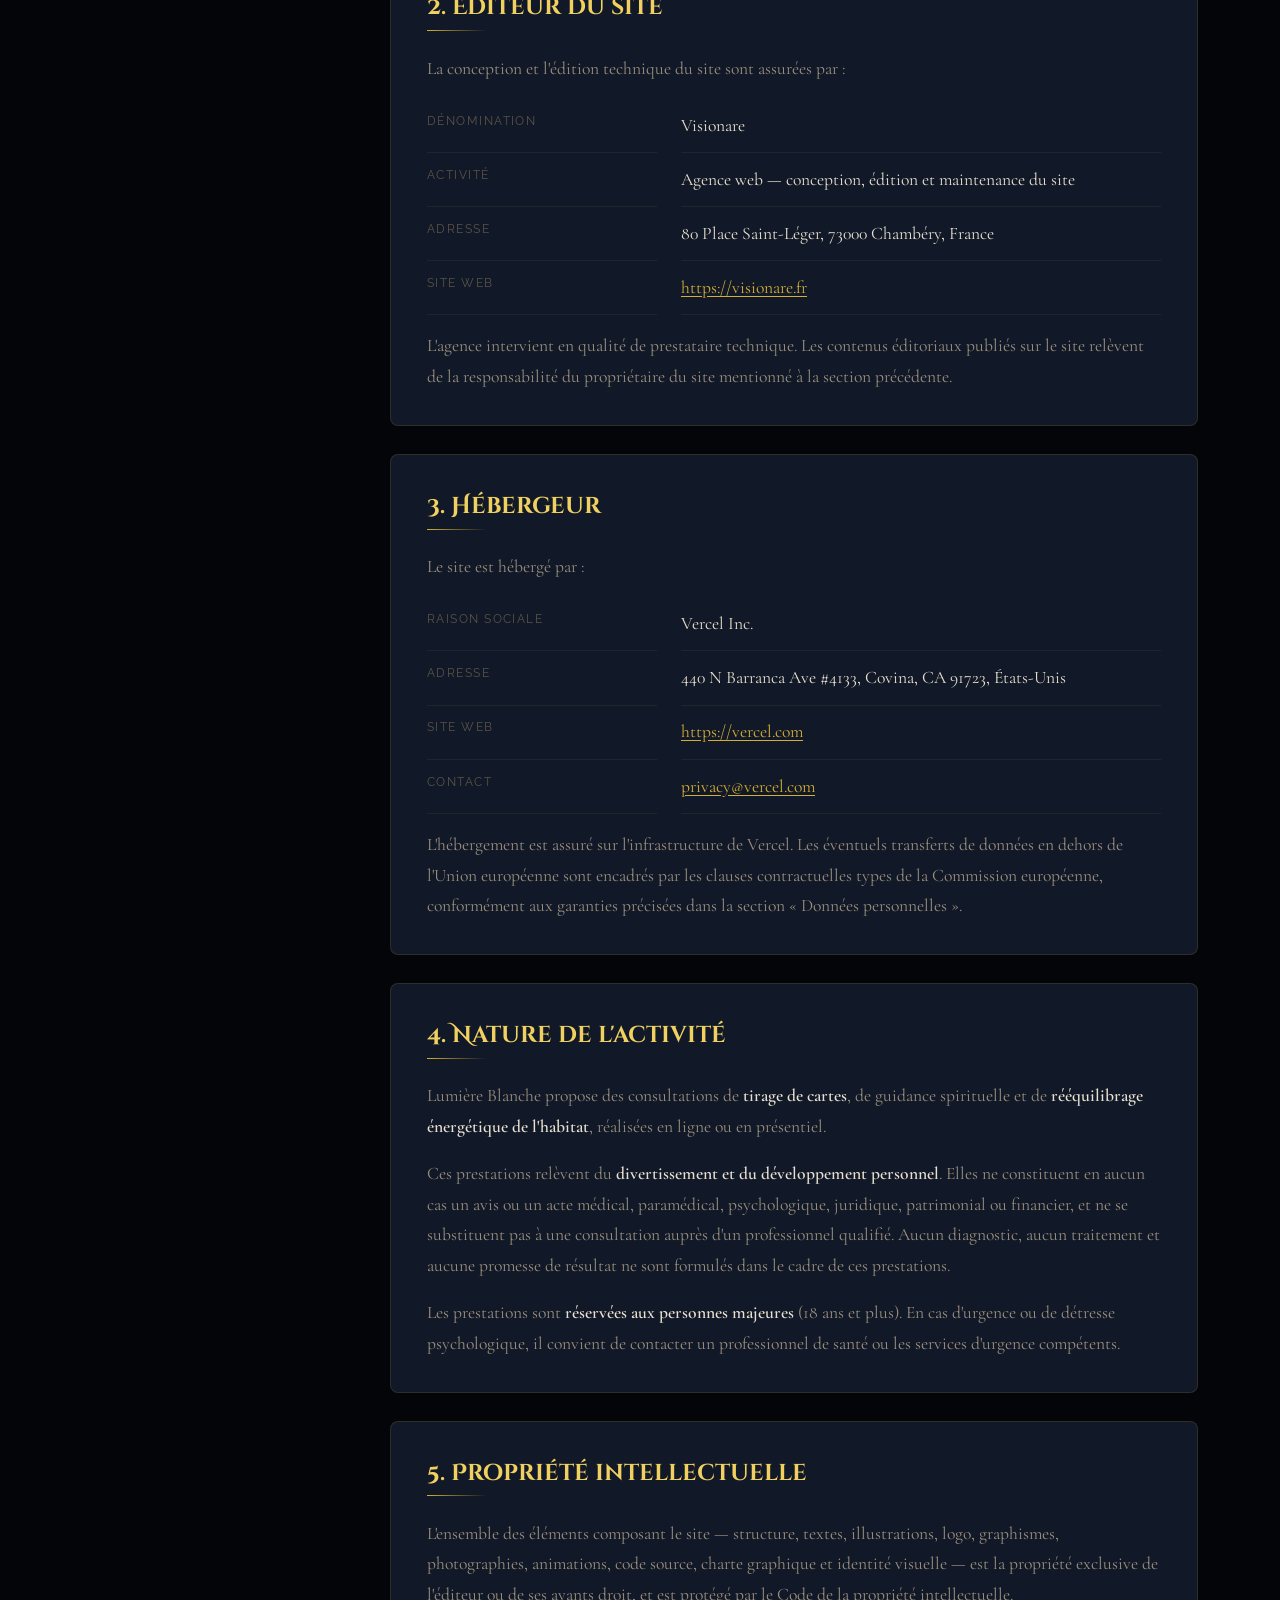
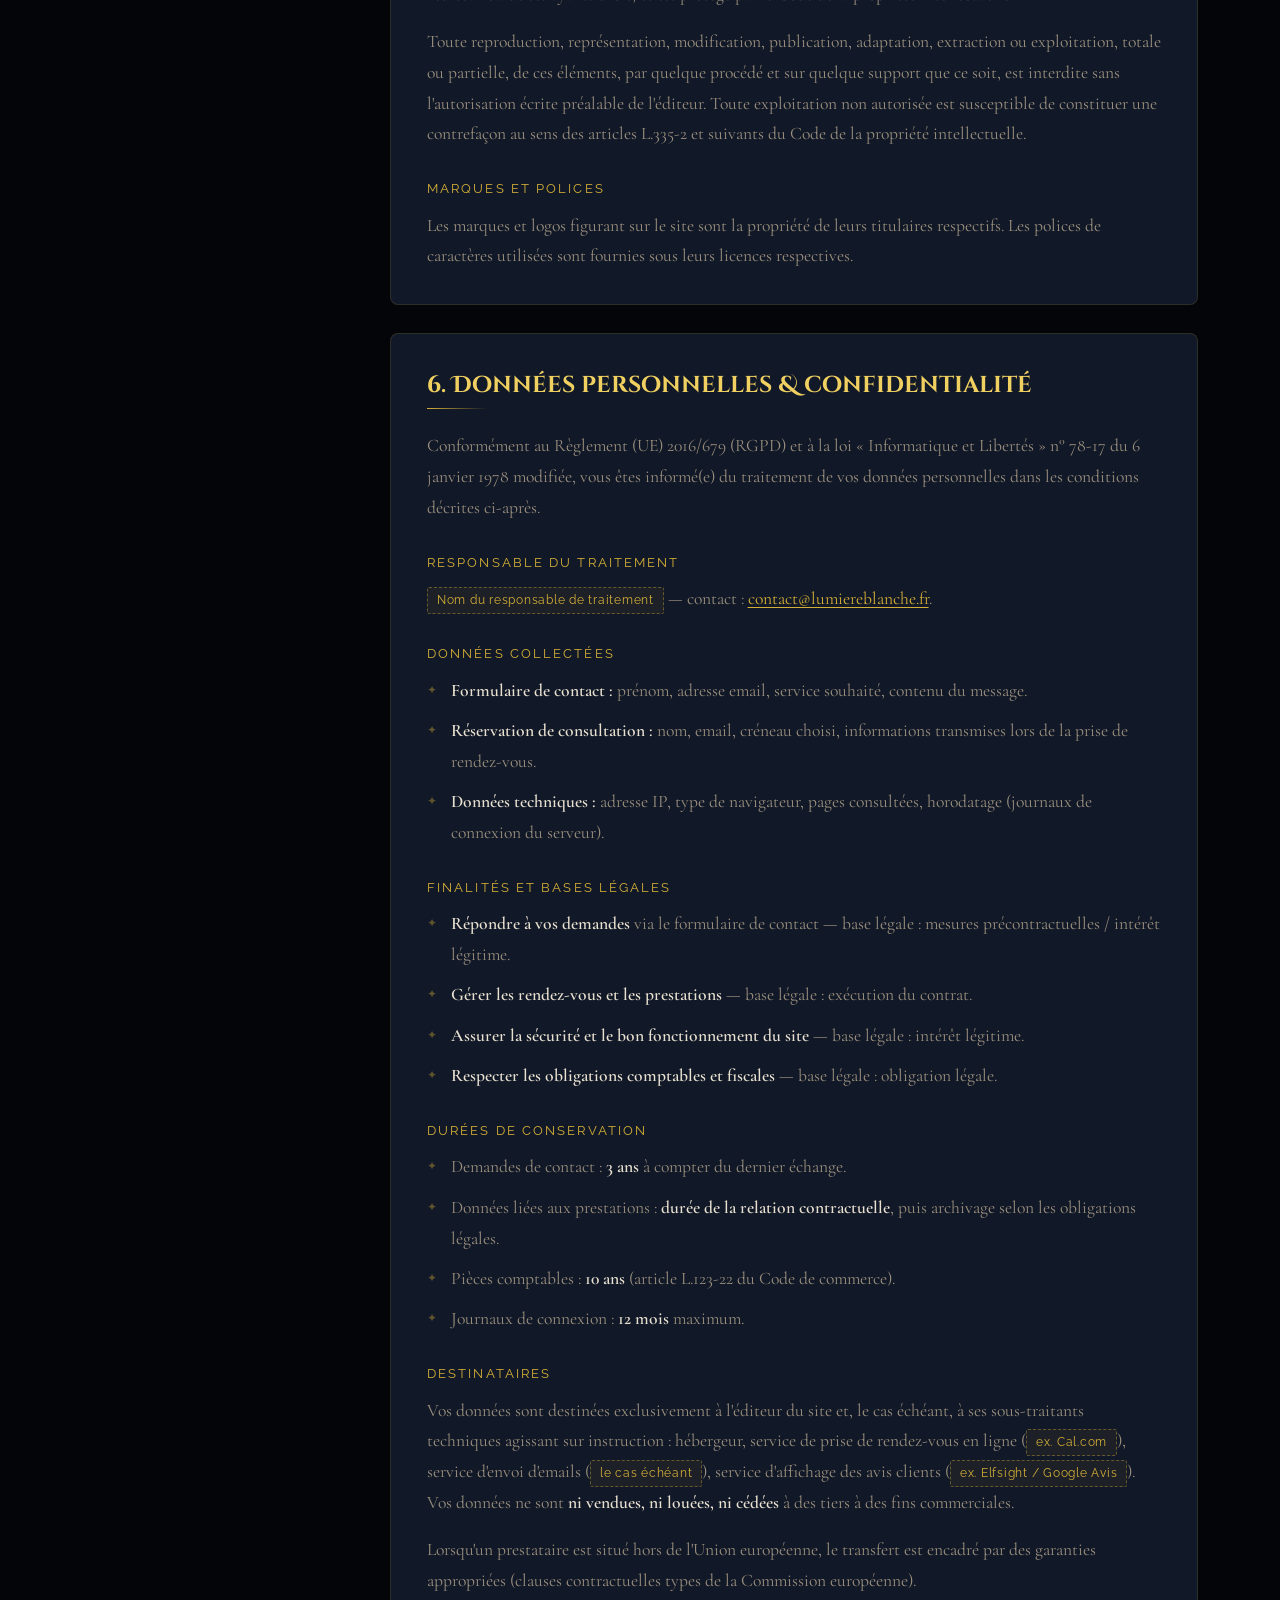
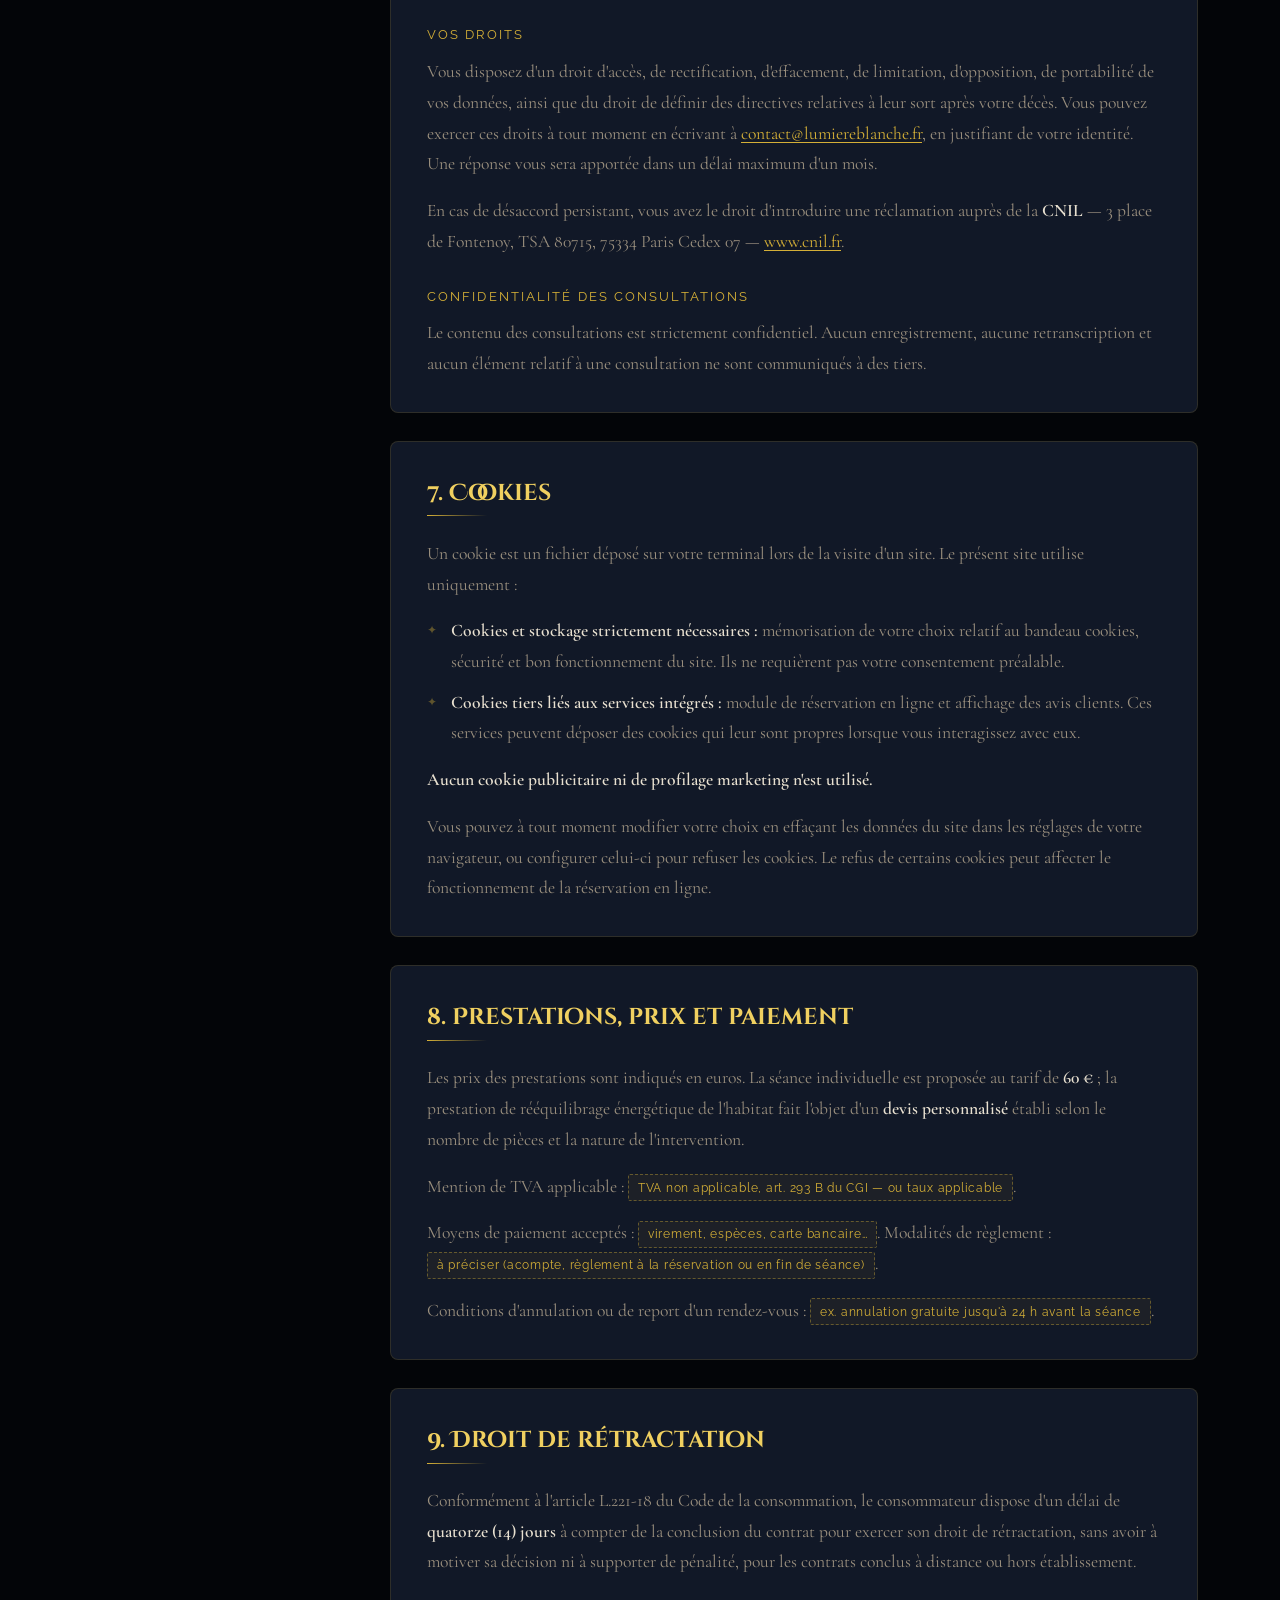
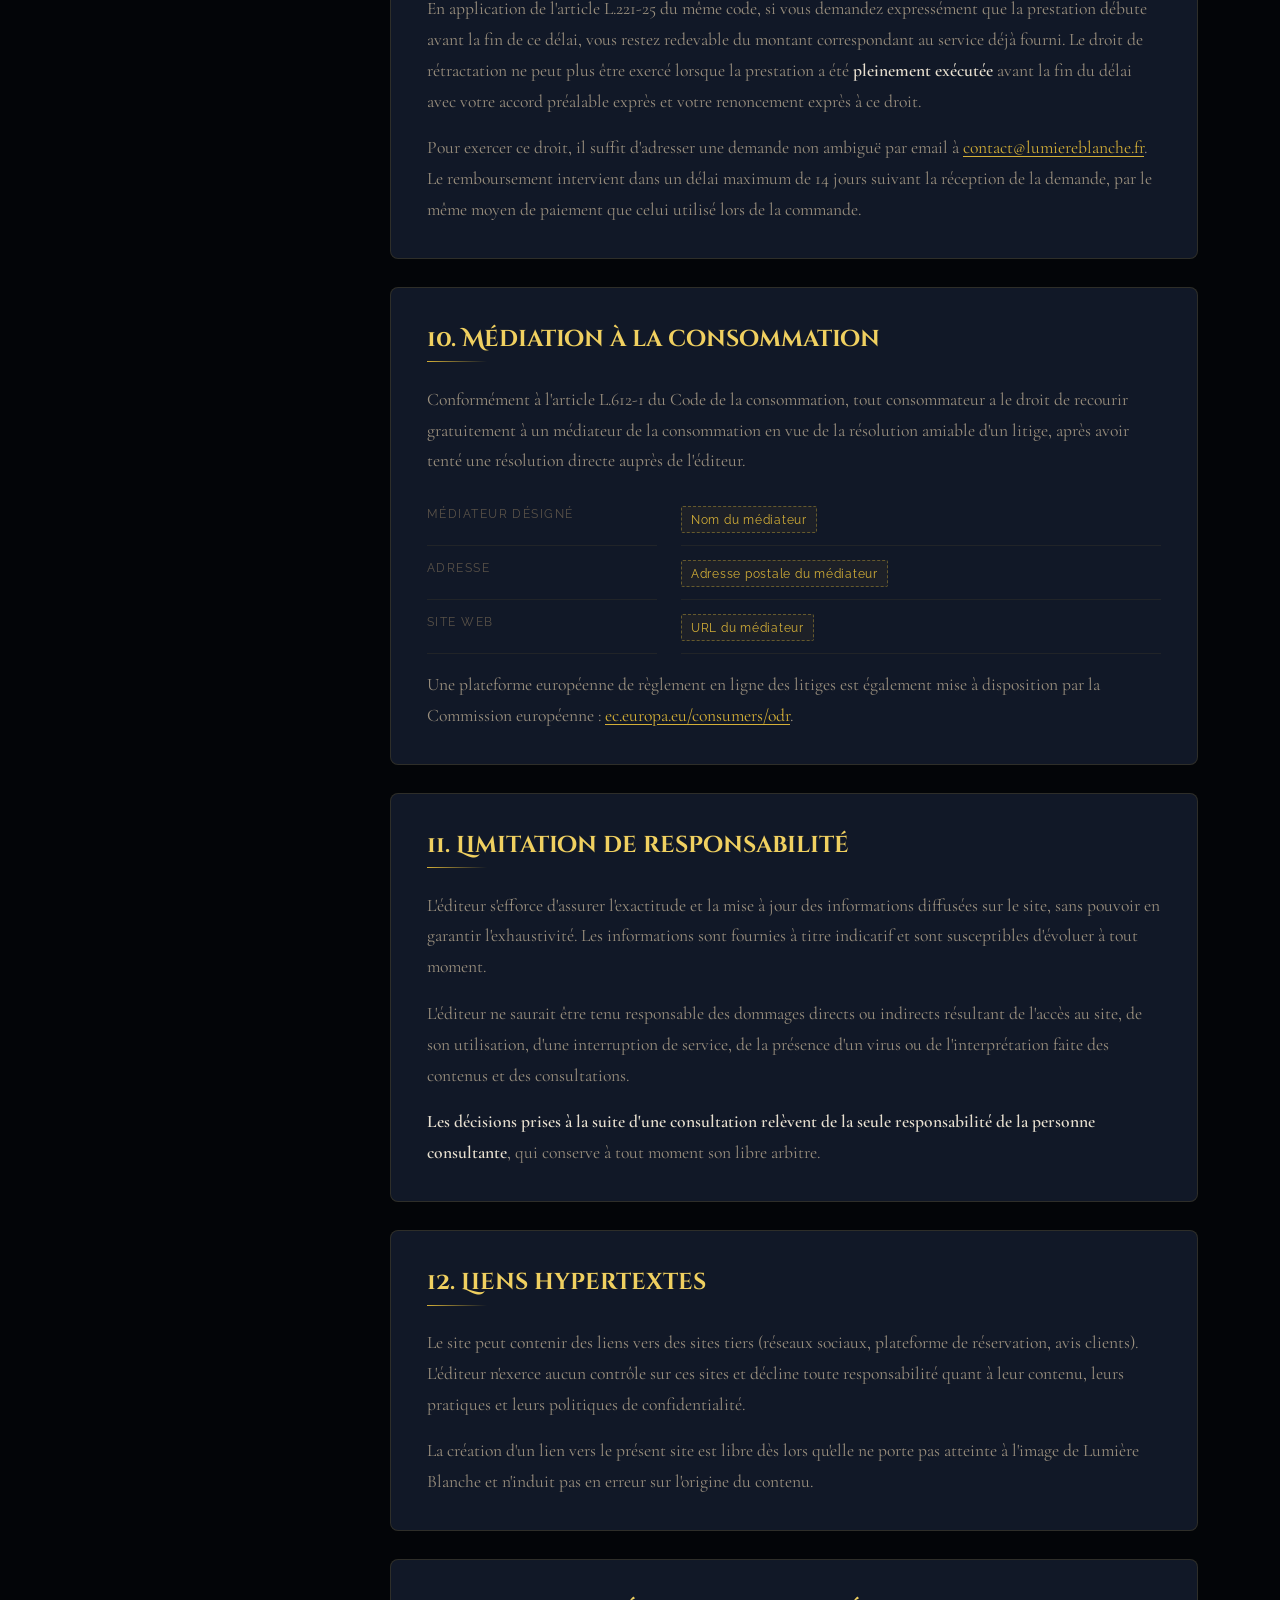
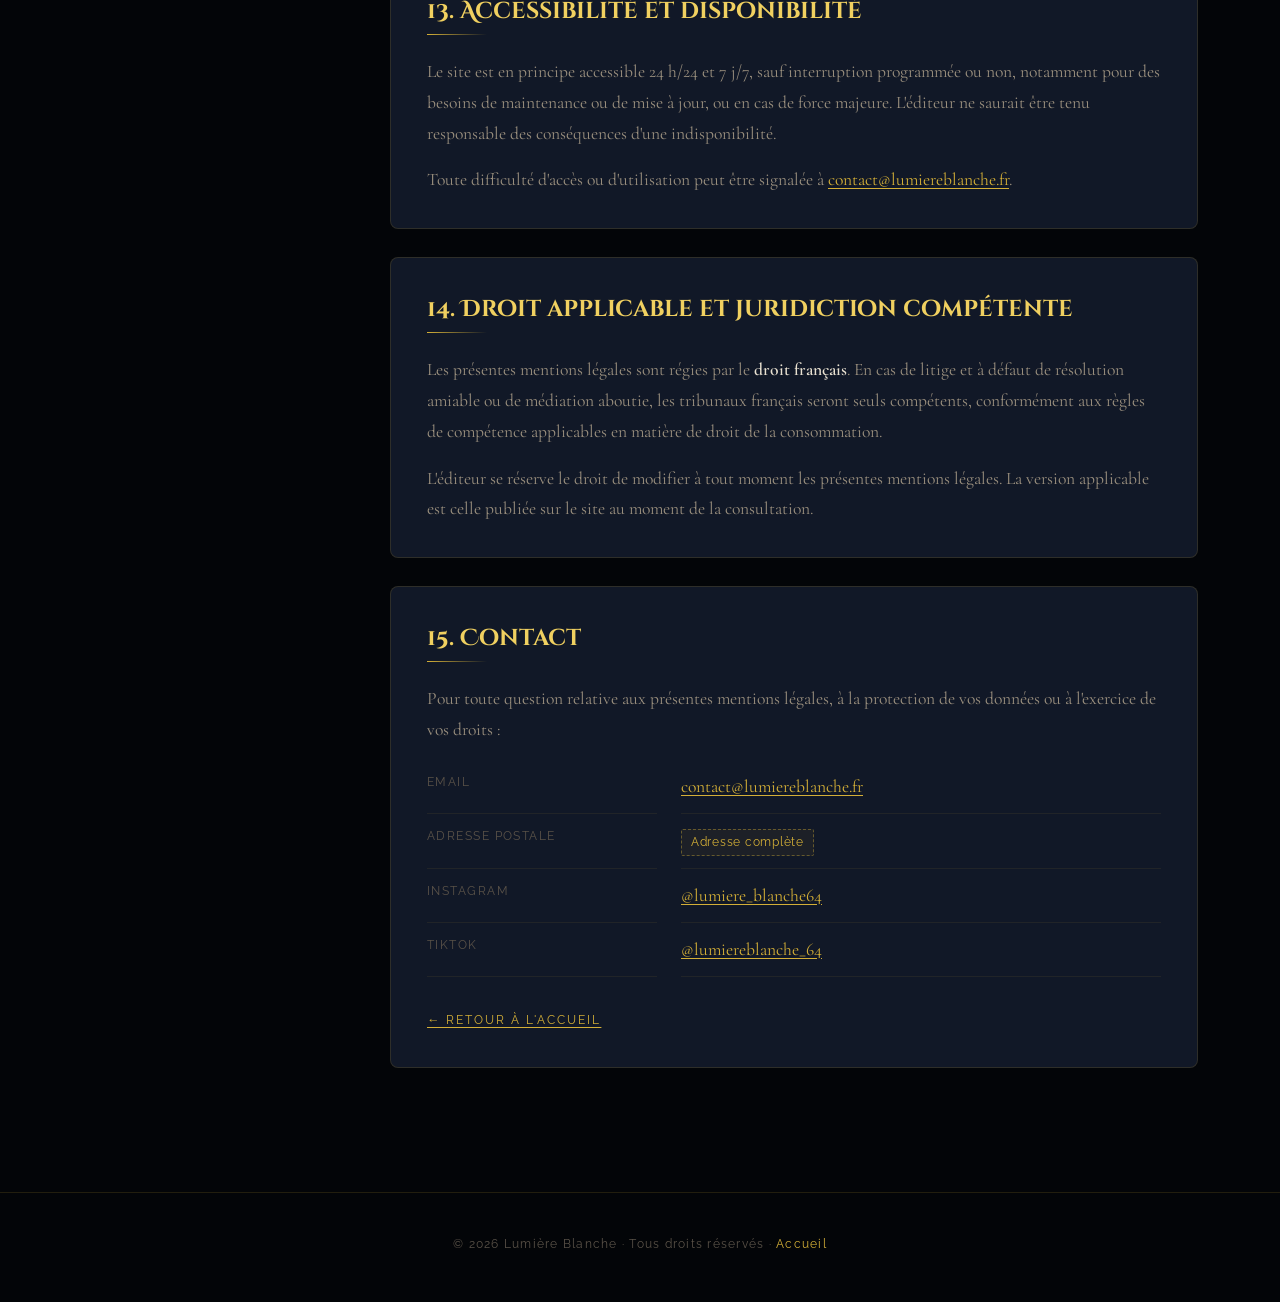
==== commit 5a00e995: "Ajout du script analytics Visionare Chargé en defer dans le <head> de index.html et mentions.html.  " ====
--- a/mentions.html
+++ b/mentions.html
@@ -248,6 +248,8 @@
       .legal-dl dt { border-bottom: none; padding-bottom: 0; }
     }
   </style>
+  <!-- Analytics Visionare -->
+  <script defer src="https://console.visionare.fr/s.js" data-site="faeedac0cdd24949b7357280fa3ff9ea"></script>
 </head>
 <body class="legal-page">
 
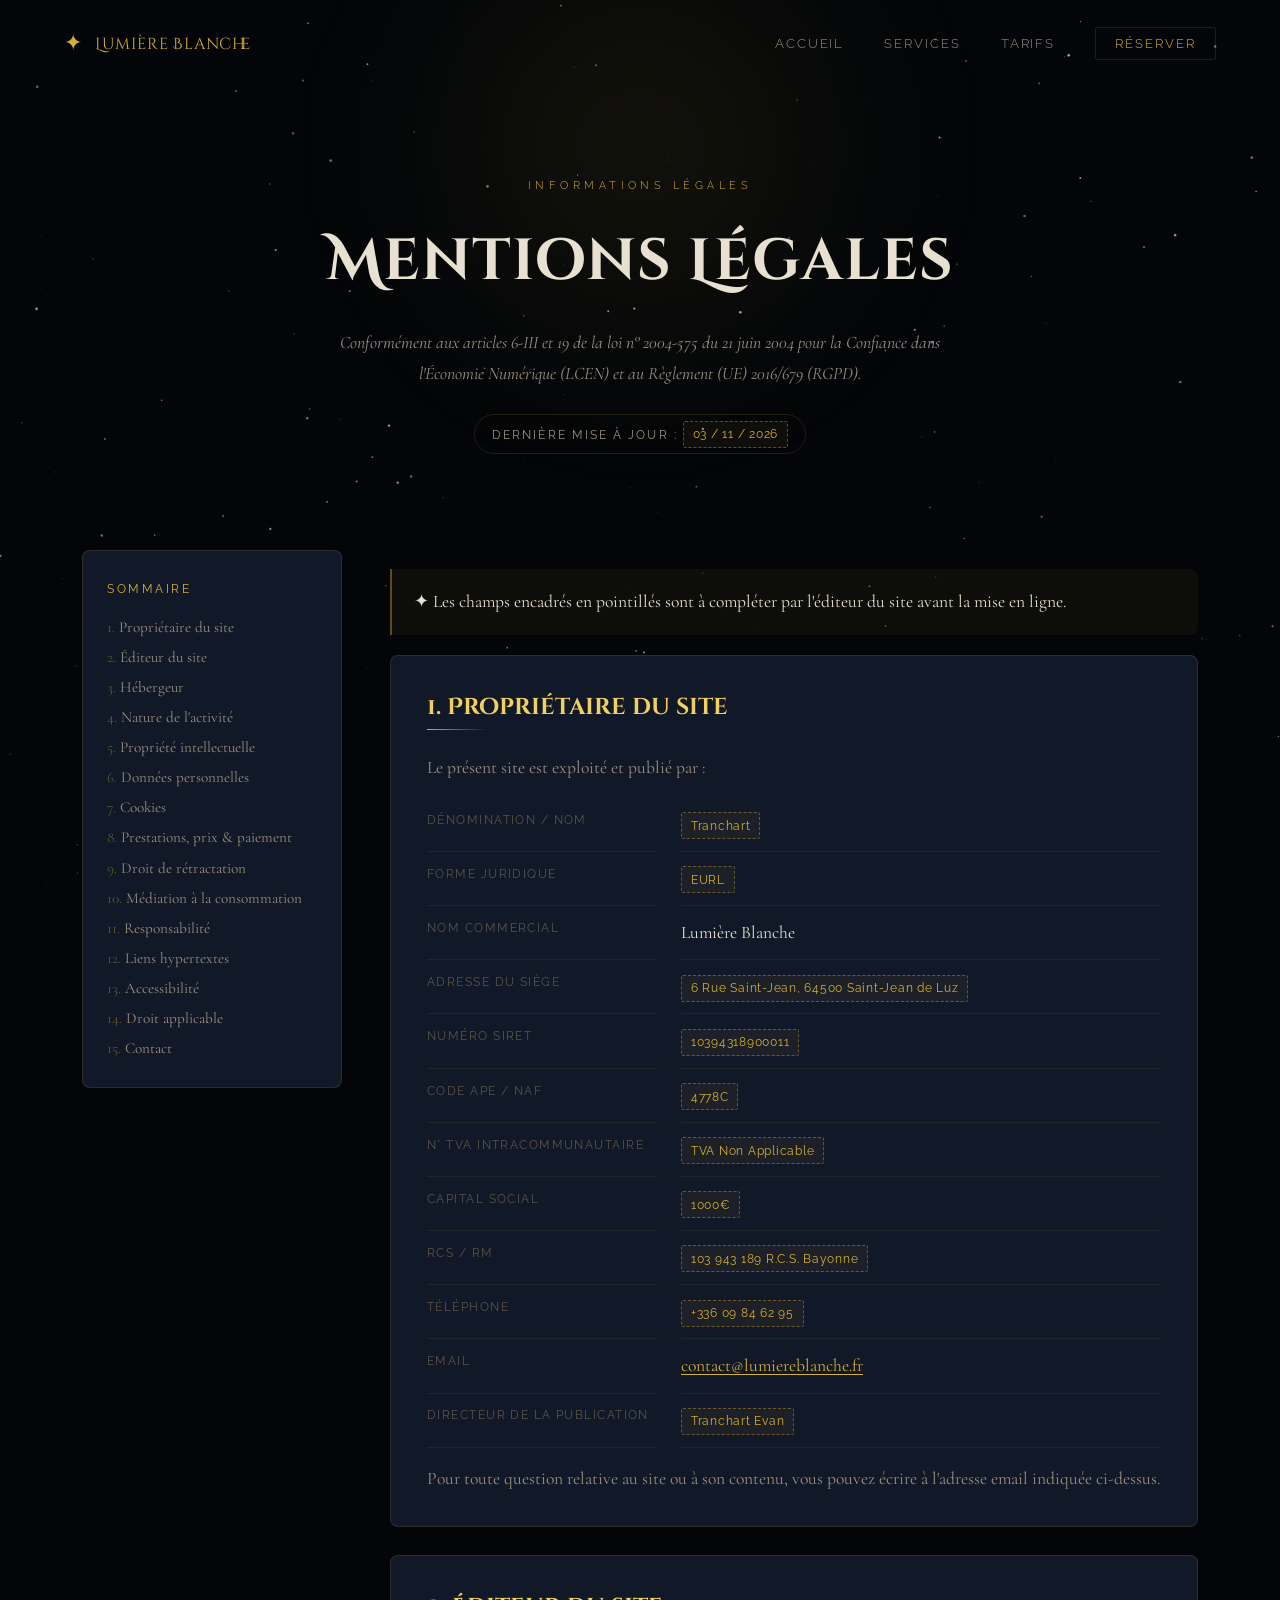
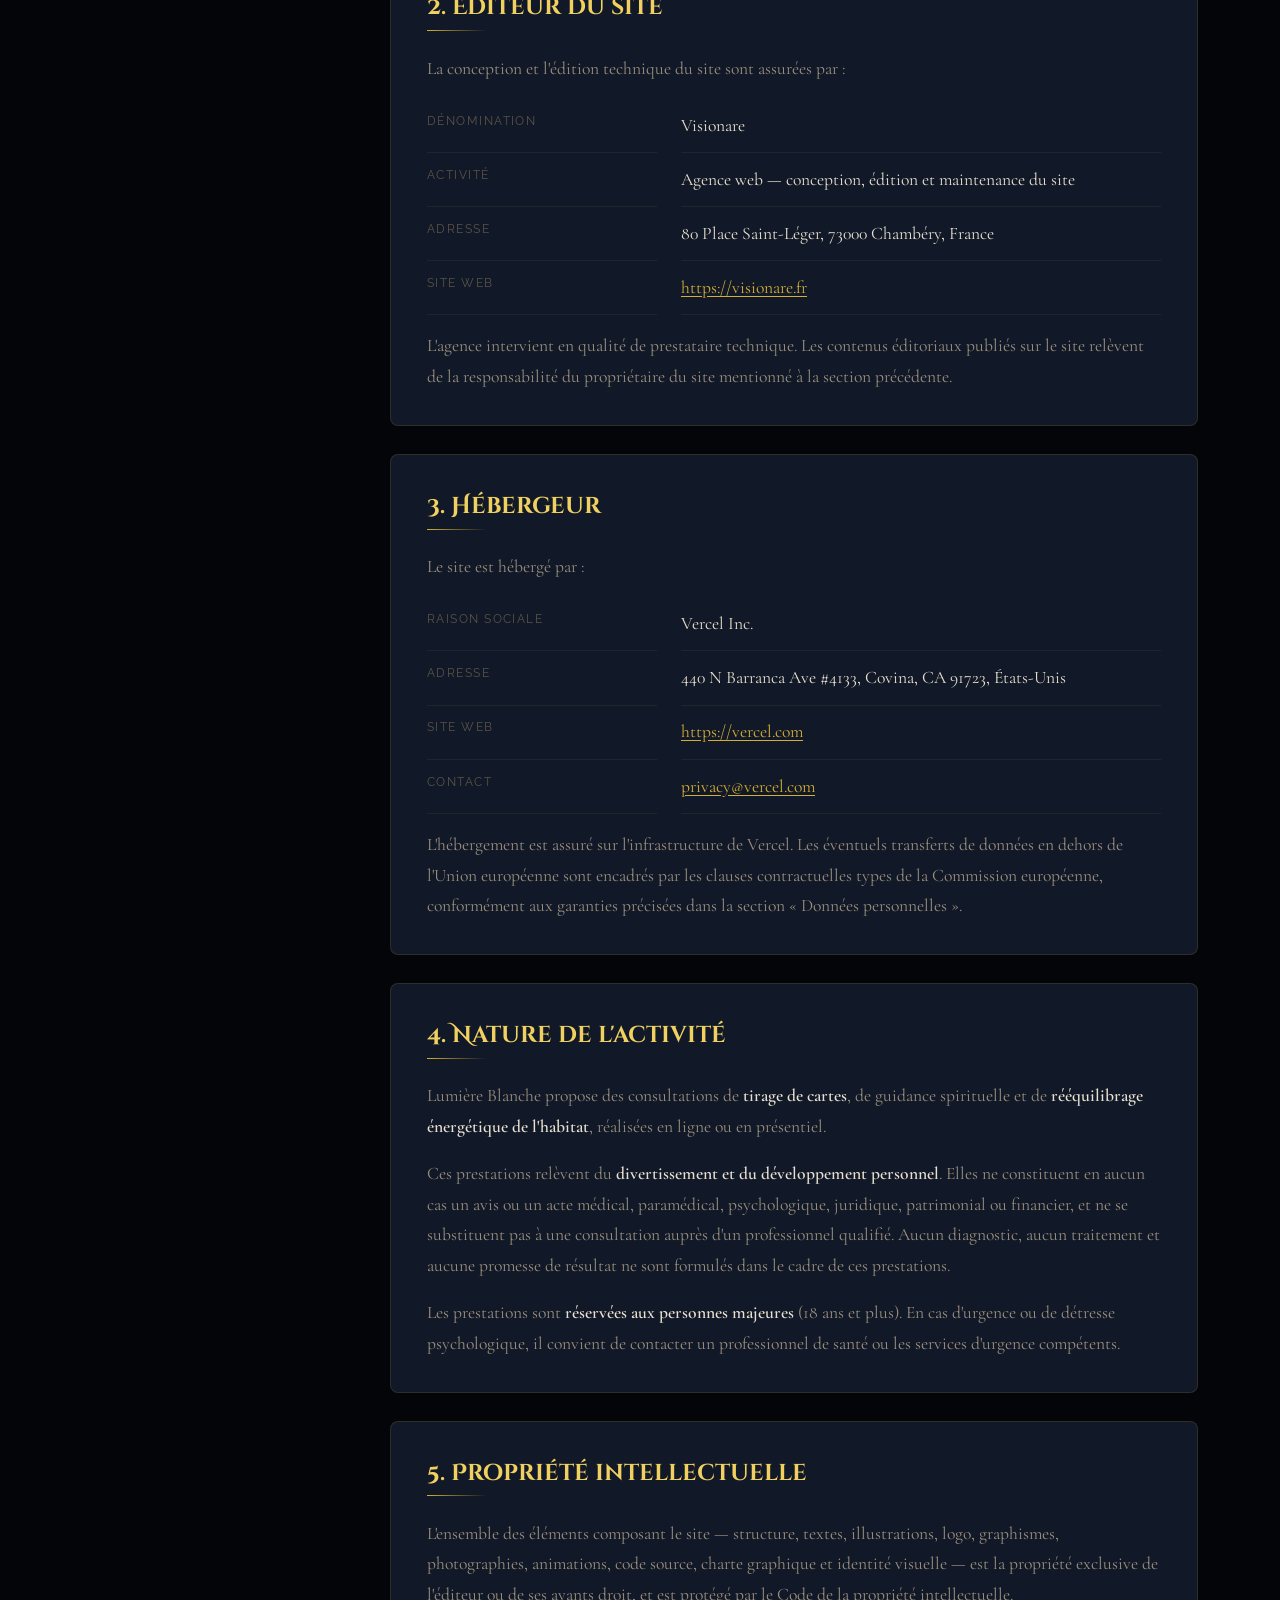
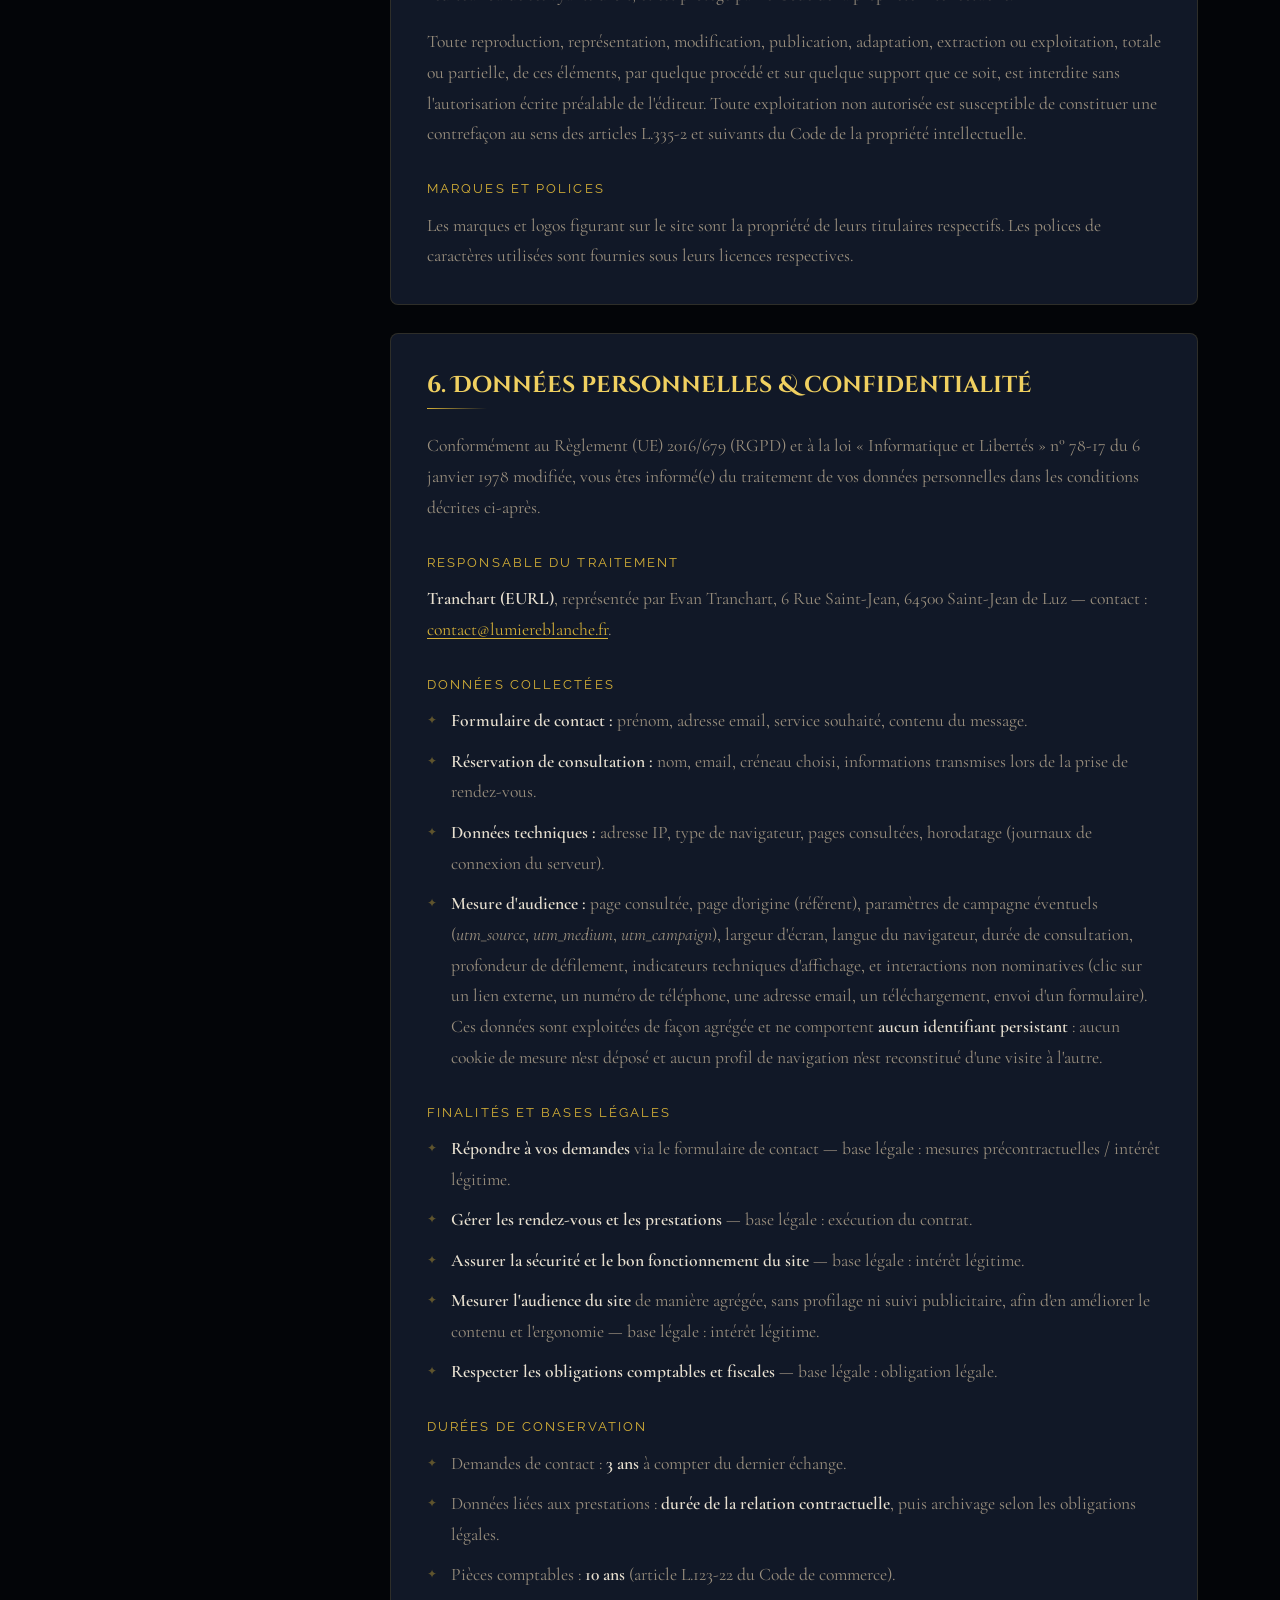
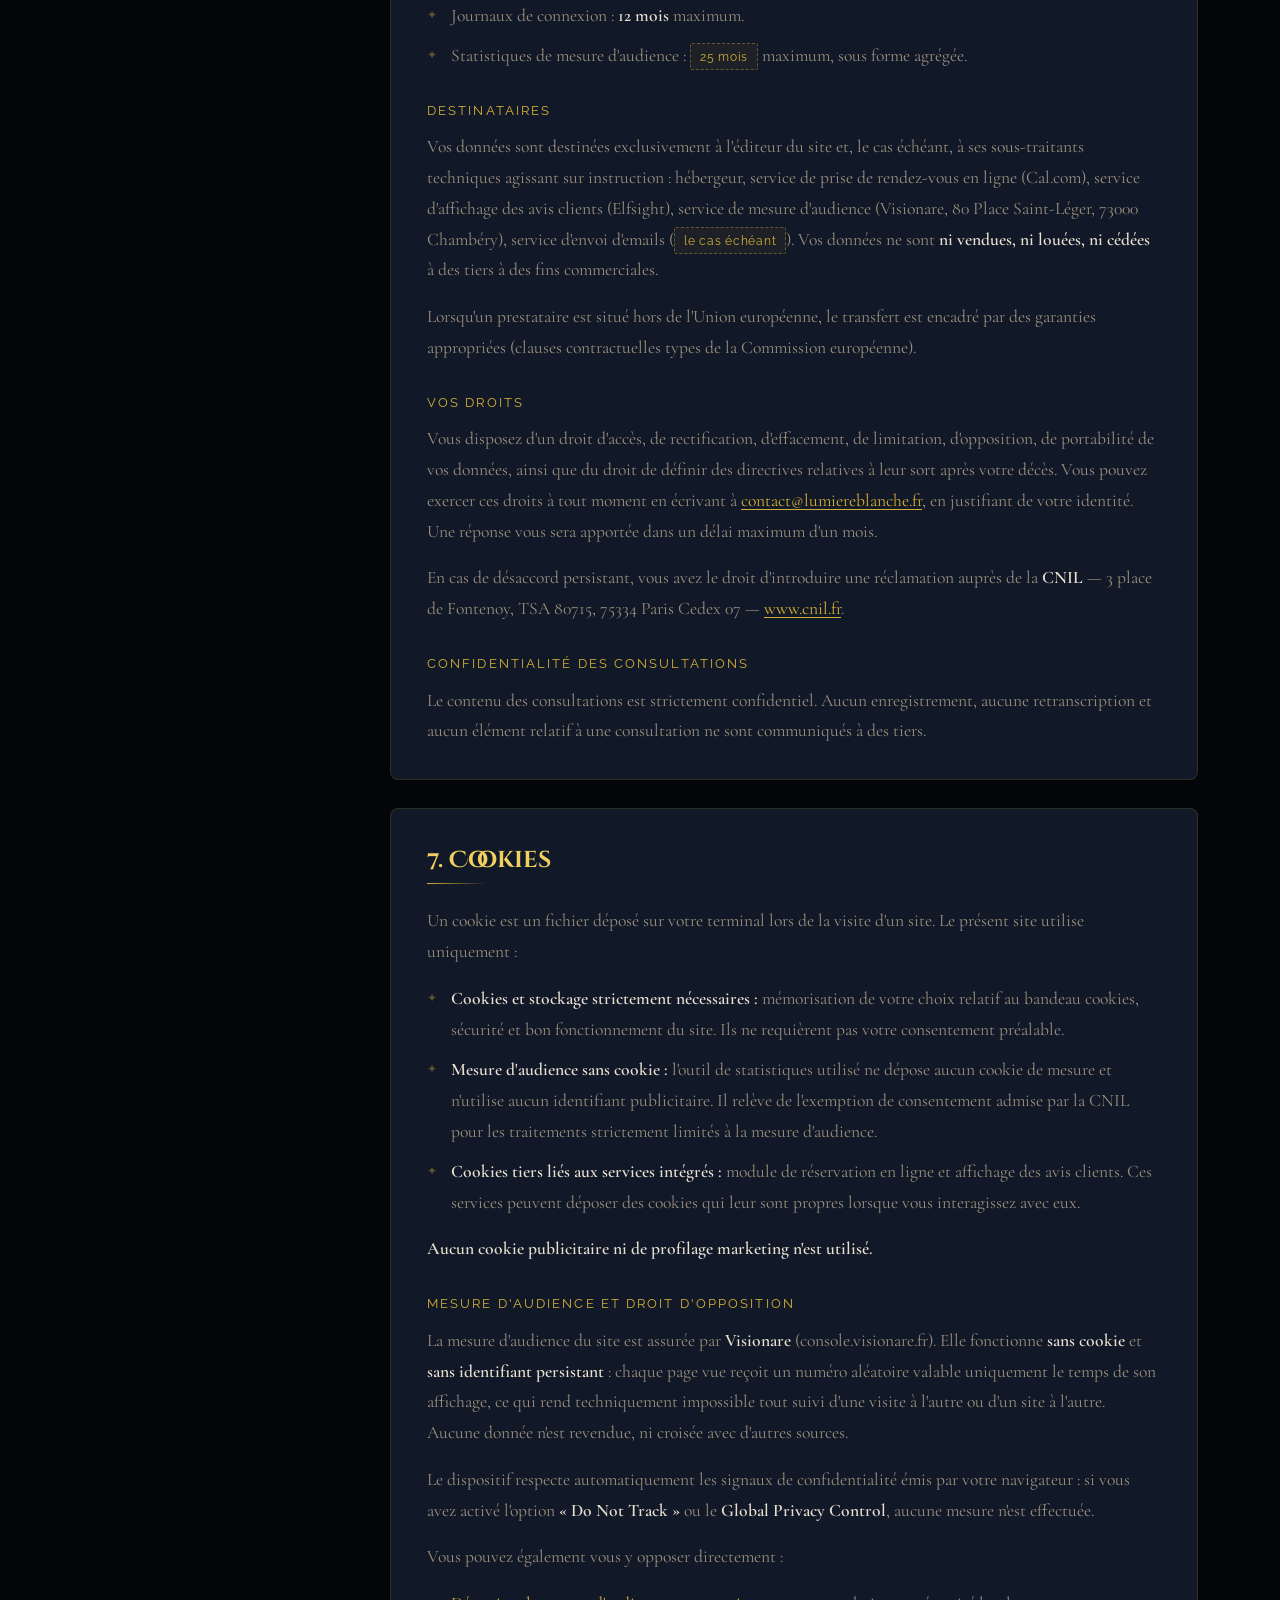
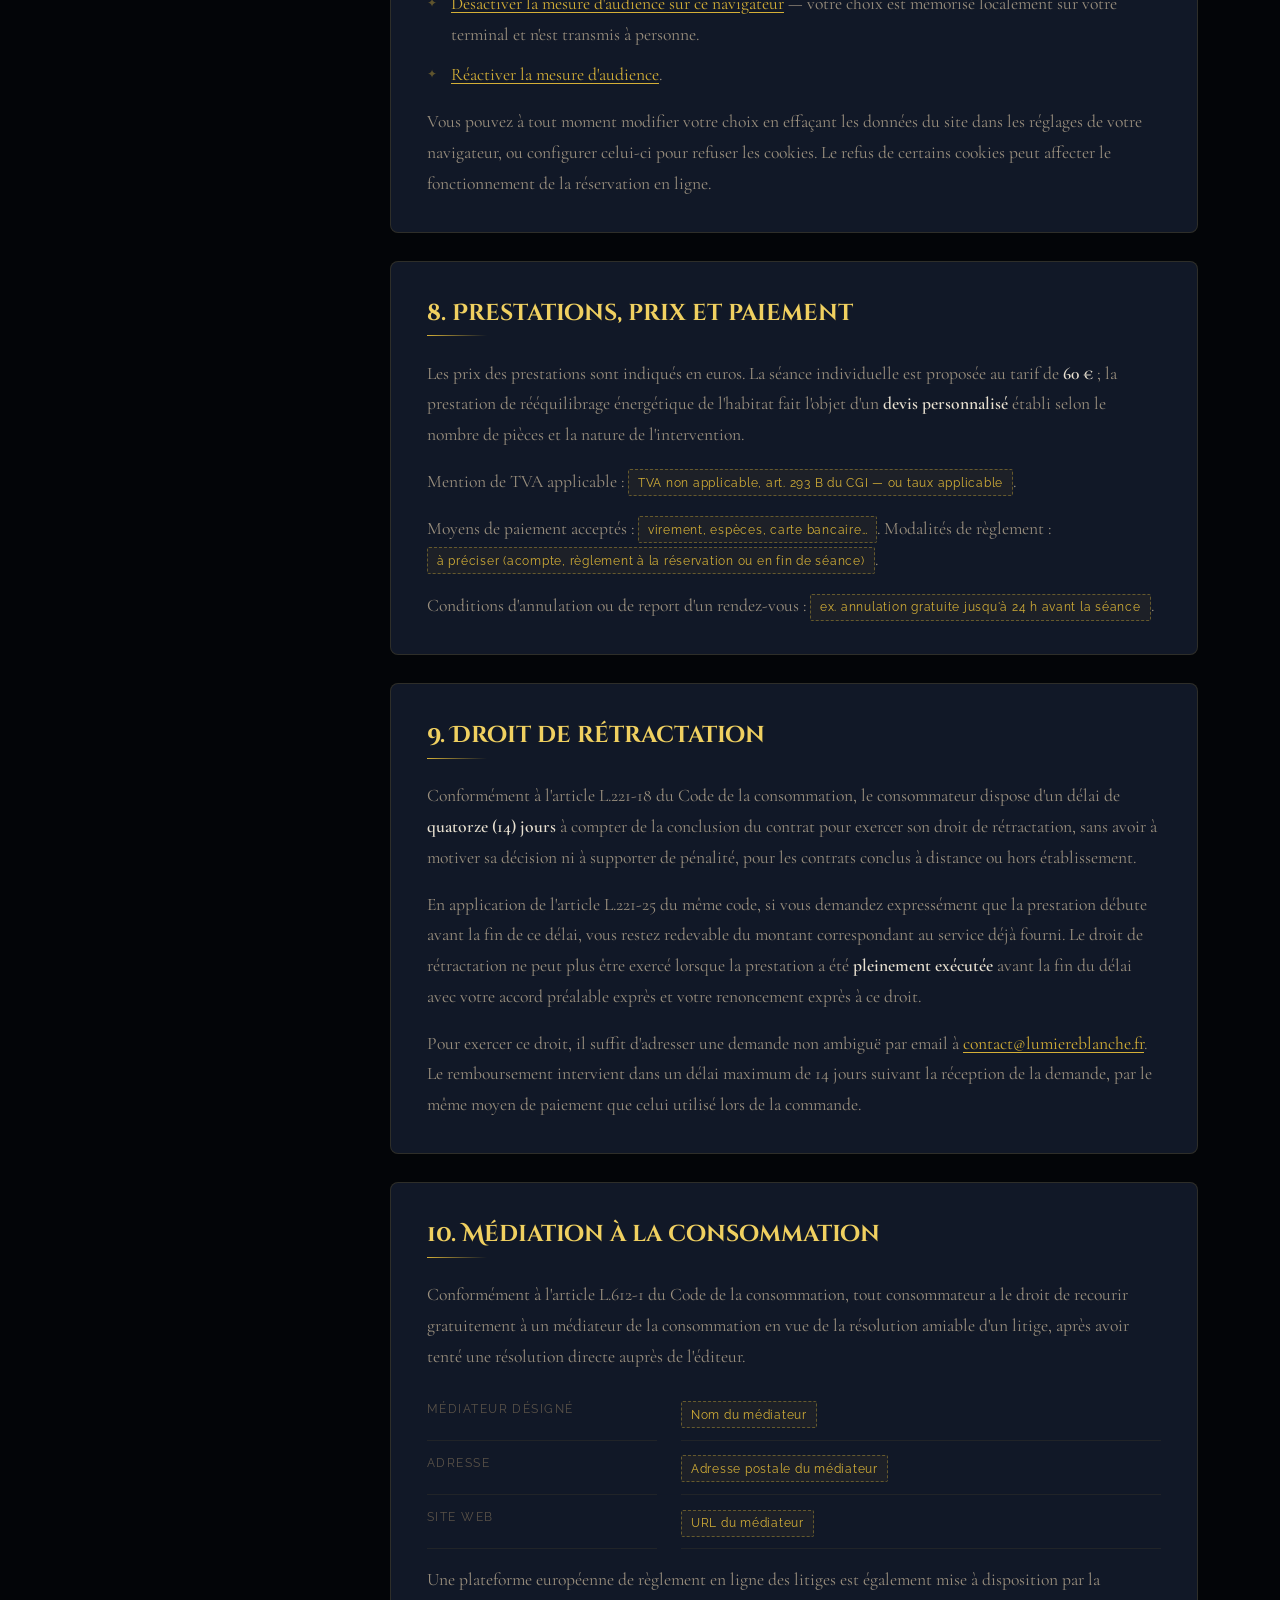
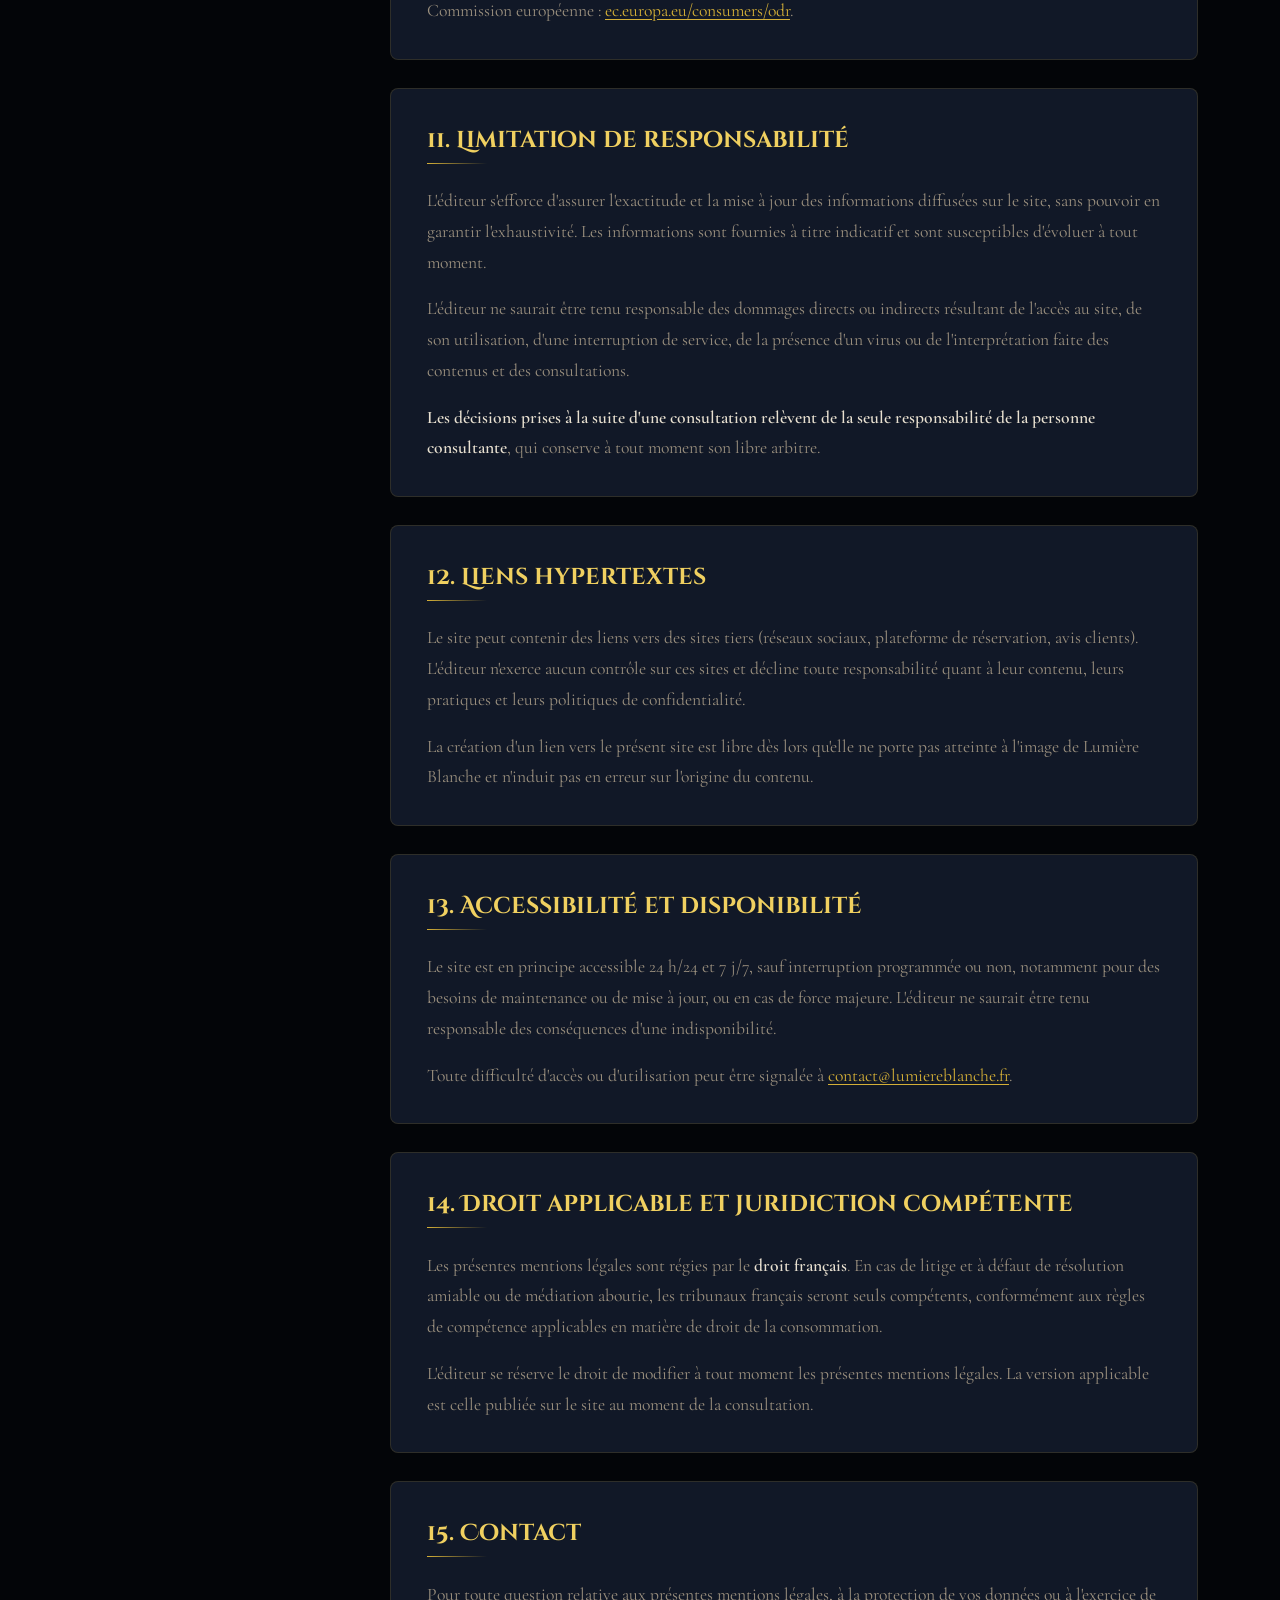
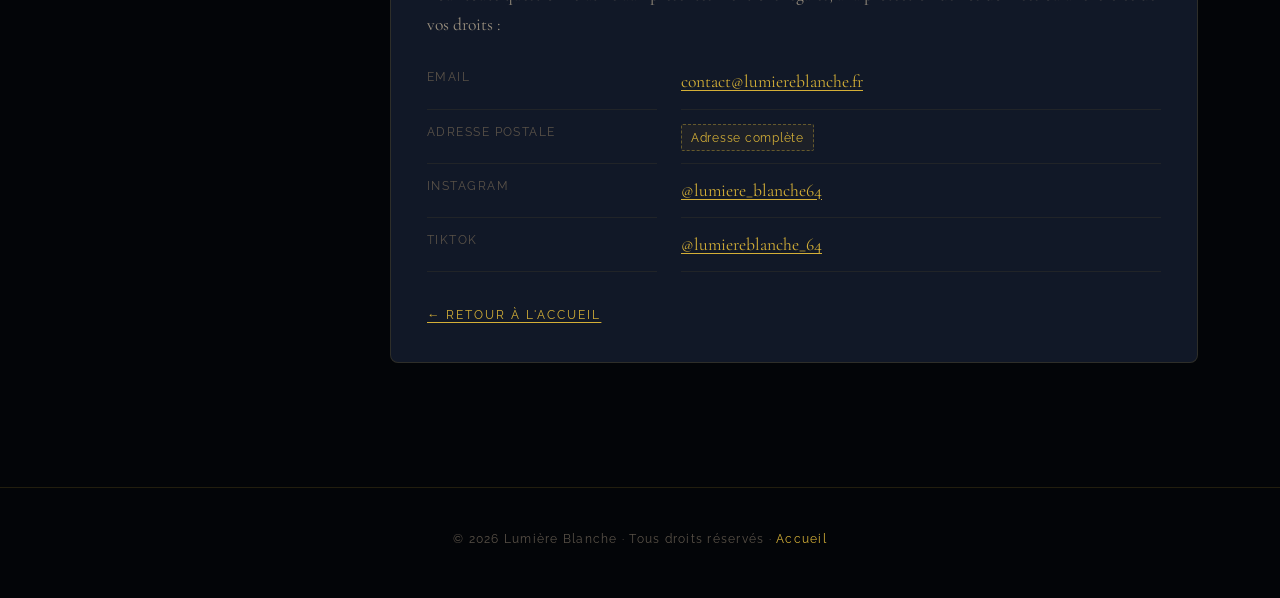
==== commit 0e784736: "Mentions RGPD pour la mesure d'audience - Section 6 : données collectées, finalité (intérêt légitime" ====
--- a/mentions.html
+++ b/mentions.html
@@ -284,7 +284,7 @@
       Conformément aux articles 6-III et 19 de la loi n° 2004-575 du 21 juin 2004 pour la Confiance
       dans l'Économie Numérique (LCEN) et au Règlement (UE) 2016/679 (RGPD).
     </p>
-    <span class="legal-updated">Dernière mise à jour : <span class="fill">16 / 08 / 2026</span></span>
+    <span class="legal-updated">Dernière mise à jour : <span class="fill">03 / 11 / 2026</span></span>
   </div>
 </header>
 
@@ -479,7 +479,8 @@
 
       <h3>Responsable du traitement</h3>
       <p>
-        <span class="fill">Nom du responsable de traitement</span> —
+        <strong>Tranchart (EURL)</strong>, représentée par Evan Tranchart,
+        6 Rue Saint-Jean, 64500 Saint-Jean de Luz —
         contact : <a href="mailto:contact@lumiereblanche.fr">contact@lumiereblanche.fr</a>.
       </p>
 
@@ -488,6 +489,16 @@
         <li><strong>Formulaire de contact :</strong> prénom, adresse email, service souhaité, contenu du message.</li>
         <li><strong>Réservation de consultation :</strong> nom, email, créneau choisi, informations transmises lors de la prise de rendez-vous.</li>
         <li><strong>Données techniques :</strong> adresse IP, type de navigateur, pages consultées, horodatage (journaux de connexion du serveur).</li>
+        <li>
+          <strong>Mesure d'audience :</strong> page consultée, page d'origine (référent),
+          paramètres de campagne éventuels (<em>utm_source</em>, <em>utm_medium</em>,
+          <em>utm_campaign</em>), largeur d'écran, langue du navigateur, durée de consultation,
+          profondeur de défilement, indicateurs techniques d'affichage, et interactions non
+          nominatives (clic sur un lien externe, un numéro de téléphone, une adresse email, un
+          téléchargement, envoi d'un formulaire). Ces données sont exploitées de façon agrégée et
+          ne comportent <strong>aucun identifiant persistant</strong> : aucun cookie de mesure
+          n'est déposé et aucun profil de navigation n'est reconstitué d'une visite à l'autre.
+        </li>
       </ul>
 
       <h3>Finalités et bases légales</h3>
@@ -495,6 +506,8 @@
         <li><strong>Répondre à vos demandes</strong> via le formulaire de contact — base légale : mesures précontractuelles / intérêt légitime.</li>
         <li><strong>Gérer les rendez-vous et les prestations</strong> — base légale : exécution du contrat.</li>
         <li><strong>Assurer la sécurité et le bon fonctionnement du site</strong> — base légale : intérêt légitime.</li>
+        <li><strong>Mesurer l'audience du site</strong> de manière agrégée, sans profilage ni suivi
+          publicitaire, afin d'en améliorer le contenu et l'ergonomie — base légale : intérêt légitime.</li>
         <li><strong>Respecter les obligations comptables et fiscales</strong> — base légale : obligation légale.</li>
       </ul>
 
@@ -504,15 +517,16 @@
         <li>Données liées aux prestations : <strong>durée de la relation contractuelle</strong>, puis archivage selon les obligations légales.</li>
         <li>Pièces comptables : <strong>10 ans</strong> (article L.123-22 du Code de commerce).</li>
         <li>Journaux de connexion : <strong>12 mois</strong> maximum.</li>
+        <li>Statistiques de mesure d'audience : <span class="fill">25 mois</span> maximum, sous forme agrégée.</li>
       </ul>
 
       <h3>Destinataires</h3>
       <p>
         Vos données sont destinées exclusivement à l'éditeur du site et, le cas échéant, à ses
         sous-traitants techniques agissant sur instruction : hébergeur, service de prise de
-        rendez-vous en ligne (<span class="fill">ex. Cal.com</span>), service d'envoi d'emails
-        (<span class="fill">le cas échéant</span>), service d'affichage des avis clients
-        (<span class="fill">ex. Elfsight / Google Avis</span>).
+        rendez-vous en ligne (Cal.com), service d'affichage des avis clients (Elfsight),
+        service de mesure d'audience (Visionare, 80 Place Saint-Léger, 73000 Chambéry),
+        service d'envoi d'emails (<span class="fill">le cas échéant</span>).
         Vos données ne sont <strong>ni vendues, ni louées, ni cédées</strong> à des tiers à des fins
         commerciales.
       </p>
@@ -557,6 +571,12 @@
           votre consentement préalable.
         </li>
         <li>
+          <strong>Mesure d'audience sans cookie :</strong> l'outil de statistiques utilisé ne dépose
+          aucun cookie de mesure et n'utilise aucun identifiant publicitaire. Il relève de
+          l'exemption de consentement admise par la CNIL pour les traitements strictement limités
+          à la mesure d'audience.
+        </li>
+        <li>
           <strong>Cookies tiers liés aux services intégrés :</strong> module de réservation en ligne
           et affichage des avis clients. Ces services peuvent déposer des cookies qui leur sont
           propres lorsque vous interagissez avec eux.
@@ -565,6 +585,28 @@
       <p>
         <strong>Aucun cookie publicitaire ni de profilage marketing n'est utilisé.</strong>
       </p>
+      <h3>Mesure d'audience et droit d'opposition</h3>
+      <p>
+        La mesure d'audience du site est assurée par <strong>Visionare</strong>
+        (console.visionare.fr). Elle fonctionne
+        <strong>sans cookie</strong> et <strong>sans identifiant persistant</strong> : chaque page
+        vue reçoit un numéro aléatoire valable uniquement le temps de son affichage, ce qui rend
+        techniquement impossible tout suivi d'une visite à l'autre ou d'un site à l'autre. Aucune
+        donnée n'est revendue, ni croisée avec d'autres sources.
+      </p>
+      <p>
+        Le dispositif respecte automatiquement les signaux de confidentialité émis par votre
+        navigateur : si vous avez activé l'option <strong>« Do Not Track »</strong> ou le
+        <strong>Global Privacy Control</strong>, aucune mesure n'est effectuée.
+      </p>
+      <p>Vous pouvez également vous y opposer directement :</p>
+      <ul>
+        <li>
+          <a href="?visionare_ignore=1">Désactiver la mesure d'audience sur ce navigateur</a>
+          — votre choix est mémorisé localement sur votre terminal et n'est transmis à personne.
+        </li>
+        <li><a href="?visionare_ignore=0">Réactiver la mesure d'audience</a>.</li>
+      </ul>
       <p>
         Vous pouvez à tout moment modifier votre choix en effaçant les données du site dans les
         réglages de votre navigateur, ou configurer celui-ci pour refuser les cookies. Le refus de
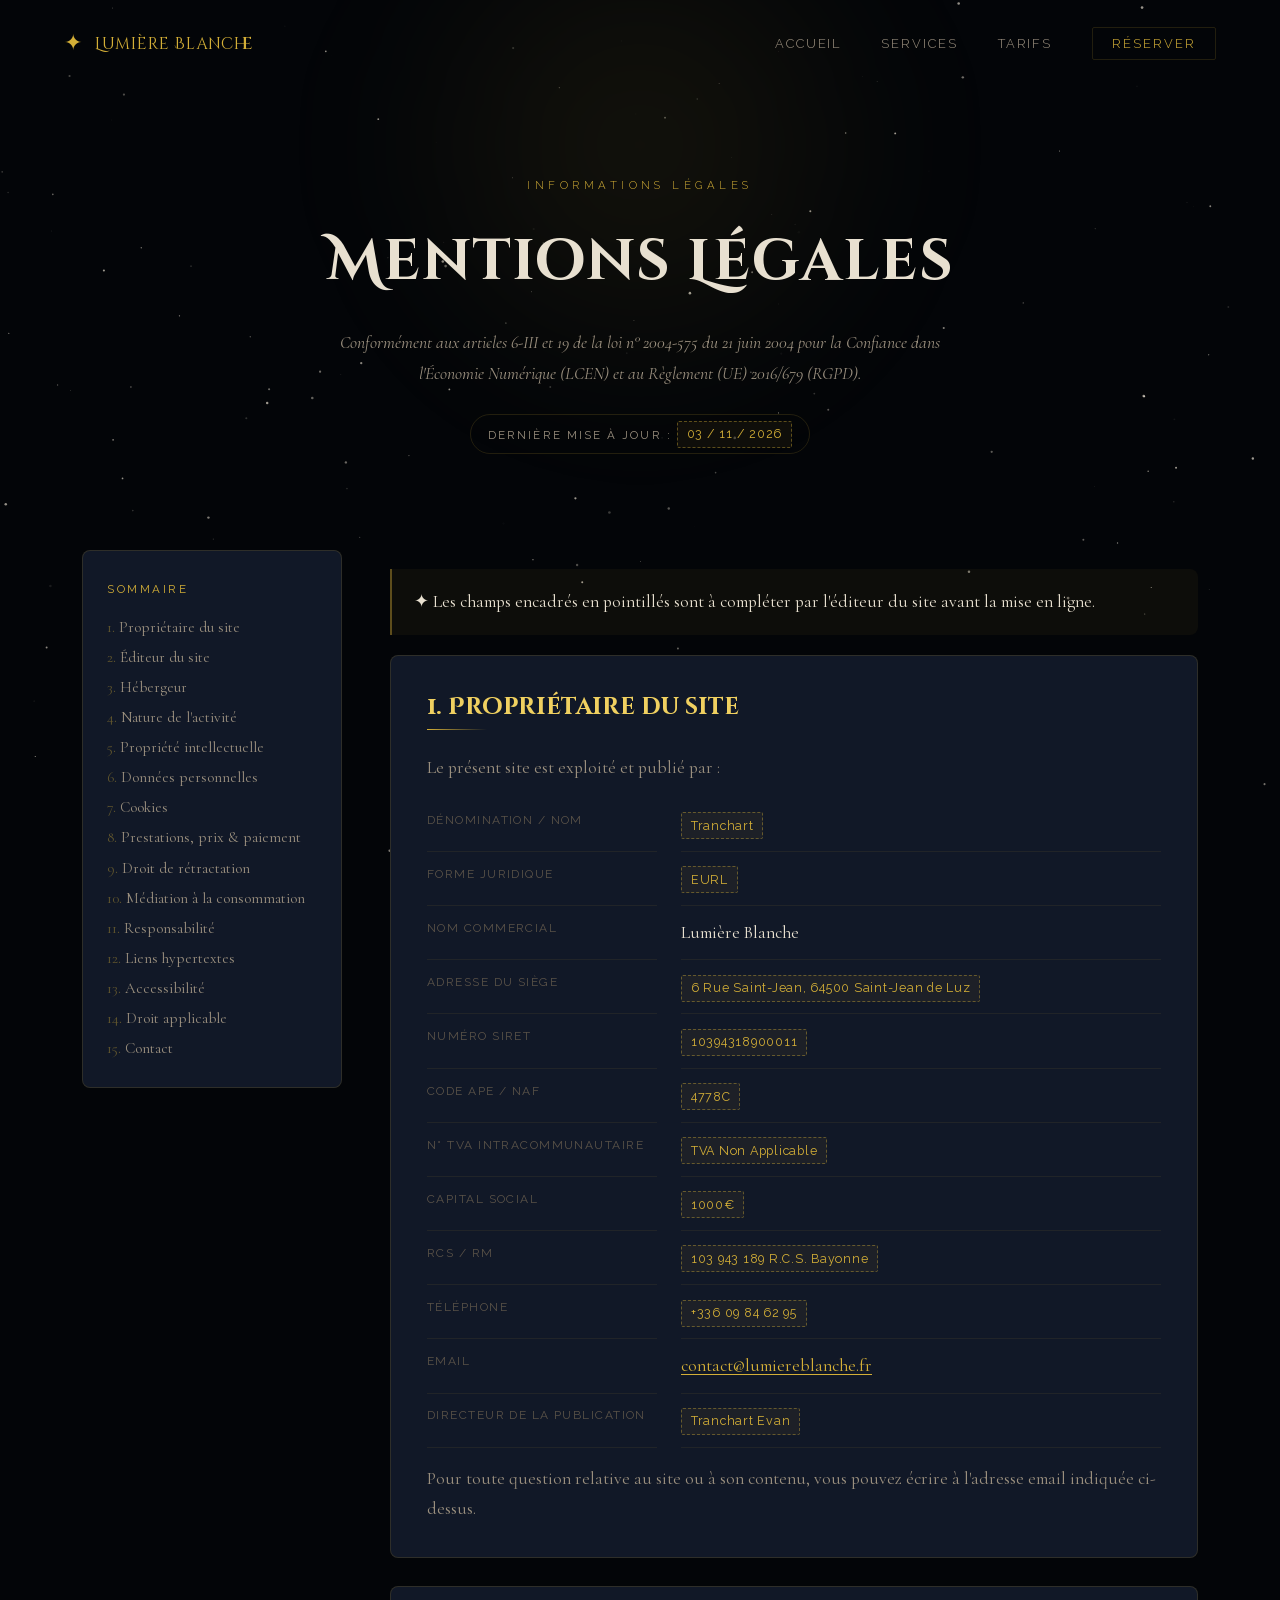
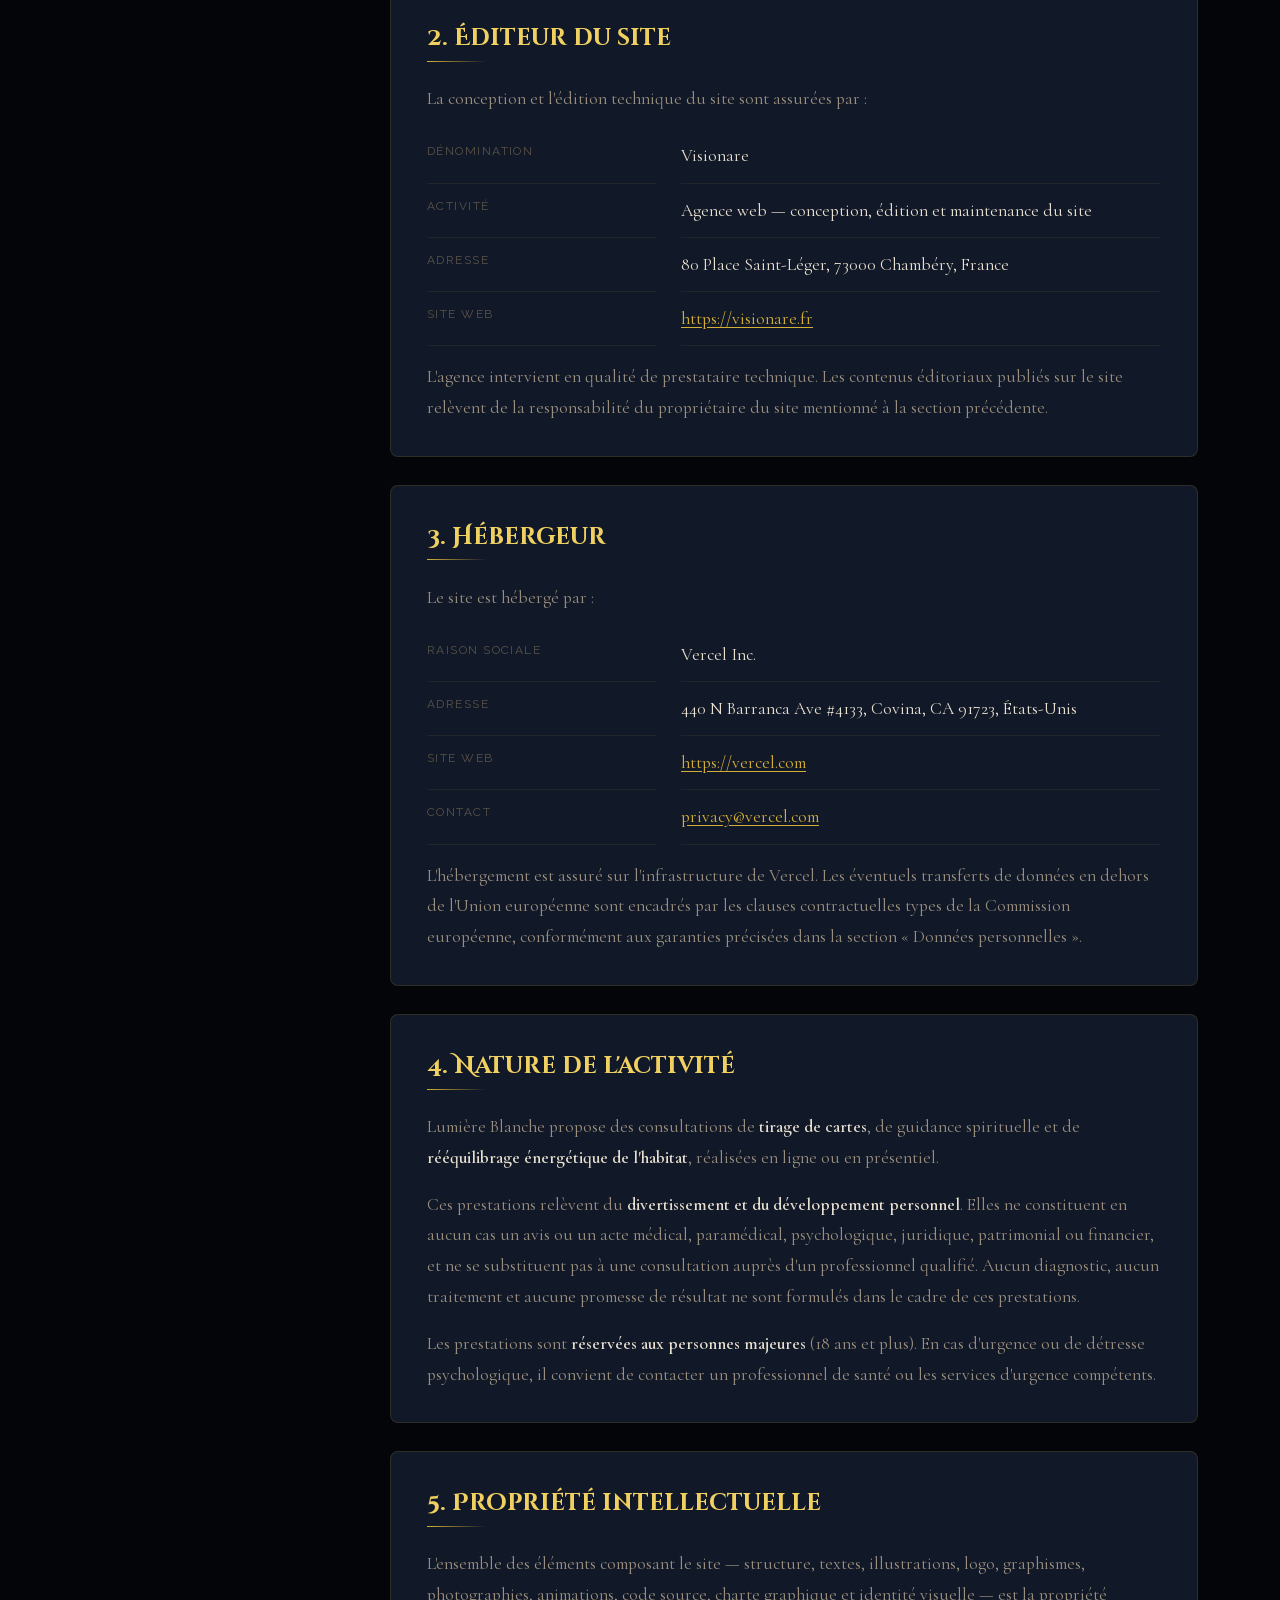
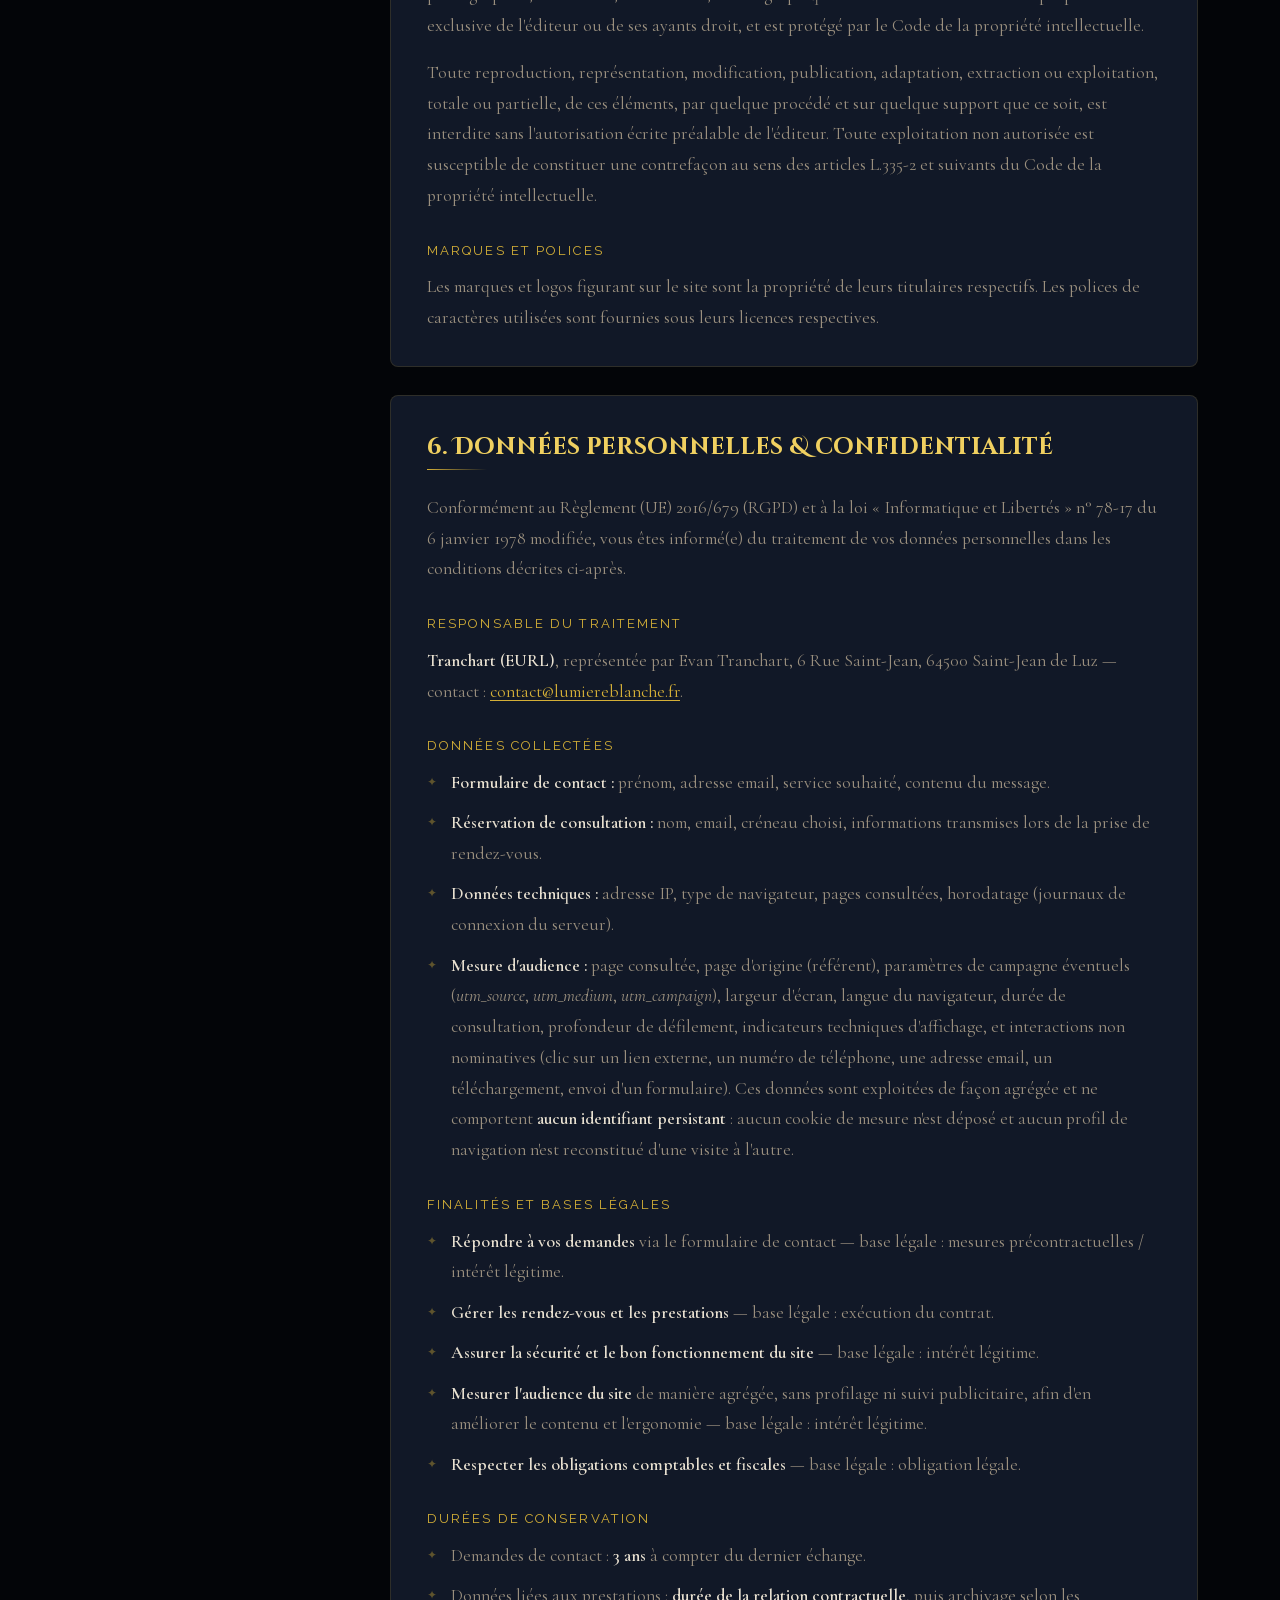
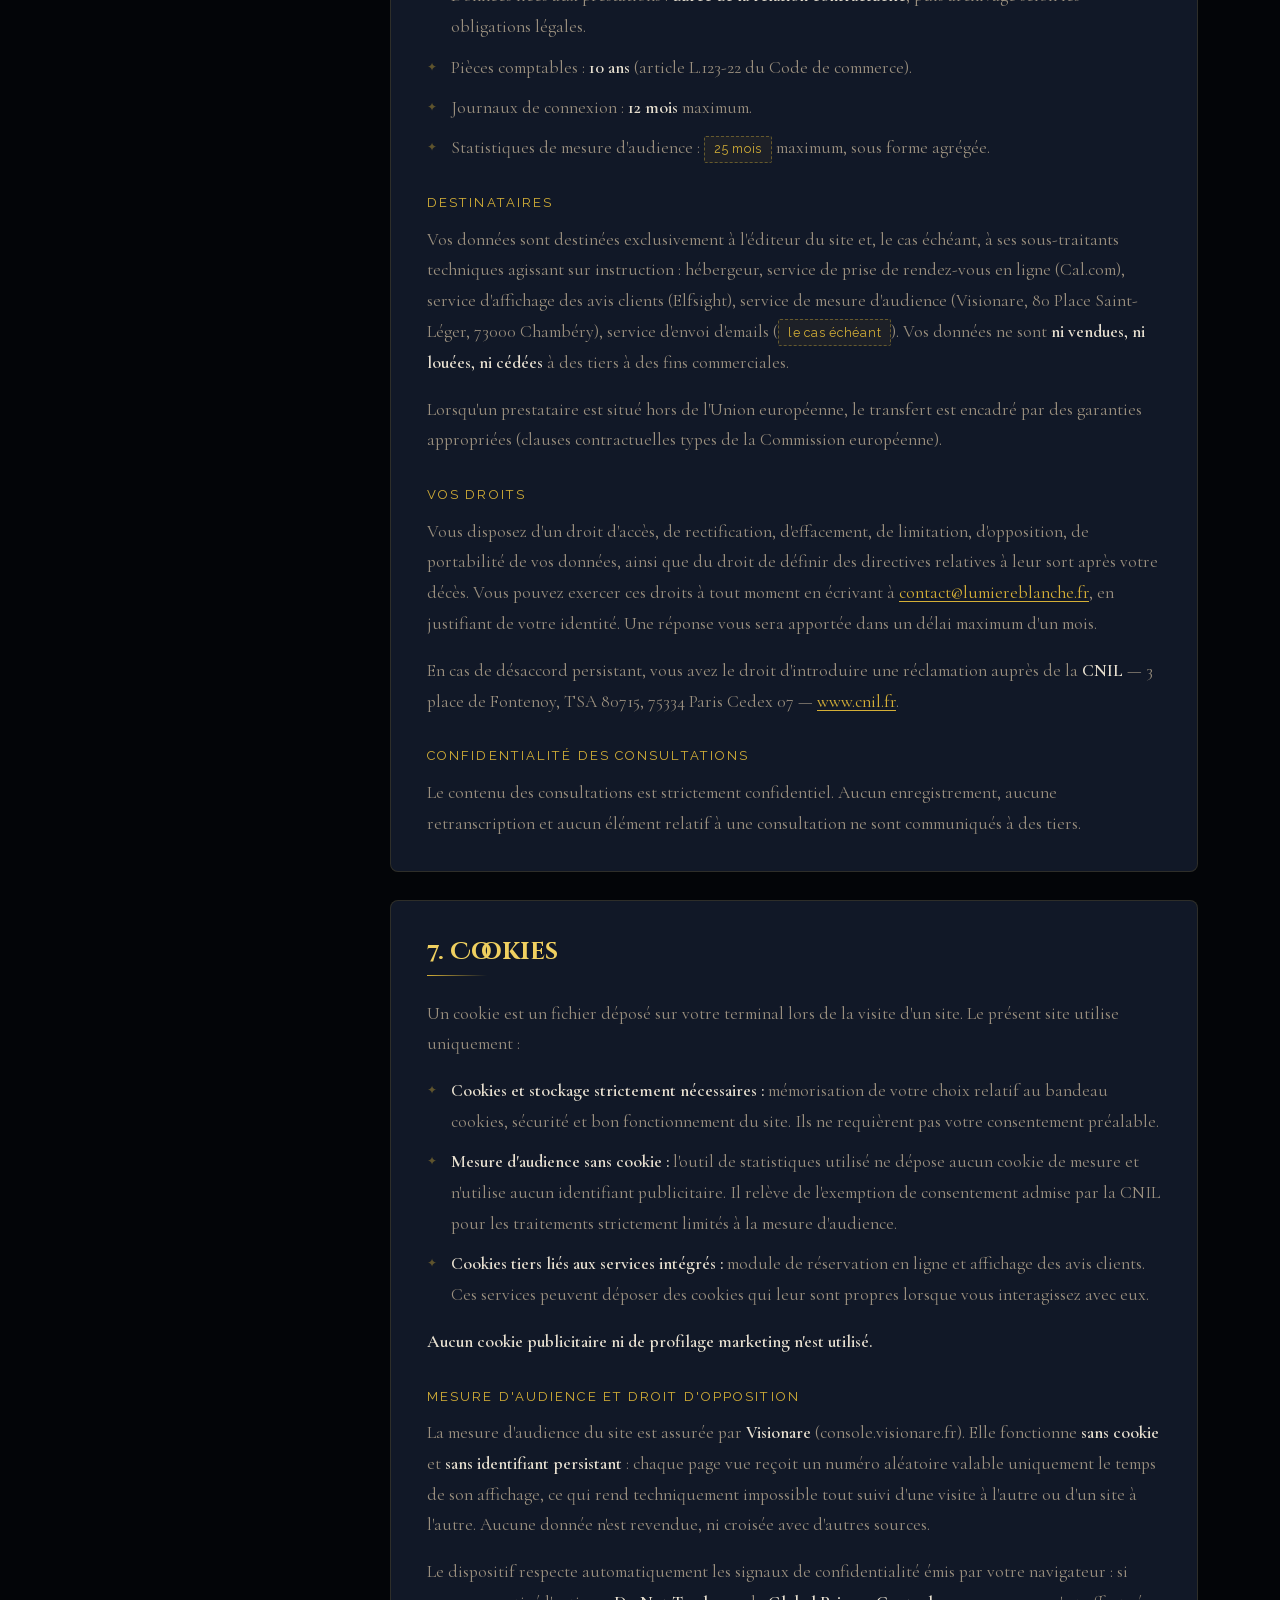
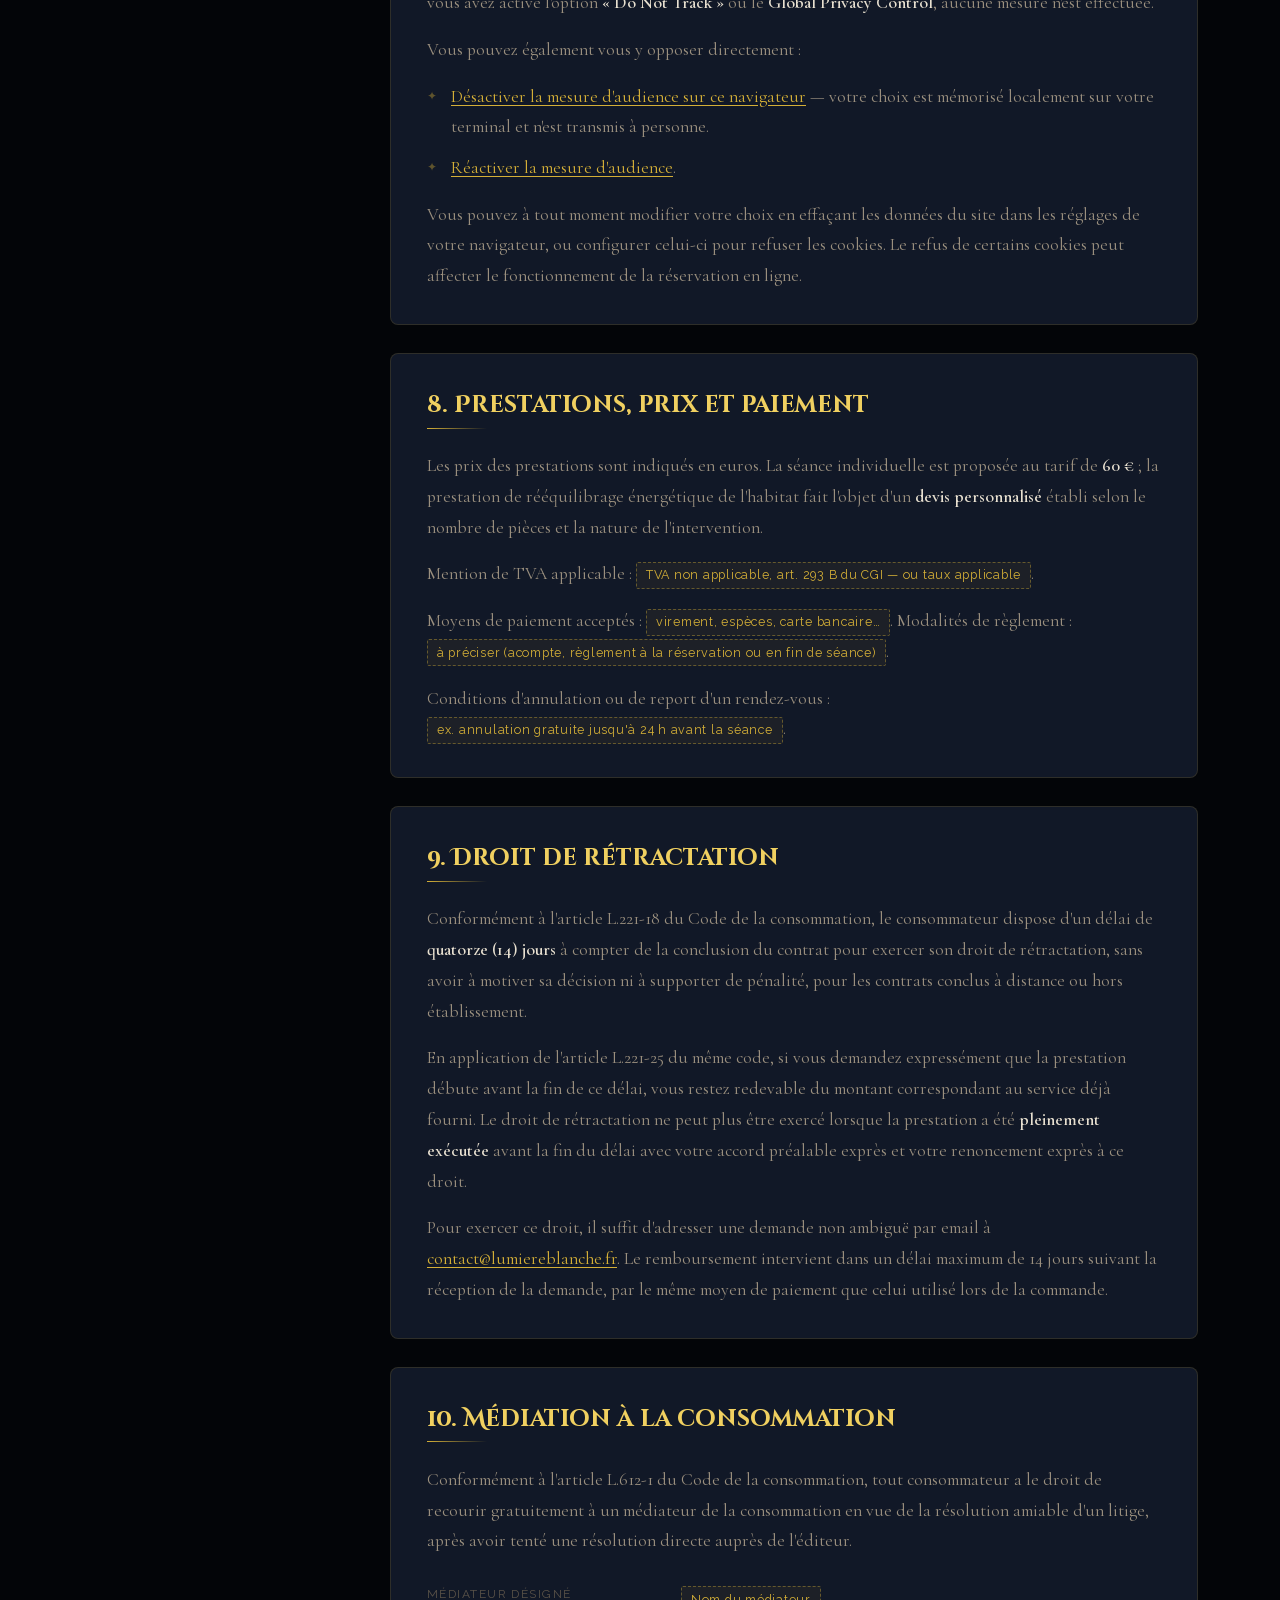
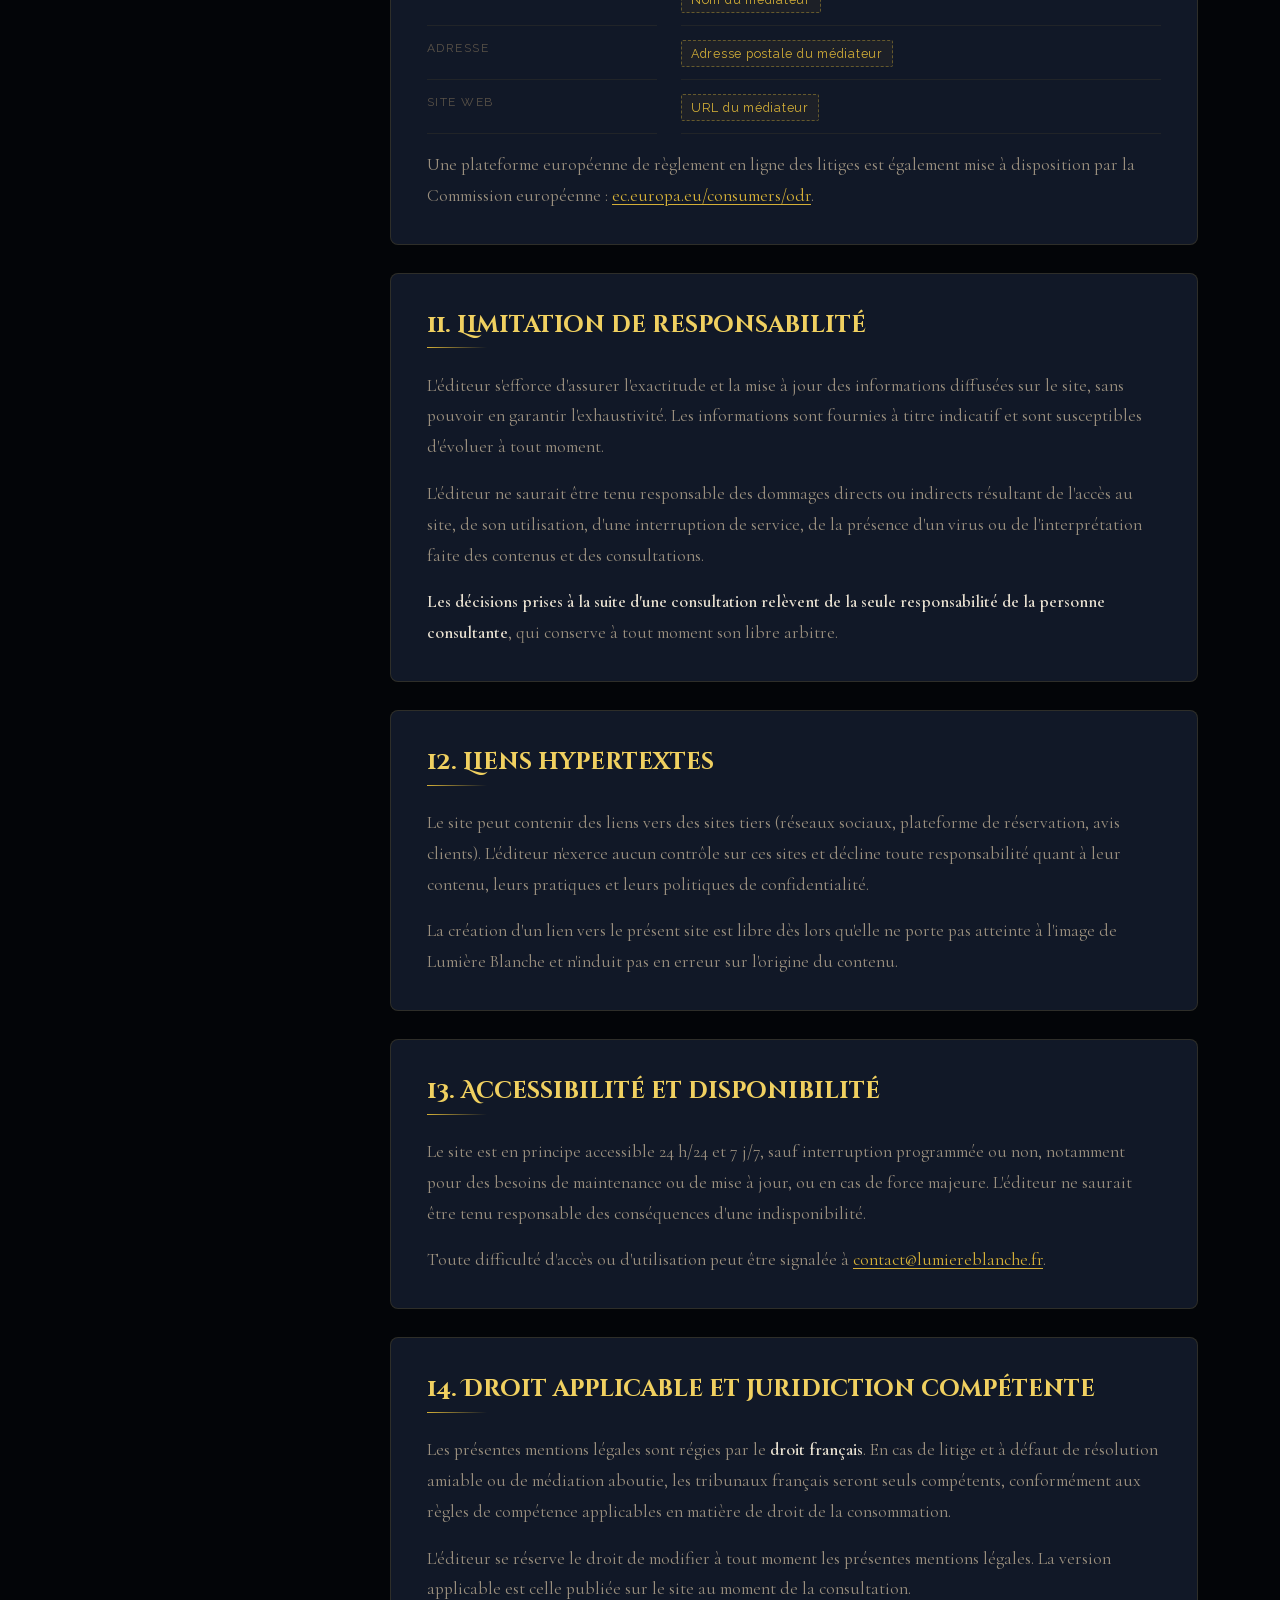
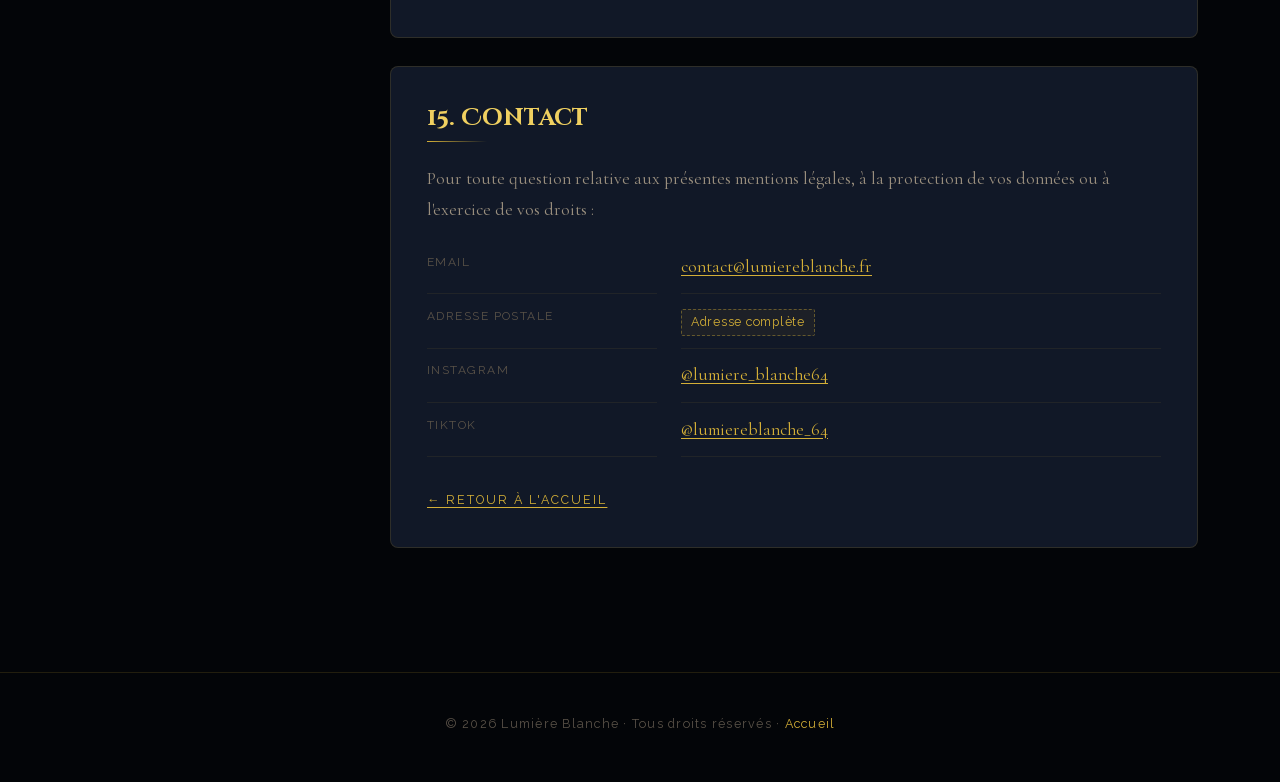
==== commit 8de9ae72: "Auto-hébergement des polices Google Supprime les appels à fonts.googleapis.com et fonts.gstatic.com," ====
--- a/mentions.html
+++ b/mentions.html
@@ -6,9 +6,9 @@
   <title>Mentions Légales — Lumière Blanche</title>
   <meta name="description" content="Mentions légales, politique de confidentialité et conditions d'utilisation du site Lumière Blanche." />
   <meta name="robots" content="noindex, follow" />
-  <link rel="preconnect" href="https://fonts.googleapis.com" />
-  <link rel="preconnect" href="https://fonts.gstatic.com" crossorigin />
-  <link href="https://fonts.googleapis.com/css2?family=Cormorant+Garamond:ital,wght@0,300;0,400;0,600;1,300;1,400&family=Cinzel+Decorative:wght@400;700&family=Raleway:wght@200;300;400&display=swap" rel="stylesheet" />
+  <link rel="preload" href="fonts/cormorant-garamond-normal-latin.woff2" as="font" type="font/woff2" crossorigin />
+  <link rel="preload" href="fonts/raleway-normal-latin.woff2" as="font" type="font/woff2" crossorigin />
+  <link rel="stylesheet" href="css/fonts.css" />
   <link rel="stylesheet" href="css/style.css" />
   <style>
     /* ── Page Mentions Légales ── */
--- a/css/fonts.css
+++ b/css/fonts.css
@@ -0,0 +1,208 @@
+/* ============================================================
+   LUMIERE BLANCHE - Polices auto-hebergees
+   Genere depuis fonts.googleapis.com (sous-ensembles latin et
+   latin-ext). Aucune requete vers Google ni gstatic au
+   chargement : l'IP des visiteurs ne quitte pas l'hebergeur.
+   Cormorant Garamond, Cinzel Decorative, Raleway sont publiees
+   sous SIL Open Font License 1.1.
+   ============================================================ */
+
+/* Cinzel Decorative 400 normal - latin-ext */
+@font-face {
+  font-family: 'Cinzel Decorative';
+  font-style: normal;
+  font-weight: 400;
+  font-display: swap;
+  src: url('../fonts/cinzel-decorative-normal-latin-ext-400.woff2') format('woff2');
+  unicode-range: U+0100-02BA, U+02BD-02C5, U+02C7-02CC, U+02CE-02D7, U+02DD-02FF, U+0304, U+0308, U+0329, U+1D00-1DBF, U+1E00-1E9F, U+1EF2-1EFF, U+2020, U+20A0-20AB, U+20AD-20C4, U+2113, U+2C60-2C7F, U+A720-A7FF;
+}
+
+/* Cinzel Decorative 400 normal - latin */
+@font-face {
+  font-family: 'Cinzel Decorative';
+  font-style: normal;
+  font-weight: 400;
+  font-display: swap;
+  src: url('../fonts/cinzel-decorative-normal-latin-400.woff2') format('woff2');
+  unicode-range: U+0000-00FF, U+0131, U+0152-0153, U+02BB-02BC, U+02C6, U+02DA, U+02DC, U+0304, U+0308, U+0329, U+2000-206F, U+20AC, U+2122, U+2191, U+2193, U+2212, U+2215, U+FEFF, U+FFFD;
+}
+
+/* Cinzel Decorative 700 normal - latin-ext */
+@font-face {
+  font-family: 'Cinzel Decorative';
+  font-style: normal;
+  font-weight: 700;
+  font-display: swap;
+  src: url('../fonts/cinzel-decorative-normal-latin-ext-700.woff2') format('woff2');
+  unicode-range: U+0100-02BA, U+02BD-02C5, U+02C7-02CC, U+02CE-02D7, U+02DD-02FF, U+0304, U+0308, U+0329, U+1D00-1DBF, U+1E00-1E9F, U+1EF2-1EFF, U+2020, U+20A0-20AB, U+20AD-20C4, U+2113, U+2C60-2C7F, U+A720-A7FF;
+}
+
+/* Cinzel Decorative 700 normal - latin */
+@font-face {
+  font-family: 'Cinzel Decorative';
+  font-style: normal;
+  font-weight: 700;
+  font-display: swap;
+  src: url('../fonts/cinzel-decorative-normal-latin-700.woff2') format('woff2');
+  unicode-range: U+0000-00FF, U+0131, U+0152-0153, U+02BB-02BC, U+02C6, U+02DA, U+02DC, U+0304, U+0308, U+0329, U+2000-206F, U+20AC, U+2122, U+2191, U+2193, U+2212, U+2215, U+FEFF, U+FFFD;
+}
+
+/* Cormorant Garamond 300 italic - latin-ext */
+@font-face {
+  font-family: 'Cormorant Garamond';
+  font-style: italic;
+  font-weight: 300;
+  font-display: swap;
+  src: url('../fonts/cormorant-garamond-italic-latin-ext.woff2') format('woff2');
+  unicode-range: U+0100-02BA, U+02BD-02C5, U+02C7-02CC, U+02CE-02D7, U+02DD-02FF, U+0304, U+0308, U+0329, U+1D00-1DBF, U+1E00-1E9F, U+1EF2-1EFF, U+2020, U+20A0-20AB, U+20AD-20C4, U+2113, U+2C60-2C7F, U+A720-A7FF;
+}
+
+/* Cormorant Garamond 300 italic - latin */
+@font-face {
+  font-family: 'Cormorant Garamond';
+  font-style: italic;
+  font-weight: 300;
+  font-display: swap;
+  src: url('../fonts/cormorant-garamond-italic-latin.woff2') format('woff2');
+  unicode-range: U+0000-00FF, U+0131, U+0152-0153, U+02BB-02BC, U+02C6, U+02DA, U+02DC, U+0304, U+0308, U+0329, U+2000-206F, U+20AC, U+2122, U+2191, U+2193, U+2212, U+2215, U+FEFF, U+FFFD;
+}
+
+/* Cormorant Garamond 400 italic - latin-ext */
+@font-face {
+  font-family: 'Cormorant Garamond';
+  font-style: italic;
+  font-weight: 400;
+  font-display: swap;
+  src: url('../fonts/cormorant-garamond-italic-latin-ext.woff2') format('woff2');
+  unicode-range: U+0100-02BA, U+02BD-02C5, U+02C7-02CC, U+02CE-02D7, U+02DD-02FF, U+0304, U+0308, U+0329, U+1D00-1DBF, U+1E00-1E9F, U+1EF2-1EFF, U+2020, U+20A0-20AB, U+20AD-20C4, U+2113, U+2C60-2C7F, U+A720-A7FF;
+}
+
+/* Cormorant Garamond 400 italic - latin */
+@font-face {
+  font-family: 'Cormorant Garamond';
+  font-style: italic;
+  font-weight: 400;
+  font-display: swap;
+  src: url('../fonts/cormorant-garamond-italic-latin.woff2') format('woff2');
+  unicode-range: U+0000-00FF, U+0131, U+0152-0153, U+02BB-02BC, U+02C6, U+02DA, U+02DC, U+0304, U+0308, U+0329, U+2000-206F, U+20AC, U+2122, U+2191, U+2193, U+2212, U+2215, U+FEFF, U+FFFD;
+}
+
+/* Cormorant Garamond 300 normal - latin-ext */
+@font-face {
+  font-family: 'Cormorant Garamond';
+  font-style: normal;
+  font-weight: 300;
+  font-display: swap;
+  src: url('../fonts/cormorant-garamond-normal-latin-ext.woff2') format('woff2');
+  unicode-range: U+0100-02BA, U+02BD-02C5, U+02C7-02CC, U+02CE-02D7, U+02DD-02FF, U+0304, U+0308, U+0329, U+1D00-1DBF, U+1E00-1E9F, U+1EF2-1EFF, U+2020, U+20A0-20AB, U+20AD-20C4, U+2113, U+2C60-2C7F, U+A720-A7FF;
+}
+
+/* Cormorant Garamond 300 normal - latin */
+@font-face {
+  font-family: 'Cormorant Garamond';
+  font-style: normal;
+  font-weight: 300;
+  font-display: swap;
+  src: url('../fonts/cormorant-garamond-normal-latin.woff2') format('woff2');
+  unicode-range: U+0000-00FF, U+0131, U+0152-0153, U+02BB-02BC, U+02C6, U+02DA, U+02DC, U+0304, U+0308, U+0329, U+2000-206F, U+20AC, U+2122, U+2191, U+2193, U+2212, U+2215, U+FEFF, U+FFFD;
+}
+
+/* Cormorant Garamond 400 normal - latin-ext */
+@font-face {
+  font-family: 'Cormorant Garamond';
+  font-style: normal;
+  font-weight: 400;
+  font-display: swap;
+  src: url('../fonts/cormorant-garamond-normal-latin-ext.woff2') format('woff2');
+  unicode-range: U+0100-02BA, U+02BD-02C5, U+02C7-02CC, U+02CE-02D7, U+02DD-02FF, U+0304, U+0308, U+0329, U+1D00-1DBF, U+1E00-1E9F, U+1EF2-1EFF, U+2020, U+20A0-20AB, U+20AD-20C4, U+2113, U+2C60-2C7F, U+A720-A7FF;
+}
+
+/* Cormorant Garamond 400 normal - latin */
+@font-face {
+  font-family: 'Cormorant Garamond';
+  font-style: normal;
+  font-weight: 400;
+  font-display: swap;
+  src: url('../fonts/cormorant-garamond-normal-latin.woff2') format('woff2');
+  unicode-range: U+0000-00FF, U+0131, U+0152-0153, U+02BB-02BC, U+02C6, U+02DA, U+02DC, U+0304, U+0308, U+0329, U+2000-206F, U+20AC, U+2122, U+2191, U+2193, U+2212, U+2215, U+FEFF, U+FFFD;
+}
+
+/* Cormorant Garamond 600 normal - latin-ext */
+@font-face {
+  font-family: 'Cormorant Garamond';
+  font-style: normal;
+  font-weight: 600;
+  font-display: swap;
+  src: url('../fonts/cormorant-garamond-normal-latin-ext.woff2') format('woff2');
+  unicode-range: U+0100-02BA, U+02BD-02C5, U+02C7-02CC, U+02CE-02D7, U+02DD-02FF, U+0304, U+0308, U+0329, U+1D00-1DBF, U+1E00-1E9F, U+1EF2-1EFF, U+2020, U+20A0-20AB, U+20AD-20C4, U+2113, U+2C60-2C7F, U+A720-A7FF;
+}
+
+/* Cormorant Garamond 600 normal - latin */
+@font-face {
+  font-family: 'Cormorant Garamond';
+  font-style: normal;
+  font-weight: 600;
+  font-display: swap;
+  src: url('../fonts/cormorant-garamond-normal-latin.woff2') format('woff2');
+  unicode-range: U+0000-00FF, U+0131, U+0152-0153, U+02BB-02BC, U+02C6, U+02DA, U+02DC, U+0304, U+0308, U+0329, U+2000-206F, U+20AC, U+2122, U+2191, U+2193, U+2212, U+2215, U+FEFF, U+FFFD;
+}
+
+/* Raleway 200 normal - latin-ext */
+@font-face {
+  font-family: 'Raleway';
+  font-style: normal;
+  font-weight: 200;
+  font-display: swap;
+  src: url('../fonts/raleway-normal-latin-ext.woff2') format('woff2');
+  unicode-range: U+0100-02BA, U+02BD-02C5, U+02C7-02CC, U+02CE-02D7, U+02DD-02FF, U+0304, U+0308, U+0329, U+1D00-1DBF, U+1E00-1E9F, U+1EF2-1EFF, U+2020, U+20A0-20AB, U+20AD-20C4, U+2113, U+2C60-2C7F, U+A720-A7FF;
+}
+
+/* Raleway 200 normal - latin */
+@font-face {
+  font-family: 'Raleway';
+  font-style: normal;
+  font-weight: 200;
+  font-display: swap;
+  src: url('../fonts/raleway-normal-latin.woff2') format('woff2');
+  unicode-range: U+0000-00FF, U+0131, U+0152-0153, U+02BB-02BC, U+02C6, U+02DA, U+02DC, U+0304, U+0308, U+0329, U+2000-206F, U+20AC, U+2122, U+2191, U+2193, U+2212, U+2215, U+FEFF, U+FFFD;
+}
+
+/* Raleway 300 normal - latin-ext */
+@font-face {
+  font-family: 'Raleway';
+  font-style: normal;
+  font-weight: 300;
+  font-display: swap;
+  src: url('../fonts/raleway-normal-latin-ext.woff2') format('woff2');
+  unicode-range: U+0100-02BA, U+02BD-02C5, U+02C7-02CC, U+02CE-02D7, U+02DD-02FF, U+0304, U+0308, U+0329, U+1D00-1DBF, U+1E00-1E9F, U+1EF2-1EFF, U+2020, U+20A0-20AB, U+20AD-20C4, U+2113, U+2C60-2C7F, U+A720-A7FF;
+}
+
+/* Raleway 300 normal - latin */
+@font-face {
+  font-family: 'Raleway';
+  font-style: normal;
+  font-weight: 300;
+  font-display: swap;
+  src: url('../fonts/raleway-normal-latin.woff2') format('woff2');
+  unicode-range: U+0000-00FF, U+0131, U+0152-0153, U+02BB-02BC, U+02C6, U+02DA, U+02DC, U+0304, U+0308, U+0329, U+2000-206F, U+20AC, U+2122, U+2191, U+2193, U+2212, U+2215, U+FEFF, U+FFFD;
+}
+
+/* Raleway 400 normal - latin-ext */
+@font-face {
+  font-family: 'Raleway';
+  font-style: normal;
+  font-weight: 400;
+  font-display: swap;
+  src: url('../fonts/raleway-normal-latin-ext.woff2') format('woff2');
+  unicode-range: U+0100-02BA, U+02BD-02C5, U+02C7-02CC, U+02CE-02D7, U+02DD-02FF, U+0304, U+0308, U+0329, U+1D00-1DBF, U+1E00-1E9F, U+1EF2-1EFF, U+2020, U+20A0-20AB, U+20AD-20C4, U+2113, U+2C60-2C7F, U+A720-A7FF;
+}
+
+/* Raleway 400 normal - latin */
+@font-face {
+  font-family: 'Raleway';
+  font-style: normal;
+  font-weight: 400;
+  font-display: swap;
+  src: url('../fonts/raleway-normal-latin.woff2') format('woff2');
+  unicode-range: U+0000-00FF, U+0131, U+0152-0153, U+02BB-02BC, U+02C6, U+02DA, U+02DC, U+0304, U+0308, U+0329, U+2000-206F, U+20AC, U+2122, U+2191, U+2193, U+2212, U+2215, U+FEFF, U+FFFD;
+}
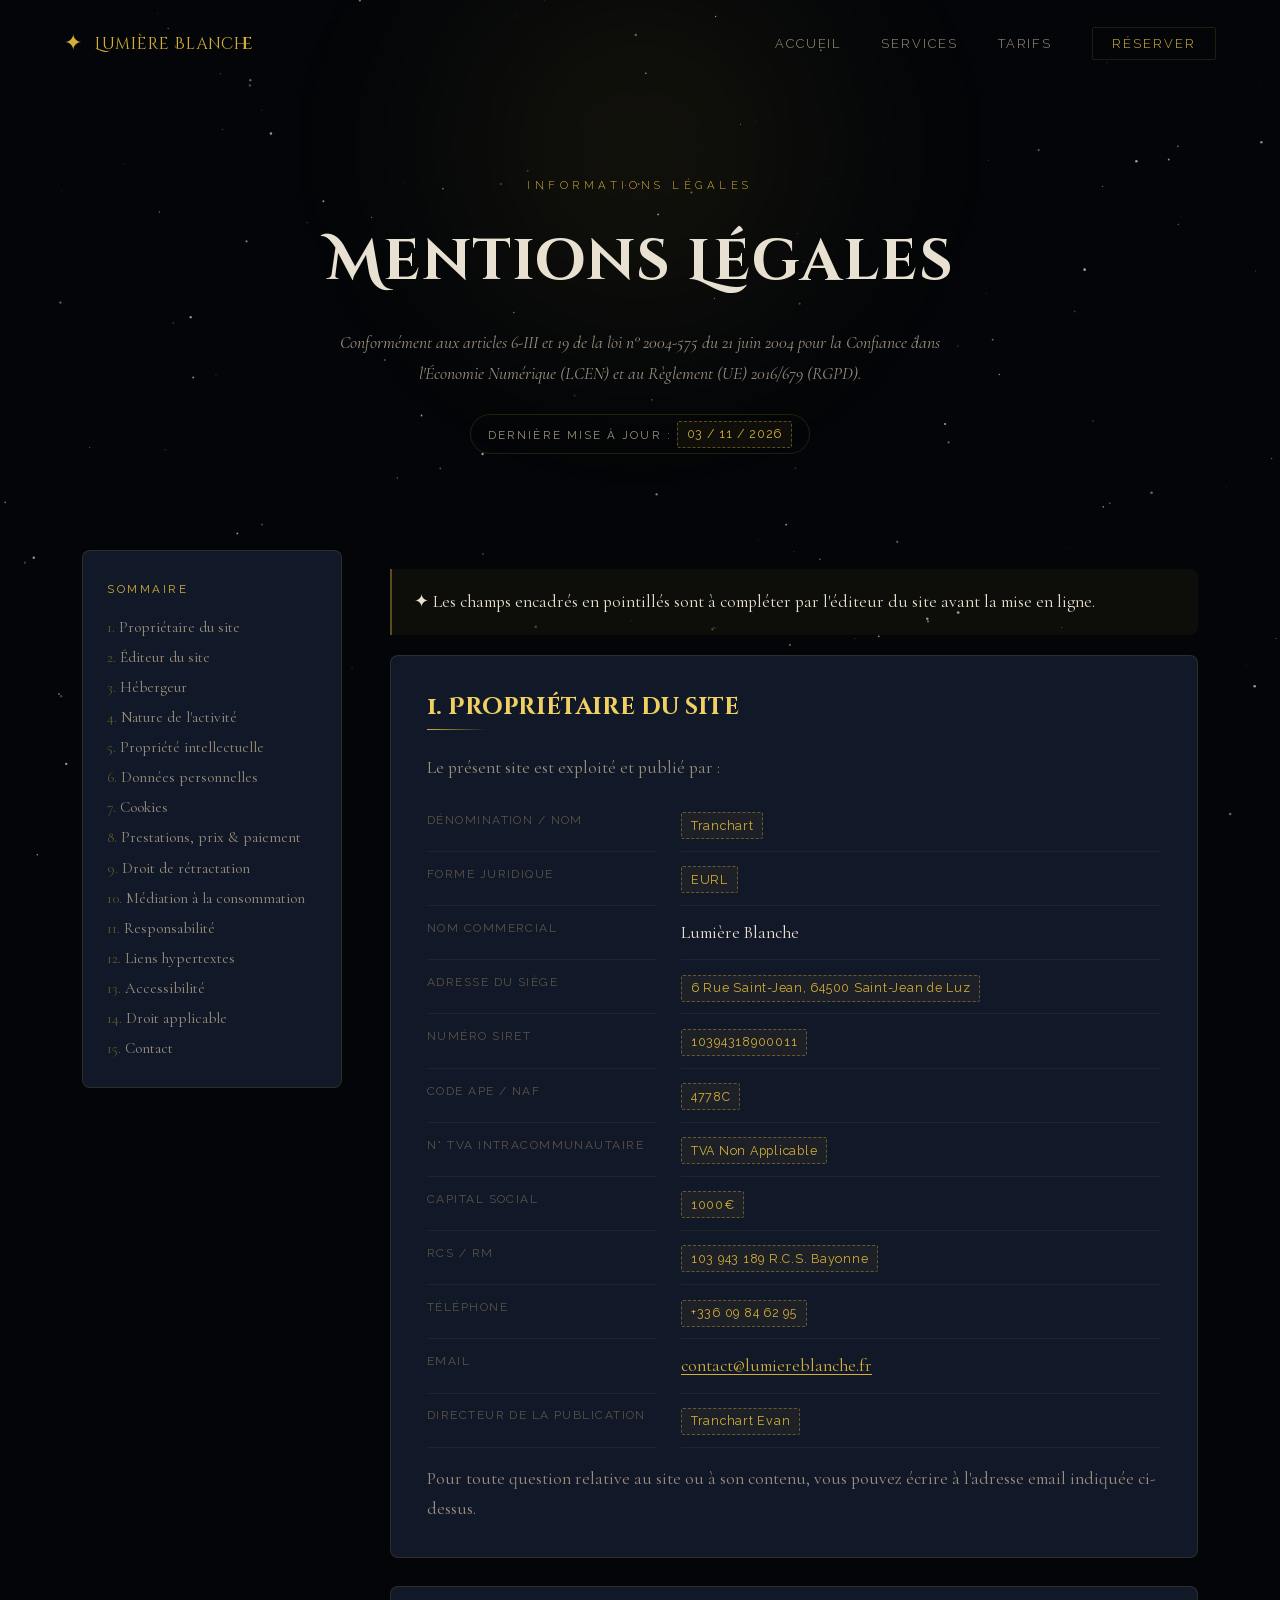
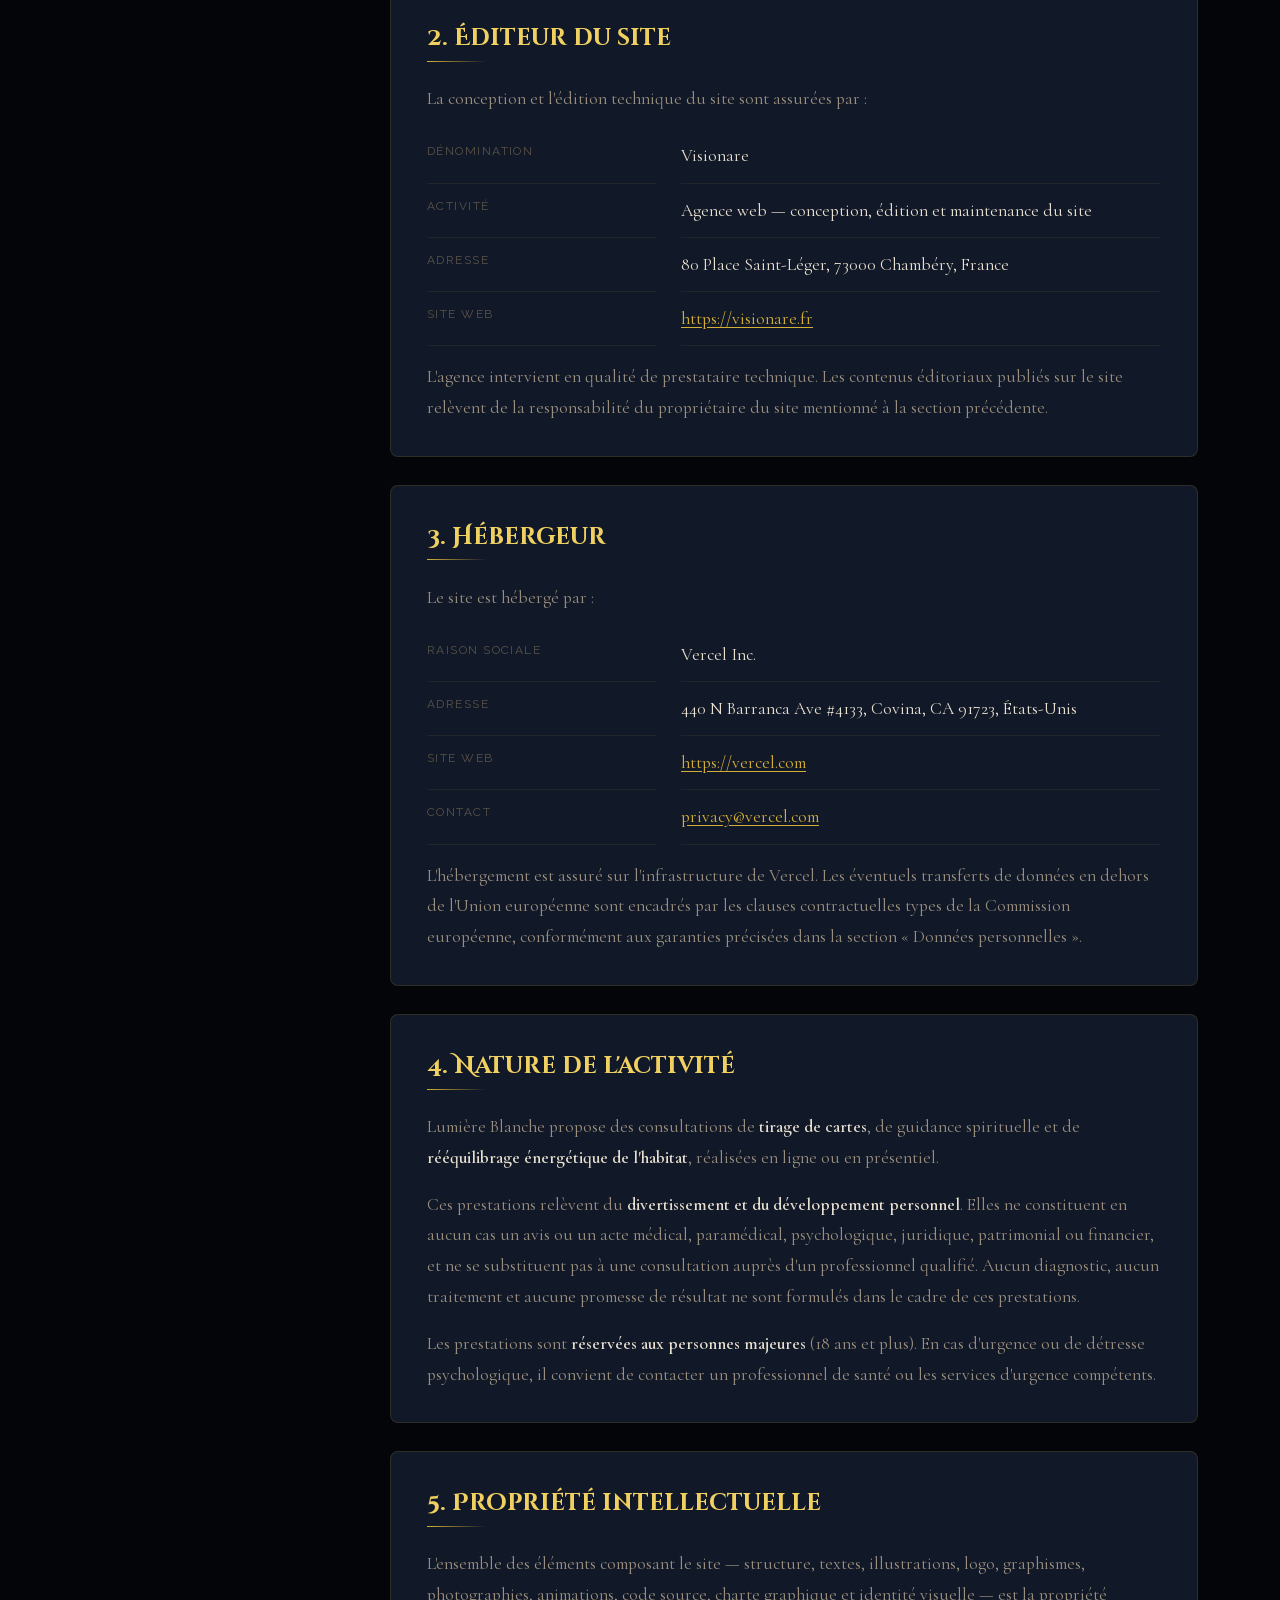
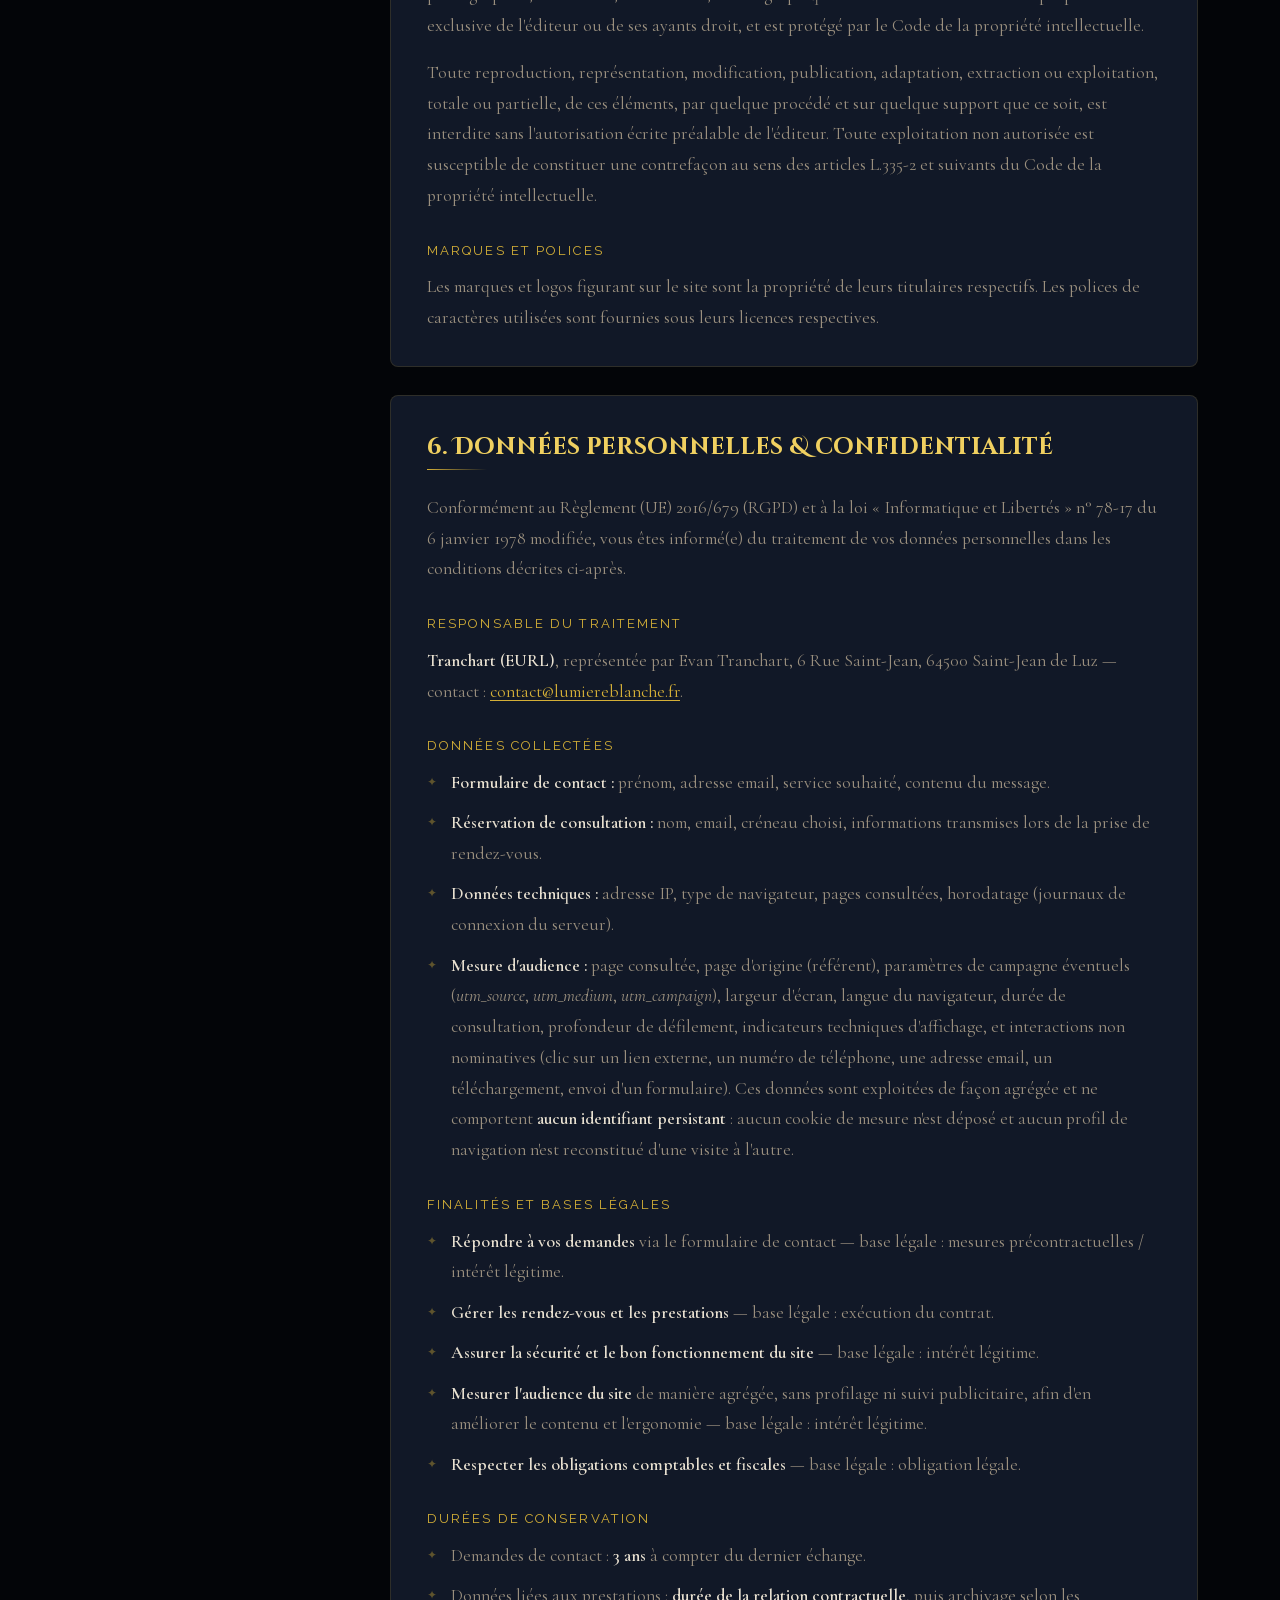
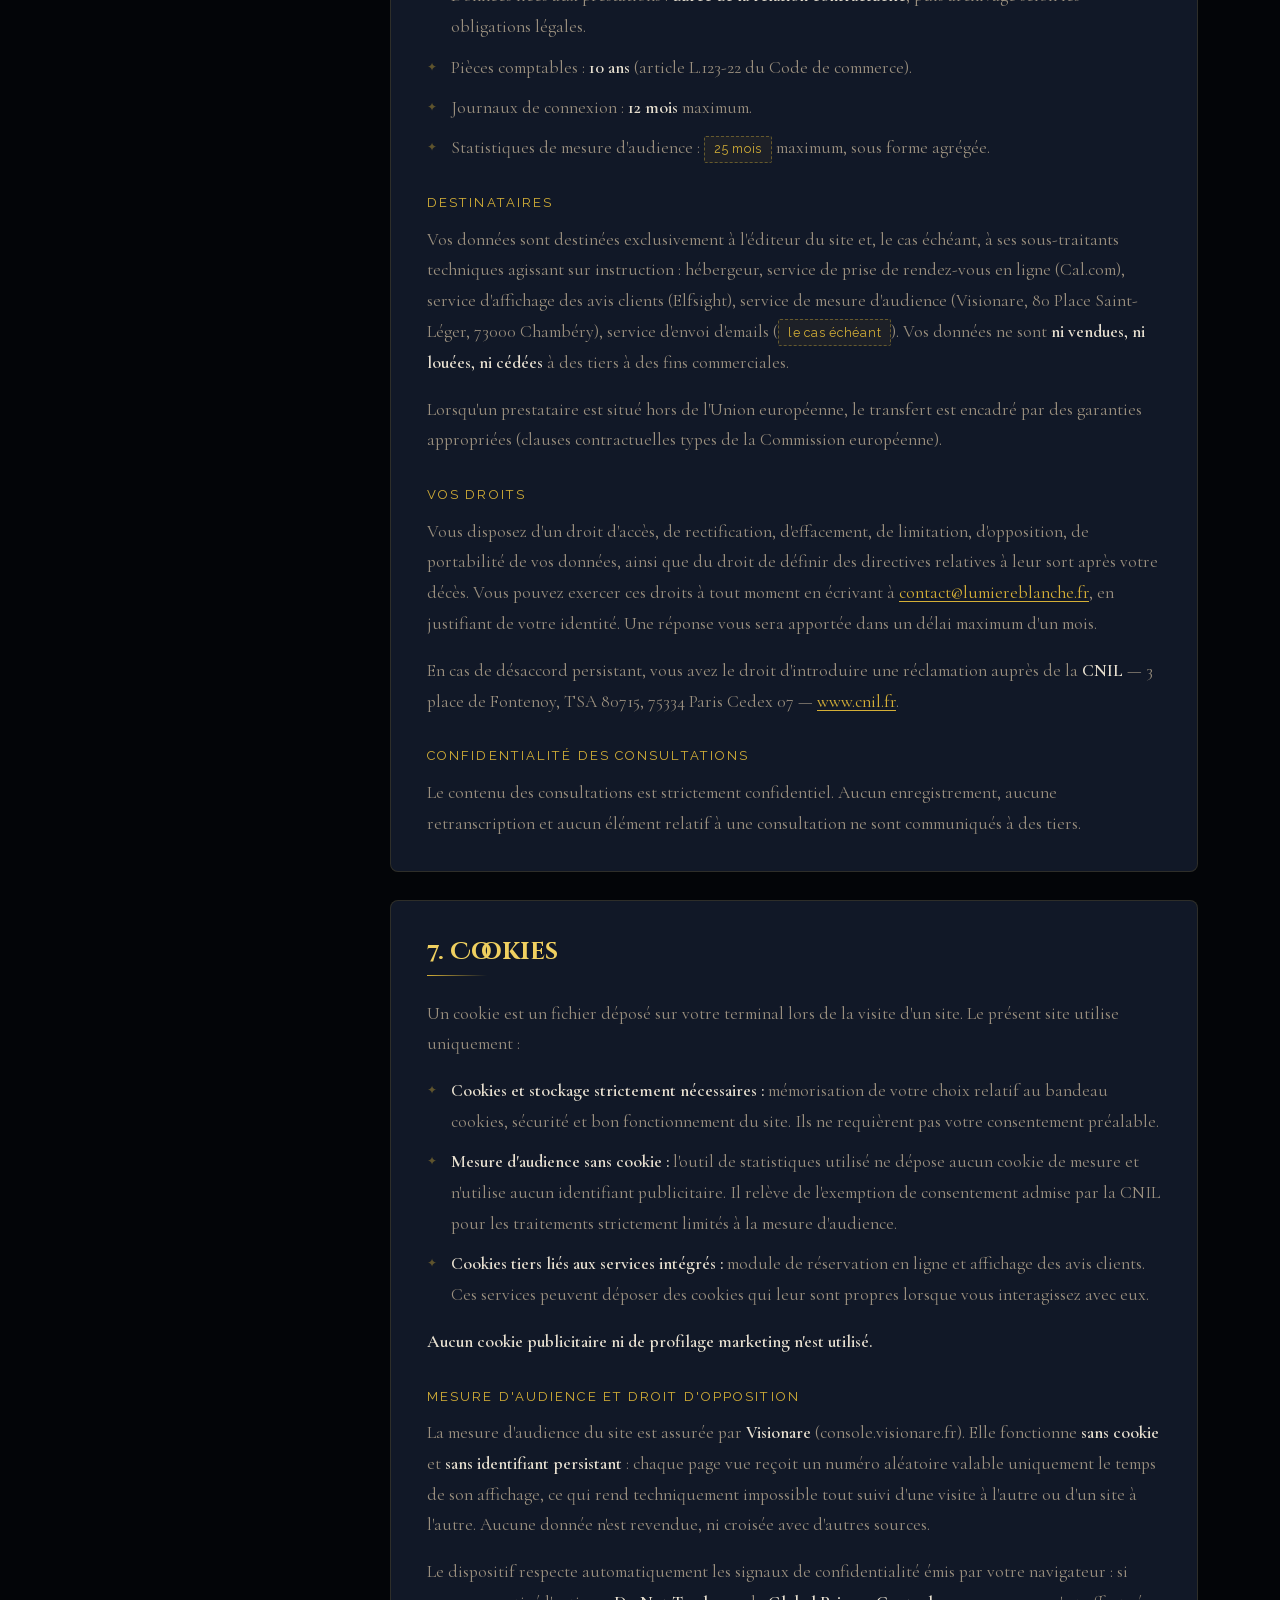
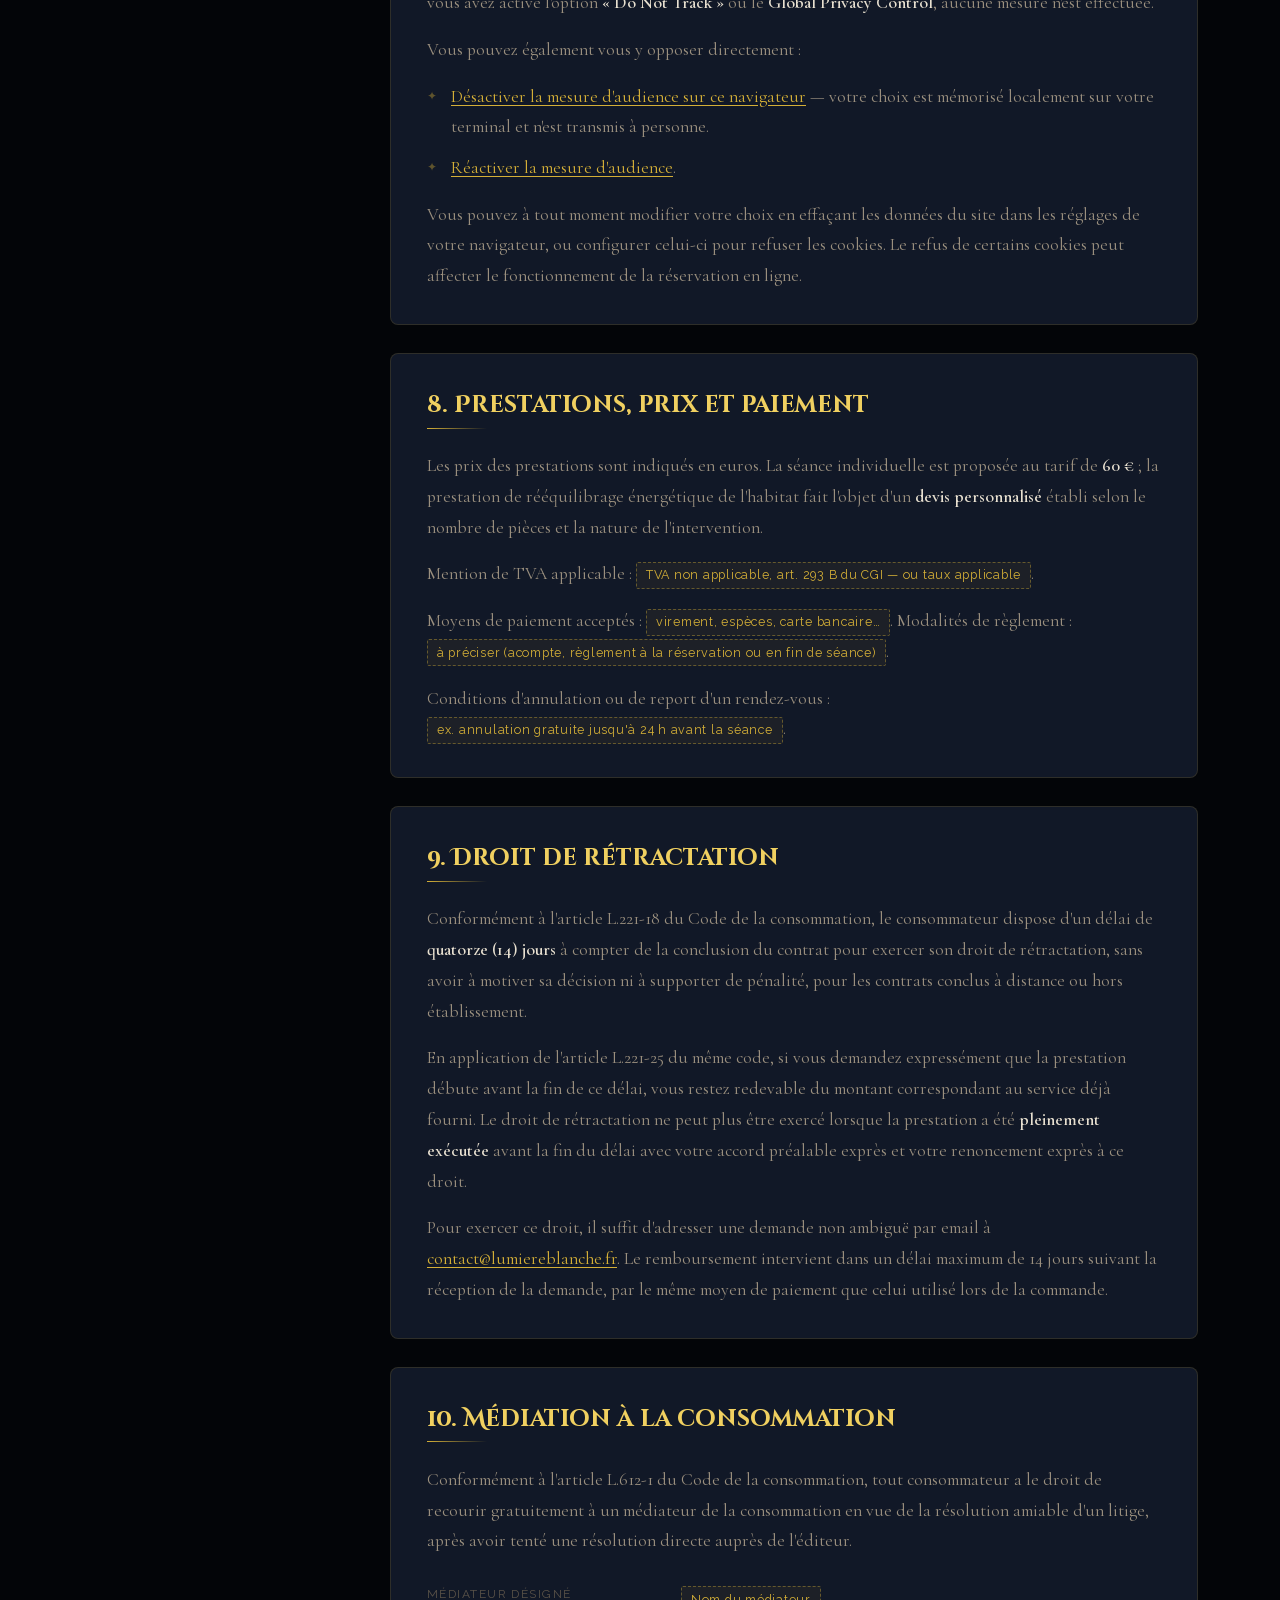
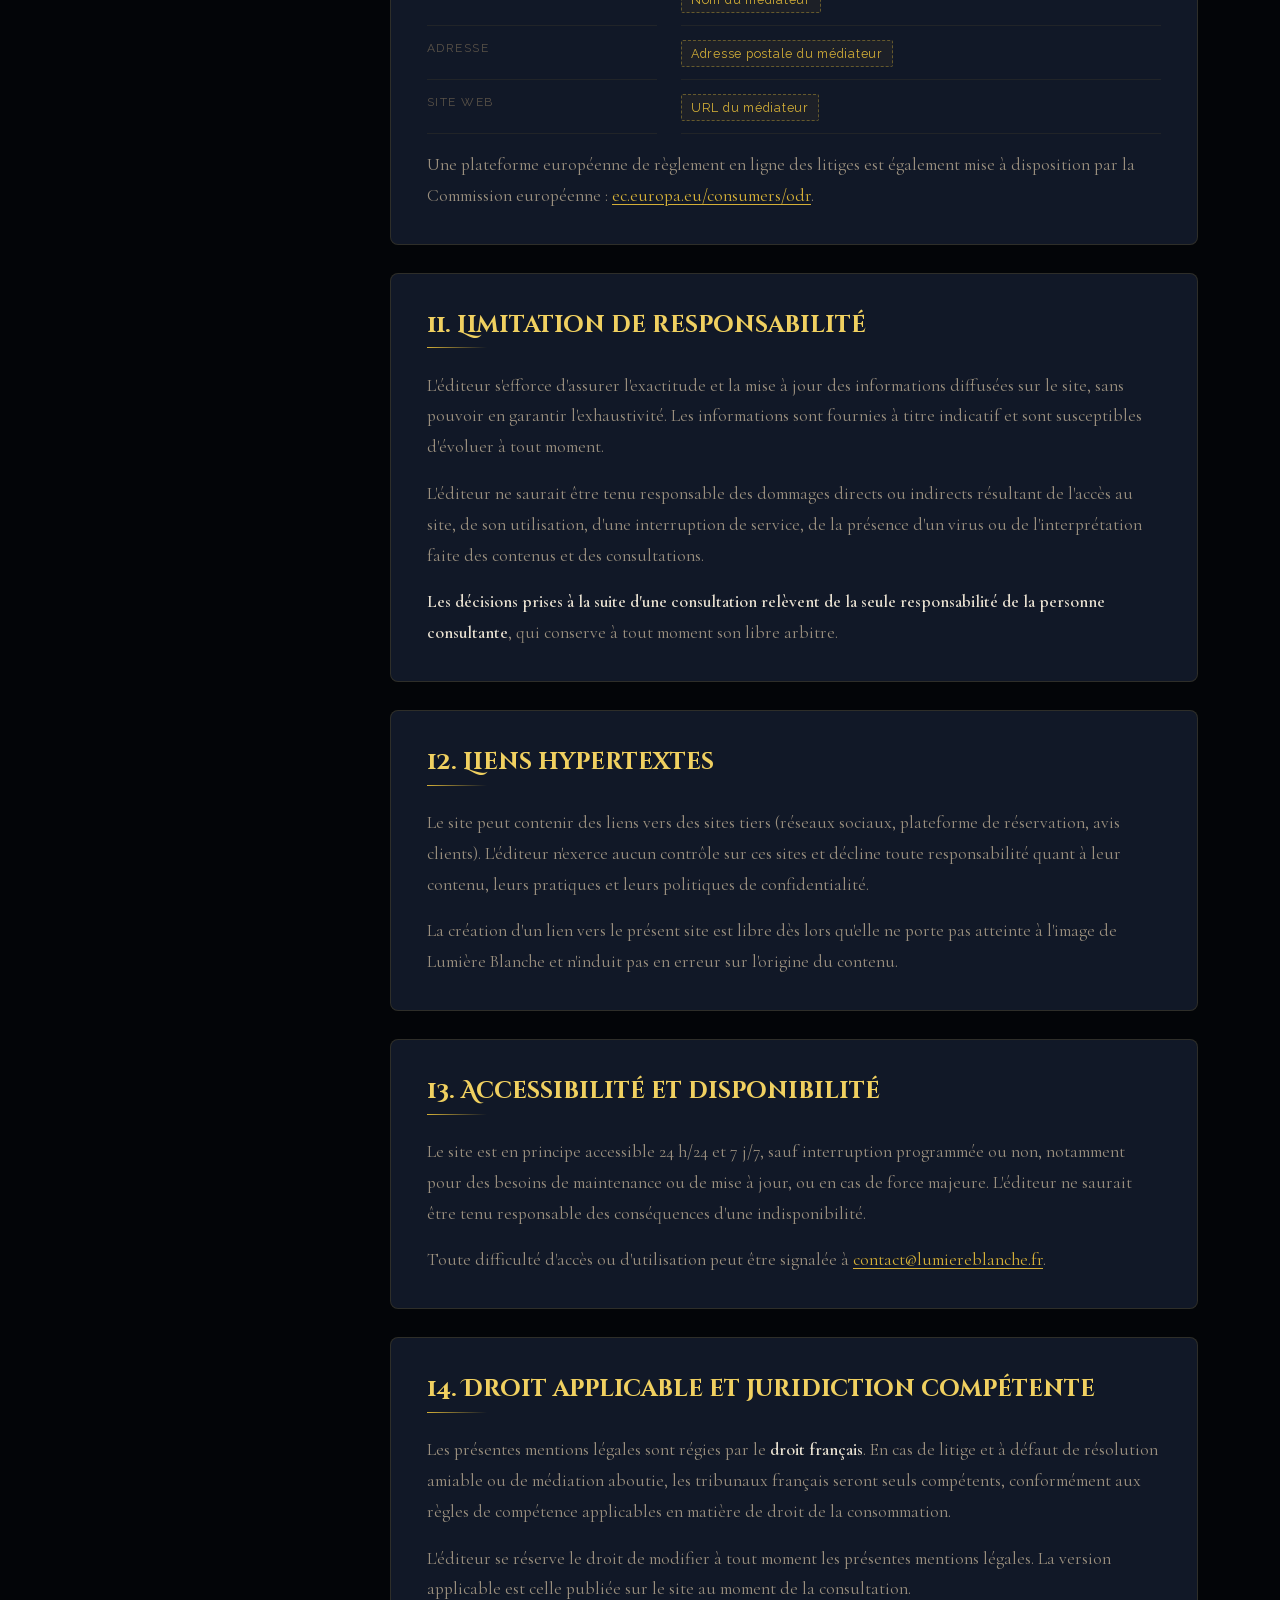
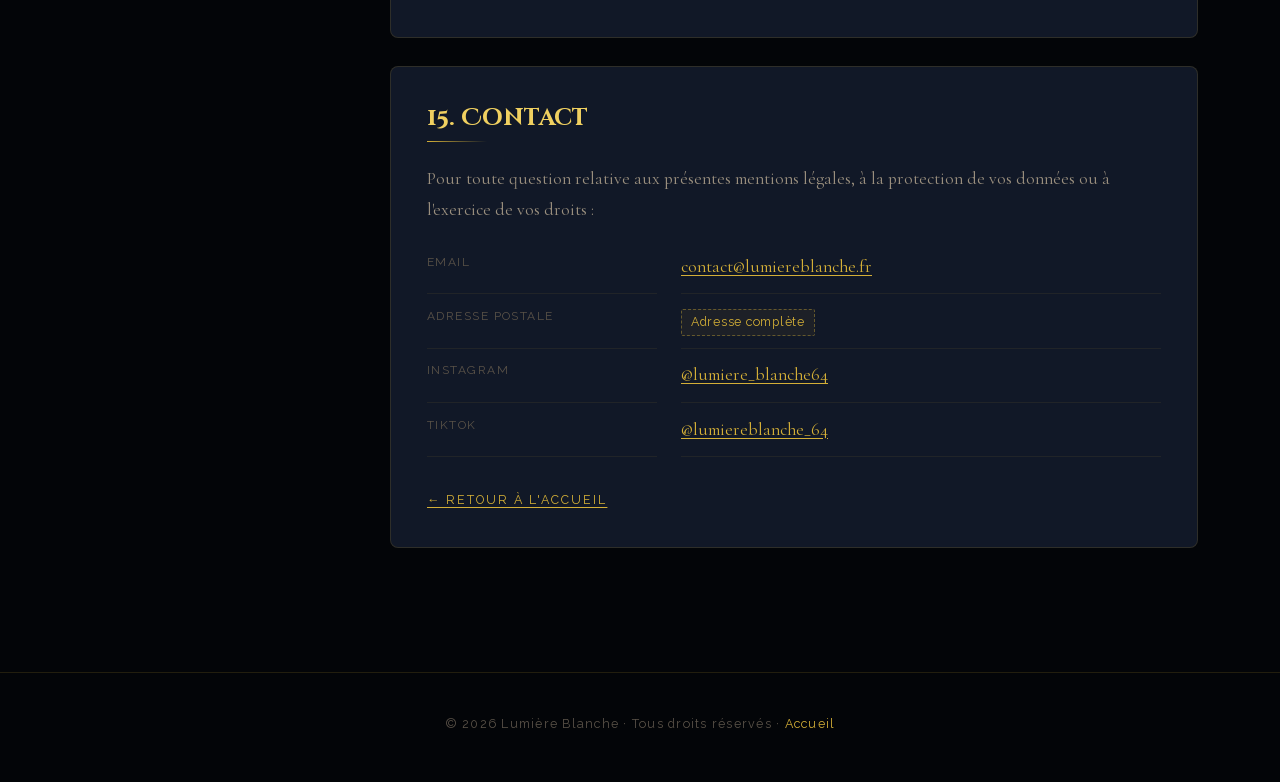
==== commit a836dadb: "Nouveau data-site pour l'analytics Visionare Co-Authored-By: Claude Opus 5 <noreply@anthropic.com>" ====
--- a/mentions.html
+++ b/mentions.html
@@ -249,7 +249,7 @@
     }
   </style>
   <!-- Analytics Visionare -->
-  <script defer src="https://console.visionare.fr/s.js" data-site="faeedac0cdd24949b7357280fa3ff9ea"></script>
+  <script defer src="https://console.visionare.fr/s.js" data-site="e0d811b212544c878663b3c691ac7f25"></script>
 </head>
 <body class="legal-page">
 
